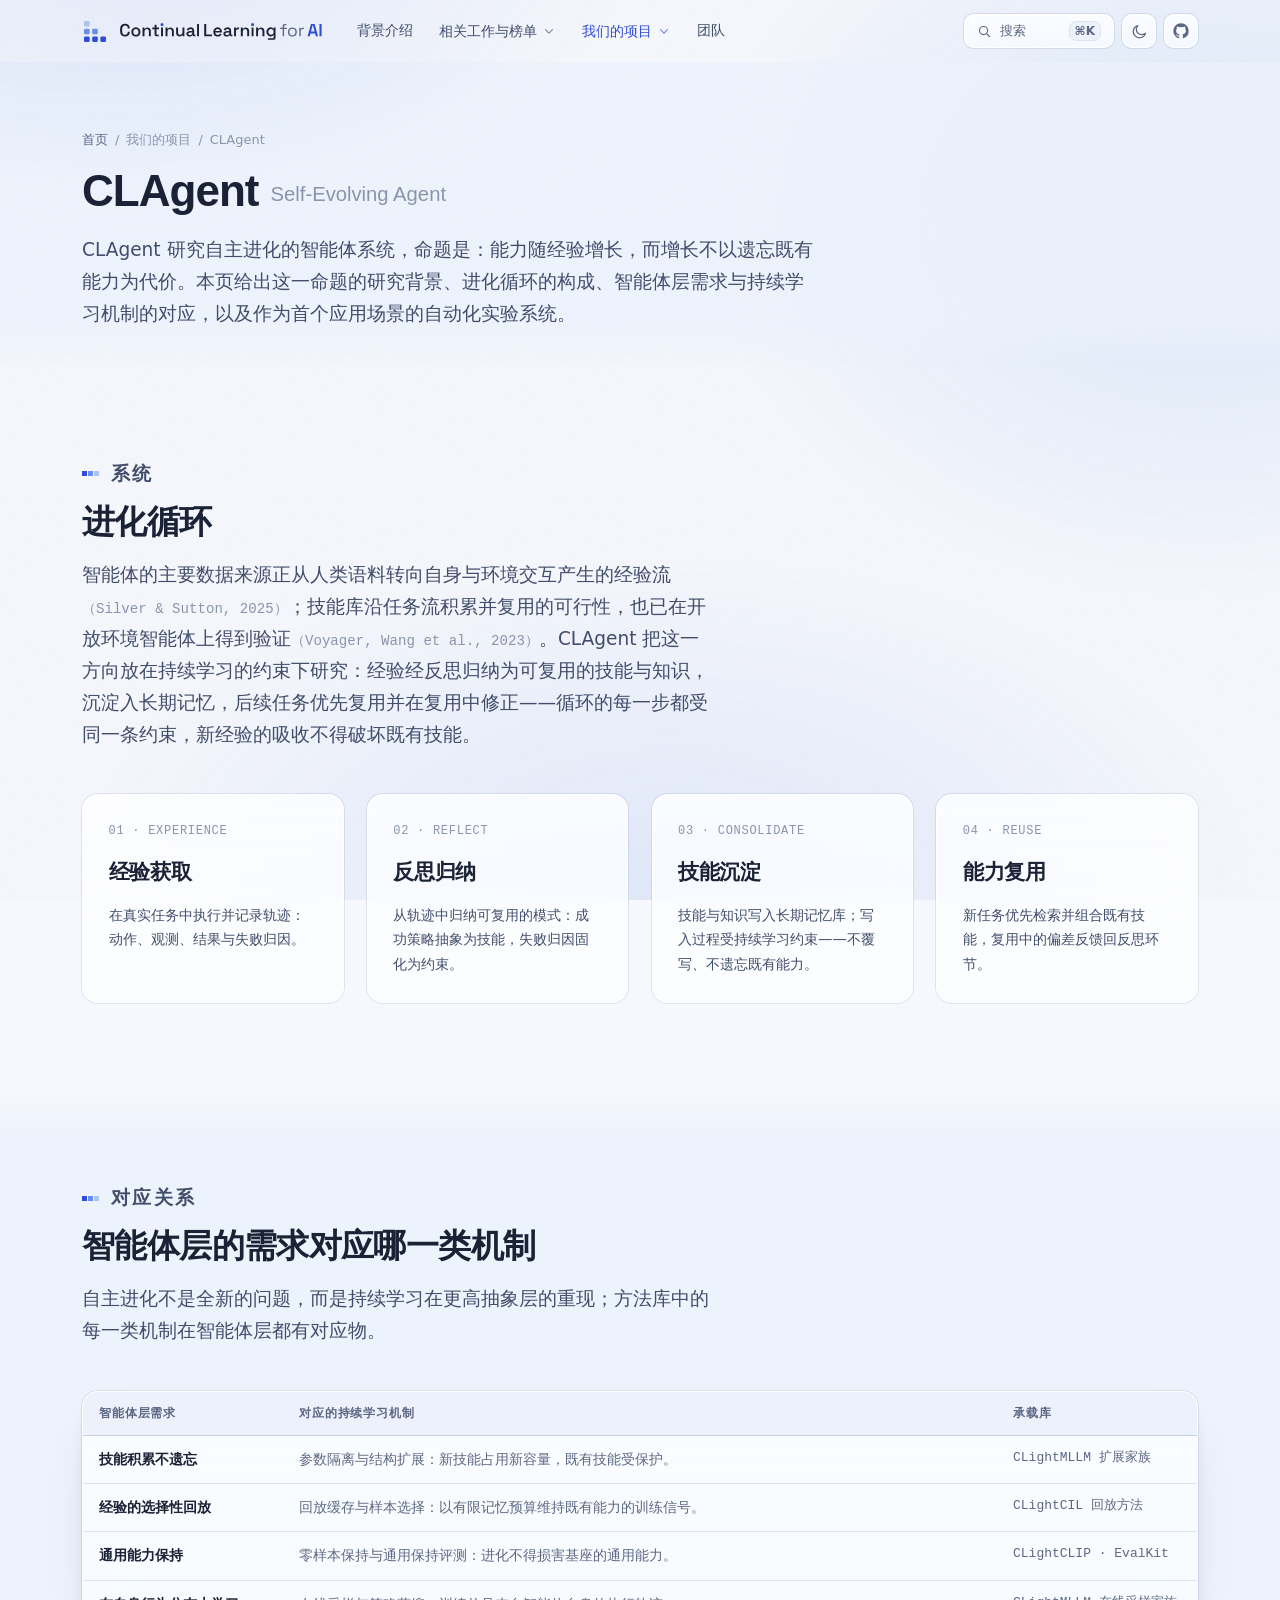
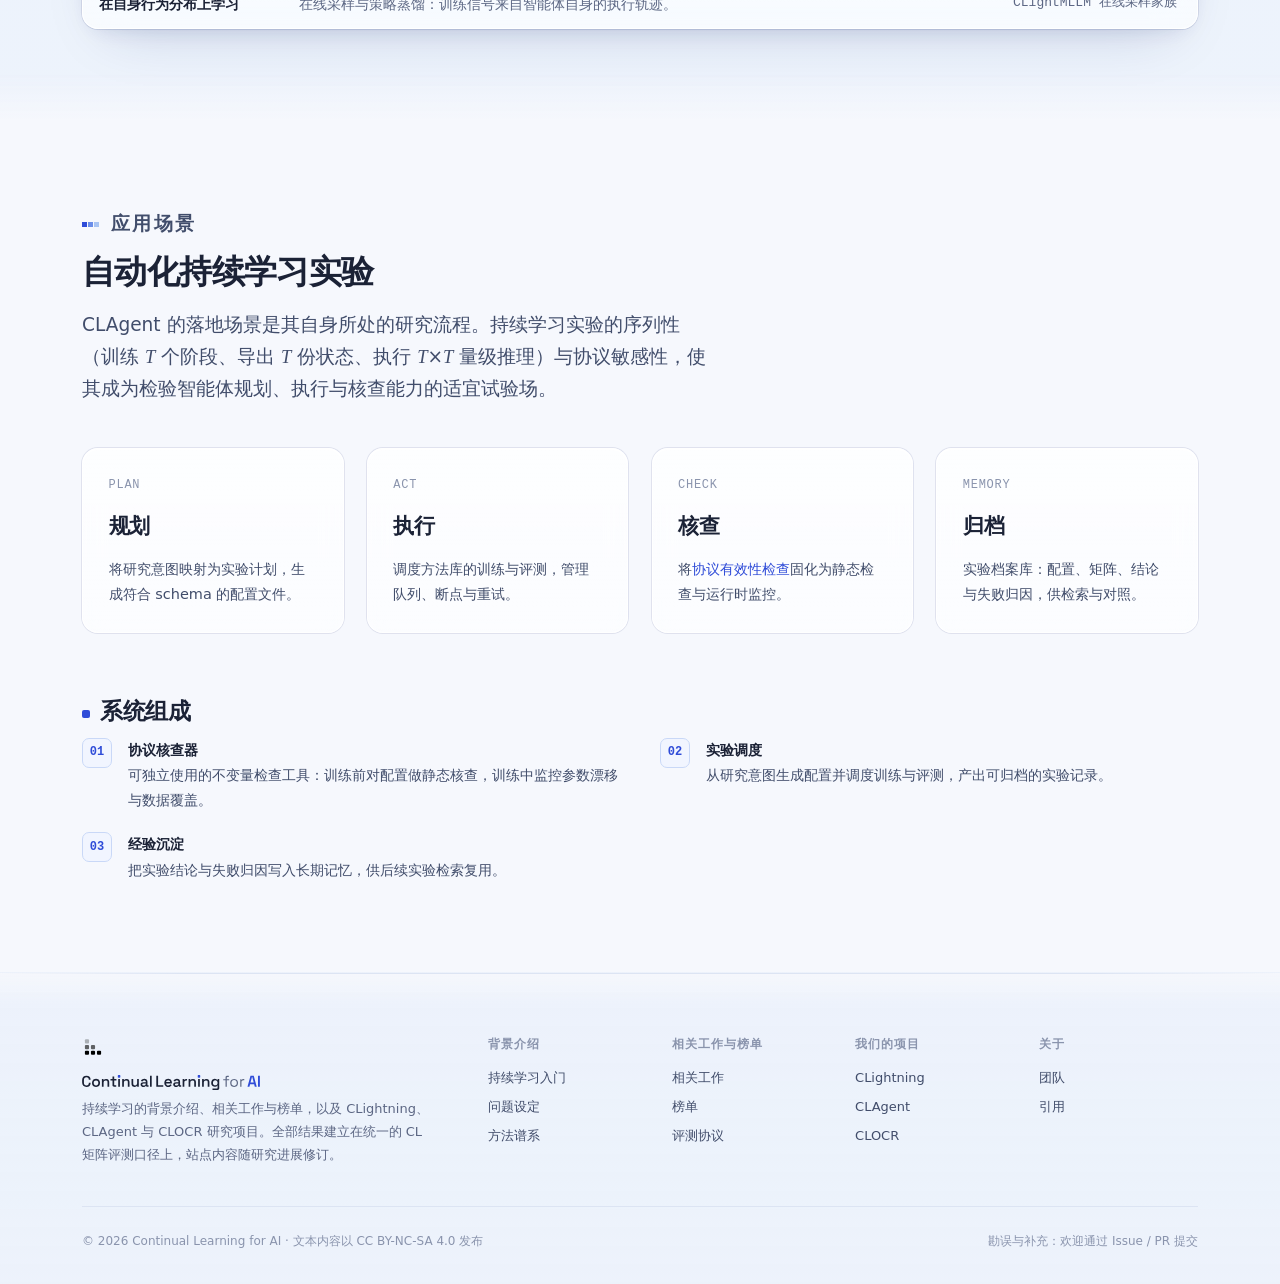
==== agent/index.html @ 5b746050 "发布 CLAI 站点构建产物 website/build.py 输出的静态站点，源码仓库 SmallPigPeppa/CLAI。  Co-Authored-By: Claude Opus 5 <nor" ====
<!doctype html>
<html lang="zh-CN">
<head>
<meta charset="utf-8">
<meta name="viewport" content="width=device-width, initial-scale=1, viewport-fit=cover">
<title>CLAgent · Continual Learning for AI</title>
<meta name="description" content="以持续学习为核心能力的自进化智能体系统：经验积累、技能沉淀与自我改进的闭环。">
<meta property="og:title" content="CLAgent · Continual Learning for AI">
<meta property="og:description" content="以持续学习为核心能力的自进化智能体系统：经验积累、技能沉淀与自我改进的闭环。">
<meta property="og:type" content="website">
<link rel="icon" href="data:image/svg+xml,<svg xmlns='http://www.w3.org/2000/svg' viewBox='1 0.4 18 17.2'><rect x='1' y='13' width='4.6' height='4.6' rx='1.1' fill='%232F4CD8'/><rect x='7.7' y='13' width='4.6' height='4.6' rx='1.1' fill='%232F4CD8'/><rect x='14.4' y='13' width='4.6' height='4.6' rx='1.1' fill='%232F4CD8'/><rect x='1' y='6.7' width='4.6' height='4.6' rx='1.1' fill='%236B8EE9'/><rect x='7.7' y='6.7' width='4.6' height='4.6' rx='1.1' fill='%236B8EE9'/><rect x='1' y='.4' width='4.6' height='4.6' rx='1.1' fill='%23A8C4F3'/></svg>">
<link rel="stylesheet" href="../assets/site.css?v=64629d96">
<script>
  // 在首次绘制前定主题，避免闪白
  (() => {
    try {
      const saved = localStorage.getItem('cl-theme');
      if (saved === 'dark' || saved === 'light') document.documentElement.dataset.theme = saved;
    } catch (e) { /* 隐私模式下 localStorage 不可用 */ }
  })();
</script>
</head>
<body data-nav="agent" data-base="../">

<!-- 氛围层：整页身后的辉光与颗粒，玻璃靠它显形 -->
<div class="aura" aria-hidden="true"></div>

<a class="skip" href="#main">跳到主要内容</a>

<svg class="sprite" aria-hidden="true" focusable="false">
  <symbol id="i-arrow" viewBox="0 0 24 24" fill="none" stroke="currentColor" stroke-width="1.75" stroke-linecap="round" stroke-linejoin="round">
    <path d="M4.5 12h15M13 5.5l6.5 6.5-6.5 6.5"/>
  </symbol>
  <symbol id="i-chevron" viewBox="0 0 24 24" fill="none" stroke="currentColor" stroke-width="1.9" stroke-linecap="round" stroke-linejoin="round">
    <path d="M6 9.5l6 6 6-6"/>
  </symbol>
  <symbol id="i-search" viewBox="0 0 24 24" fill="none" stroke="currentColor" stroke-width="1.85" stroke-linecap="round" stroke-linejoin="round">
    <circle cx="10.5" cy="10.5" r="6.5"/><path d="M15.4 15.4L20 20"/>
  </symbol>
  <symbol id="i-sun" viewBox="0 0 24 24" fill="none" stroke="currentColor" stroke-width="1.75" stroke-linecap="round" stroke-linejoin="round">
    <circle cx="12" cy="12" r="4.2"/>
    <path d="M12 2.5v2.2M12 19.3v2.2M4.2 4.2l1.6 1.6M18.2 18.2l1.6 1.6M2.5 12h2.2M19.3 12h2.2M4.2 19.8l1.6-1.6M18.2 5.8l1.6-1.6"/>
  </symbol>
  <symbol id="i-moon" viewBox="0 0 24 24" fill="none" stroke="currentColor" stroke-width="1.75" stroke-linecap="round" stroke-linejoin="round">
    <path d="M20.5 14.3A8.8 8.8 0 1 1 9.7 3.5a7 7 0 0 0 10.8 10.8Z"/>
  </symbol>
  <symbol id="i-menu" viewBox="0 0 24 24" fill="none" stroke="currentColor" stroke-width="1.9" stroke-linecap="round">
    <path d="M3.5 7h17M3.5 12h17M3.5 17h17"/>
  </symbol>
  <symbol id="i-close" viewBox="0 0 24 24" fill="none" stroke="currentColor" stroke-width="1.9" stroke-linecap="round">
    <path d="M6 6l12 12M18 6L6 18"/>
  </symbol>
  <symbol id="i-copy" viewBox="0 0 24 24" fill="none" stroke="currentColor" stroke-width="1.7" stroke-linecap="round" stroke-linejoin="round">
    <rect x="8.5" y="8.5" width="11" height="11" rx="2.2"/>
    <path d="M15.5 5.5A2 2 0 0 0 13.5 4h-7a2.5 2.5 0 0 0-2.5 2.5v7a2 2 0 0 0 1.5 1.94"/>
  </symbol>
  <symbol id="i-check" viewBox="0 0 24 24" fill="none" stroke="currentColor" stroke-width="2" stroke-linecap="round" stroke-linejoin="round">
    <path d="M4.5 12.5l5 5 10-11"/>
  </symbol>
  <symbol id="i-github" viewBox="0 0 24 24" fill="currentColor">
    <path d="M12 .5C5.7.5.6 5.6.6 11.9c0 5.05 3.27 9.33 7.81 10.84.57.11.78-.25.78-.55 0-.27-.01-1.17-.02-2.12-3.18.69-3.85-1.35-3.85-1.35-.52-1.32-1.27-1.67-1.27-1.67-1.04-.71.08-.7.08-.7 1.15.08 1.75 1.18 1.75 1.18 1.02 1.75 2.68 1.24 3.33.95.1-.74.4-1.24.72-1.53-2.54-.29-5.21-1.27-5.21-5.65 0-1.25.45-2.27 1.17-3.07-.12-.29-.51-1.45.11-3.03 0 0 .96-.31 3.15 1.17a10.9 10.9 0 0 1 5.74 0c2.18-1.48 3.14-1.17 3.14-1.17.62 1.58.23 2.74.12 3.03.73.8 1.17 1.82 1.17 3.07 0 4.39-2.68 5.36-5.23 5.64.41.36.78 1.06.78 2.13 0 1.54-.01 2.79-.01 3.16 0 .31.2.67.79.55a11.42 11.42 0 0 0 7.8-10.84C23.4 5.6 18.3.5 12 .5Z"/>
  </symbol>
  <symbol id="i-ext" viewBox="0 0 24 24" fill="none" stroke="currentColor" stroke-width="1.7" stroke-linecap="round" stroke-linejoin="round">
    <path d="M13.5 4.5h6v6M19 5l-7.2 7.2M9.5 5.5H7A2.5 2.5 0 0 0 4.5 8v9A2.5 2.5 0 0 0 7 19.5h9a2.5 2.5 0 0 0 2.5-2.5v-2.5"/>
  </symbol>
  <symbol id="i-book" viewBox="0 0 24 24" fill="none" stroke="currentColor" stroke-width="1.7" stroke-linecap="round" stroke-linejoin="round">
    <path d="M4 4.8A1.8 1.8 0 0 1 5.8 3H11v16H5.8A1.8 1.8 0 0 0 4 20.8V4.8ZM20 4.8A1.8 1.8 0 0 0 18.2 3H13v16h5.2a1.8 1.8 0 0 1 1.8 1.8V4.8Z"/>
  </symbol>
  <symbol id="i-grid" viewBox="0 0 24 24" fill="none" stroke="currentColor" stroke-width="1.7" stroke-linecap="round" stroke-linejoin="round">
    <rect x="3.5" y="3.5" width="17" height="17" rx="2"/>
    <path d="M3.5 9.17h17M3.5 14.83h17M9.17 3.5v17M14.83 3.5v17"/>
  </symbol>
  <symbol id="i-layers" viewBox="0 0 24 24" fill="none" stroke="currentColor" stroke-width="1.7" stroke-linecap="round" stroke-linejoin="round">
    <path d="M12 3l8.5 4.5L12 12 3.5 7.5 12 3ZM3.5 12.2 12 16.7l8.5-4.5M3.5 16.7 12 21.2l8.5-4.5"/>
  </symbol>
  <symbol id="i-chart" viewBox="0 0 24 24" fill="none" stroke="currentColor" stroke-width="1.7" stroke-linecap="round" stroke-linejoin="round">
    <path d="M4 20V4M4 20h16M8 20v-6M12.7 20V9M17.3 20v-9.5"/>
  </symbol>
  <symbol id="i-terminal" viewBox="0 0 24 24" fill="none" stroke="currentColor" stroke-width="1.7" stroke-linecap="round" stroke-linejoin="round">
    <rect x="3" y="4.5" width="18" height="15" rx="2.2"/><path d="M7.5 10l3 2.8-3 2.8M13 15.8h4"/>
  </symbol>
  <symbol id="i-flask" viewBox="0 0 24 24" fill="none" stroke="currentColor" stroke-width="1.7" stroke-linecap="round" stroke-linejoin="round">
    <path d="M9.5 3v6.2L4.6 17.4A2 2 0 0 0 6.3 20.5h11.4a2 2 0 0 0 1.7-3.1L14.5 9.2V3M8 3h8M7.2 14.5h9.6"/>
  </symbol>
  <symbol id="i-doc" viewBox="0 0 24 24" fill="none" stroke="currentColor" stroke-width="1.7" stroke-linecap="round" stroke-linejoin="round">
    <path d="M13.5 3H7a2 2 0 0 0-2 2v14a2 2 0 0 0 2 2h10a2 2 0 0 0 2-2V8.5L13.5 3Z"/>
    <path d="M13.3 3.2v5.3H19M8.8 13h6.4M8.8 16.7h4.4"/>
  </symbol>
  <symbol id="i-repeat" viewBox="0 0 24 24" fill="none" stroke="currentColor" stroke-width="1.7" stroke-linecap="round" stroke-linejoin="round">
    <path d="M4 11.5A7.5 7.5 0 0 1 17.4 6.8M20 12.5A7.5 7.5 0 0 1 6.6 17.2"/>
    <path d="M17.6 3.4v3.6H14M6.4 20.6V17H10"/>
  </symbol>
</svg>
<header class="site-head" id="site-head">
  <div class="shell head-inner">

    <a class="brand" href="../" aria-label="CLAgent · Continual Learning for AI 首页">
      <span class="brand-mark" aria-hidden="true">
        <svg viewBox="1 0.4 18 17.2" width="22" height="21">
          <rect class="m-deep" x="1"    y="13"  width="4.6" height="4.6" rx="1.1"/>
          <rect class="m-deep" x="7.7"  y="13"  width="4.6" height="4.6" rx="1.1"/>
          <rect class="m-deep" x="14.4" y="13"  width="4.6" height="4.6" rx="1.1"/>
          <rect class="m-mid"  x="1"    y="6.7" width="4.6" height="4.6" rx="1.1"/>
          <rect class="m-mid"  x="7.7"  y="6.7" width="4.6" height="4.6" rx="1.1"/>
          <rect class="m-lite" x="1"    y=".4"  width="4.6" height="4.6" rx="1.1"/>
        </svg>
      </span>
      <svg class="wordmark" viewBox="45 -756 11439 964" aria-hidden="true" focusable="false">
        <path class="wm-main" d="M332 14Q204 14 129 -58Q53 -131 53 -267V-433Q53 -569 129 -642Q204 -714 332 -714Q460 -714 529 -644Q598 -574 598 -452V-446H484V-456Q484 -524 447 -567Q410 -611 332 -611Q256 -611 212 -564Q169 -517 169 -435V-265Q169 -184 212 -137Q256 -89 332 -89Q410 -89 447 -133Q484 -177 484 -244V-262H598V-248Q598 -126 529 -56Q460 14 332 14Z M946 14Q872 14 814 -16Q756 -47 723 -104Q689 -160 689 -239V-254Q689 -333 723 -390Q756 -447 814 -477Q872 -508 946 -508Q1020 -508 1078 -477Q1136 -447 1169 -390Q1203 -333 1203 -254V-239Q1203 -160 1169 -104Q1136 -47 1078 -16Q1020 14 946 14ZM946 -84Q1011 -84 1052 -125Q1093 -167 1093 -242V-252Q1093 -326 1052 -368Q1012 -410 946 -410Q881 -410 840 -368Q799 -326 799 -252V-242Q799 -167 840 -125Q881 -84 946 -84Z M1323 0V-494H1431V-422H1448Q1461 -452 1496 -477Q1531 -502 1601 -502Q1658 -502 1701 -477Q1745 -451 1769 -405Q1794 -359 1794 -296V0H1684V-287Q1684 -349 1654 -379Q1623 -409 1568 -409Q1506 -409 1470 -368Q1433 -326 1433 -250V0Z M2107 0Q2060 0 2033 -28Q2005 -56 2005 -103V-402H1873V-494H2005V-654H2115V-494H2259V-402H2115V-122Q2115 -92 2143 -92H2244V0Z M2373 0V-494H2483V0Z M2628 0V-494H2736V-422H2753Q2766 -452 2801 -477Q2836 -502 2906 -502Q2963 -502 3006 -477Q3050 -451 3074 -405Q3099 -359 3099 -296V0H2989V-287Q2989 -349 2959 -379Q2928 -409 2873 -409Q2811 -409 2775 -368Q2738 -326 2738 -250V0Z M3420 8Q3363 8 3320 -17Q3276 -42 3251 -89Q3227 -135 3227 -198V-494H3337V-206Q3337 -144 3367 -115Q3398 -85 3453 -85Q3515 -85 3551 -126Q3588 -167 3588 -244V-494H3697V0H3590V-71H3573Q3560 -43 3525 -17Q3490 8 3420 8Z M3995 14Q3943 14 3901 -4Q3859 -23 3835 -58Q3810 -93 3810 -143Q3810 -194 3835 -227Q3859 -261 3902 -278Q3945 -296 3999 -296H4146V-326Q4146 -367 4121 -392Q4096 -417 4043 -417Q3992 -417 3966 -393Q3939 -369 3931 -331L3829 -364Q3841 -404 3867 -436Q3894 -468 3938 -488Q3982 -508 4045 -508Q4142 -508 4197 -459Q4252 -410 4252 -319V-121Q4252 -91 4280 -91H4322V0H4243Q4207 0 4185 -18Q4162 -36 4162 -67V-69H4146Q4139 -55 4124 -35Q4108 -15 4077 -1Q4047 14 3995 14ZM4013 -76Q4072 -76 4109 -110Q4146 -144 4146 -201V-212H4006Q3967 -212 3944 -195Q3920 -178 3920 -146Q3920 -114 3945 -95Q3969 -76 4013 -76Z M4415 0V-700H4525V0Z M4820 0V-700H4935V-105H5267V0Z M5587 14Q5513 14 5456 -18Q5400 -49 5369 -106Q5337 -164 5337 -241V-253Q5337 -330 5368 -387Q5399 -445 5455 -476Q5511 -508 5584 -508Q5655 -508 5709 -476Q5763 -445 5793 -388Q5823 -331 5823 -256V-216H5449Q5451 -155 5491 -119Q5531 -82 5590 -82Q5647 -82 5675 -107Q5703 -132 5717 -164L5808 -118Q5794 -90 5768 -59Q5741 -29 5698 -7Q5654 14 5587 14ZM5450 -299H5711Q5707 -351 5673 -381Q5638 -411 5583 -411Q5527 -411 5492 -381Q5458 -351 5450 -299Z M6092 14Q6040 14 5998 -4Q5956 -23 5932 -58Q5907 -93 5907 -143Q5907 -194 5932 -227Q5956 -261 5999 -278Q6042 -296 6096 -296H6243V-326Q6243 -367 6218 -392Q6193 -417 6140 -417Q6089 -417 6063 -393Q6036 -369 6028 -331L5926 -364Q5938 -404 5964 -436Q5991 -468 6035 -488Q6079 -508 6142 -508Q6239 -508 6294 -459Q6349 -410 6349 -319V-121Q6349 -91 6377 -91H6419V0H6340Q6304 0 6282 -18Q6259 -36 6259 -67V-69H6243Q6236 -55 6221 -35Q6205 -15 6174 -1Q6144 14 6092 14ZM6110 -76Q6169 -76 6206 -110Q6243 -144 6243 -201V-212H6103Q6064 -212 6041 -195Q6017 -178 6017 -146Q6017 -114 6042 -95Q6066 -76 6110 -76Z M6512 0V-494H6620V-436H6637Q6649 -467 6674 -481Q6700 -496 6738 -496H6797V-397H6735Q6685 -397 6654 -370Q6622 -344 6622 -287V0Z M6897 0V-494H7005V-422H7022Q7035 -452 7070 -477Q7105 -502 7175 -502Q7232 -502 7275 -477Q7319 -451 7343 -405Q7368 -359 7368 -296V0H7258V-287Q7258 -349 7228 -379Q7197 -409 7142 -409Q7080 -409 7044 -368Q7007 -326 7007 -250V0Z M7508 0V-494H7618V0Z M7763 0V-494H7871V-422H7888Q7901 -452 7936 -477Q7971 -502 8041 -502Q8098 -502 8141 -477Q8185 -451 8209 -405Q8234 -359 8234 -296V0H8124V-287Q8124 -349 8094 -379Q8063 -409 8008 -409Q7946 -409 7910 -368Q7873 -326 7873 -250V0Z M8350 -245V-260Q8350 -338 8382 -393Q8413 -448 8465 -478Q8516 -508 8578 -508Q8649 -508 8687 -482Q8724 -456 8741 -426H8758V-494H8865V97Q8865 144 8838 172Q8810 200 8763 200H8431V104H8727Q8756 104 8756 74V-75H8739Q8728 -57 8709 -39Q8690 -21 8658 -9Q8626 3 8578 3Q8516 3 8464 -27Q8412 -56 8381 -112Q8350 -167 8350 -245ZM8609 -93Q8673 -93 8715 -134Q8757 -175 8757 -248V-257Q8757 -331 8716 -371Q8674 -411 8609 -411Q8545 -411 8503 -371Q8461 -331 8461 -257V-248Q8461 -175 8503 -134Q8545 -93 8609 -93Z"/>
        <path class="wm-dot" d="M2389 -748h78a42 42 0 0 1 42 42v78a42 42 0 0 1 -42 42h-78a42 42 0 0 1 -42 -42v-78a42 42 0 0 1 42 -42z M7524 -748h78a42 42 0 0 1 42 42v78a42 42 0 0 1 -42 42h-78a42 42 0 0 1 -42 -42v-78a42 42 0 0 1 42 -42z"/>
        <path class="wm-for" d="M9271 0V-420H9121V-489H9271V-614Q9271 -654 9294 -677Q9316 -700 9358 -700H9481V-632H9380Q9350 -632 9350 -602V-489H9504V-420H9350V0Z M9821 14Q9747 14 9690 -17Q9634 -48 9602 -105Q9571 -161 9571 -238V-251Q9571 -327 9602 -384Q9634 -441 9690 -472Q9747 -503 9821 -503Q9895 -503 9951 -472Q10008 -441 10039 -384Q10071 -327 10071 -251V-238Q10071 -161 10039 -105Q10008 -48 9951 -17Q9895 14 9821 14ZM9821 -57Q9899 -57 9945 -106Q9992 -156 9992 -240V-249Q9992 -333 9945 -383Q9899 -432 9821 -432Q9744 -432 9697 -383Q9650 -333 9650 -249V-240Q9650 -156 9697 -106Q9744 -57 9821 -57Z M10215 0V-489H10292V-429H10306Q10319 -461 10346 -476Q10373 -491 10417 -491H10475V-419H10412Q10359 -419 10326 -389Q10294 -360 10294 -298V0Z"/>
        <path class="wm-ai" d="M10682 0 10874 -700H11083L11275 0H11151L11109 -160H10848L10806 0ZM10876 -270H11081L10987 -625H10970Z M11356 0V-700H11477V0Z"/>
      </svg>
      <span class="sr-only">Continual Learning for AI</span>
    </a>

    <nav class="head-nav" aria-label="主导航">
      <a class="nav-link" data-nav-key="learn" href="../learn">背景介绍</a>

      <div class="nav-group">
        <button type="button" class="nav-link nav-trigger" data-nav-key="works evaluation leaderboard"
                aria-expanded="false" aria-controls="menu-eval">
          相关工作与榜单<svg class="ic caret" width="14" height="14" aria-hidden="true"><use href="#i-chevron"/></svg>
        </button>
        <div class="nav-menu" id="menu-eval" hidden>
          <div class="nav-menu-grid one-col">
            <a href="../works">
              <svg class="ic" width="18" height="18" aria-hidden="true"><use href="#i-book"/></svg>
              <b>相关工作</b><span>方法、奠基文献、综述、基准与工具库</span>
            </a>
            <a href="../leaderboard">
              <svg class="ic" width="18" height="18" aria-hidden="true"><use href="#i-chart"/></svg>
              <b>榜单</b><span>各问题设定下的评测口径与结果表</span>
            </a>
            <a href="../evaluation">
              <svg class="ic" width="18" height="18" aria-hidden="true"><use href="#i-grid"/></svg>
              <b>评测协议</b><span>榜单的统一口径与有效性检查</span>
            </a>
          </div>
        </div>
      </div>

      <div class="nav-group">
        <button type="button" class="nav-link nav-trigger" data-nav-key="libraries agent"
                aria-expanded="false" aria-controls="menu-proj">
          我们的项目<svg class="ic caret" width="14" height="14" aria-hidden="true"><use href="#i-chevron"/></svg>
        </button>
        <div class="nav-menu" id="menu-proj" hidden>
          <div class="nav-menu-grid one-col">
            <a href="../libraries">
              <svg class="ic" width="18" height="18" aria-hidden="true"><use href="#i-flask"/></svg>
              <b>CLightning</b><span>类别增量、域增量与持续指令微调方法库</span>
            </a>
            <a href="../agent">
              <svg class="ic" width="18" height="18" aria-hidden="true"><use href="#i-terminal"/></svg>
              <b>CLAgent</b><span>以持续学习为核心能力的自进化智能体系统</span>
            </a>
            <a href="../ocr">
              <svg class="ic" width="18" height="18" aria-hidden="true"><use href="#i-doc"/></svg>
              <b>CLOCR</b><span>版式、语种与年代漂移下的文字识别持续学习</span>
            </a>
          </div>
        </div>
      </div>

      <a class="nav-link" data-nav-key="team" href="../team">团队</a>
    </nav>

    <div class="head-tools">
      <button type="button" class="tool search-tool" id="search-open" aria-label="全站检索">
        <svg class="ic" width="15" height="15" aria-hidden="true"><use href="#i-search"/></svg>
        <span>搜索</span><kbd>⌘K</kbd>
      </button>
      <button type="button" class="tool icon-only" id="theme-toggle" aria-label="切换配色主题">
        <svg class="ic only-light" width="17" height="17" aria-hidden="true"><use href="#i-moon"/></svg>
        <svg class="ic only-dark" width="17" height="17" aria-hidden="true"><use href="#i-sun"/></svg>
      </button>
      <a class="tool icon-only repo" href="#" title="仓库地址待发布" aria-label="GitHub 仓库（待发布）">
        <svg class="ic" width="16" height="16" aria-hidden="true"><use href="#i-github"/></svg>
      </a>
      <button type="button" class="tool icon-only menu-toggle" id="menu-toggle"
              aria-label="打开导航菜单" aria-expanded="false" aria-controls="mobile-nav">
        <svg class="ic only-closed" width="19" height="19" aria-hidden="true"><use href="#i-menu"/></svg>
        <svg class="ic only-open" width="19" height="19" aria-hidden="true"><use href="#i-close"/></svg>
      </button>
    </div>
  </div>

  <nav class="mobile-nav" id="mobile-nav" aria-label="移动端导航" hidden>
    <div class="shell">
      <p class="m-group">背景介绍</p>
      <a href="../learn">持续学习入门</a>
      <p class="m-group">相关工作与榜单</p>
      <a href="../works">相关工作</a>
      <a href="../leaderboard">榜单</a>
      <a href="../evaluation">评测协议</a>
      <p class="m-group">我们的项目</p>
      <a href="../libraries">CLightning</a>
      <a href="../agent">CLAgent</a>
      <a href="../ocr">CLOCR</a>
      <p class="m-group">关于</p>
      <a href="../team">团队</a>
    </div>
  </nav>
</header>

<main id="main">
<section class="page-head">
  <div class="shell">
    <p class="crumb"><a href="../">首页</a><span>/</span><span>我们的项目</span><span>/</span><span>CLAgent</span></p>
    <h1>CLAgent<span class="en">Self-Evolving Agent</span></h1>
    <p class="lede">CLAgent 研究自主进化的智能体系统，命题是：能力随经验增长，而增长不以遗忘既有能力为代价。本页给出这一命题的研究背景、进化循环的构成、智能体层需求与持续学习机制的对应，以及作为首个应用场景的自动化实验系统。</p>
  </div>
</section>

<section class="section">
  <div class="shell">
    <div class="sec-head">
      <p class="eyebrow">系统</p>
      <h2>进化循环</h2>
      <p>智能体的主要数据来源正从人类语料转向自身与环境交互产生的经验流<i class="cite">（Silver &amp; Sutton, 2025）</i>；技能库沿任务流积累并复用的可行性，也已在开放环境智能体上得到验证<i class="cite">（Voyager, Wang et al., 2023）</i>。CLAgent 把这一方向放在持续学习的约束下研究：经验经反思归纳为可复用的技能与知识，沉淀入长期记忆，后续任务优先复用并在复用中修正——循环的每一步都受同一条约束，新经验的吸收不得破坏既有技能。</p>
    </div>

    <div class="grid grid-4">
      <div class="card card--hover" data-reveal>
        <span class="stage-k">01 · EXPERIENCE</span>
        <b class="card-title">经验获取</b>
        <p>在真实任务中执行并记录轨迹：动作、观测、结果与失败归因。</p>
      </div>
      <div class="card card--hover" data-reveal>
        <span class="stage-k">02 · REFLECT</span>
        <b class="card-title">反思归纳</b>
        <p>从轨迹中归纳可复用的模式：成功策略抽象为技能，失败归因固化为约束。</p>
      </div>
      <div class="card card--hover" data-reveal>
        <span class="stage-k">03 · CONSOLIDATE</span>
        <b class="card-title">技能沉淀</b>
        <p>技能与知识写入长期记忆库；写入过程受持续学习约束——不覆写、不遗忘既有能力。</p>
      </div>
      <div class="card card--hover" data-reveal>
        <span class="stage-k">04 · REUSE</span>
        <b class="card-title">能力复用</b>
        <p>新任务优先检索并组合既有技能，复用中的偏差反馈回反思环节。</p>
      </div>
    </div>
  </div>
</section>

<section class="section section--tint">
  <div class="shell">
    <div class="sec-head">
      <p class="eyebrow">对应关系</p>
      <h2>智能体层的需求对应哪一类机制</h2>
      <p>自主进化不是全新的问题，而是持续学习在更高抽象层的重现；方法库中的每一类机制在智能体层都有对应物。</p>
    </div>

    <div class="table-scroll">
      <table class="doc">
        <thead><tr><th style="width:200px">智能体层需求</th><th>对应的持续学习机制</th><th style="width:200px">承载库</th></tr></thead>
        <tbody>
          <tr><td><b>技能积累不遗忘</b></td><td class="dim">参数隔离与结构扩展：新技能占用新容量，既有技能受保护。</td><td class="mono">CLightMLLM 扩展家族</td></tr>
          <tr><td><b>经验的选择性回放</b></td><td class="dim">回放缓存与样本选择：以有限记忆预算维持既有能力的训练信号。</td><td class="mono">CLightCIL 回放方法</td></tr>
          <tr><td><b>通用能力保持</b></td><td class="dim">零样本保持与通用保持评测：进化不得损害基座的通用能力。</td><td class="mono">CLightCLIP · EvalKit</td></tr>
          <tr><td><b>在自身行为分布上学习</b></td><td class="dim">在线采样与策略蒸馏：训练信号来自智能体自身的执行轨迹。</td><td class="mono">CLightMLLM 在线采样家族</td></tr>
        </tbody>
      </table>
    </div>
  </div>
</section>

<section class="section">
  <div class="shell">
    <div class="sec-head">
      <p class="eyebrow">应用场景</p>
      <h2>自动化持续学习实验</h2>
      <p>CLAgent 的落地场景是其自身所处的研究流程。持续学习实验的序列性（训练 <i class="var">T</i> 个阶段、导出 <i class="var">T</i> 份状态、执行 <i class="var">T</i>×<i class="var">T</i> 量级推理）与协议敏感性，使其成为检验智能体规划、执行与核查能力的适宜试验场。</p>
    </div>

    <div class="grid grid-4">
      <div class="card" data-reveal><span class="stage-k">PLAN</span><b class="card-title">规划</b><p>将研究意图映射为实验计划，生成符合 schema 的配置文件。</p></div>
      <div class="card" data-reveal><span class="stage-k">ACT</span><b class="card-title">执行</b><p>调度方法库的训练与评测，管理队列、断点与重试。</p></div>
      <div class="card" data-reveal><span class="stage-k">CHECK</span><b class="card-title">核查</b><p>将<a href="../evaluation#checks">协议有效性检查</a>固化为静态检查与运行时监控。</p></div>
      <div class="card" data-reveal><span class="stage-k">MEMORY</span><b class="card-title">归档</b><p>实验档案库：配置、矩阵、结论与失败归因，供检索与对照。</p></div>
    </div>

    <h3 class="sub-head">系统组成</h3>
    <ol class="steps steps--wide">
      <li><div><b>协议核查器</b><p>可独立使用的不变量检查工具：训练前对配置做静态核查，训练中监控参数漂移与数据覆盖。</p></div></li>
      <li><div><b>实验调度</b><p>从研究意图生成配置并调度训练与评测，产出可归档的实验记录。</p></div></li>
      <li><div><b>经验沉淀</b><p>把实验结论与失败归因写入长期记忆，供后续实验检索复用。</p></div></li>
    </ol>
  </div>
</section>

</main>

<footer class="site-foot">
  <div class="shell">
    <div class="foot-top">
      <div class="foot-about">
        <span class="brand-mark sm" aria-hidden="true">
          <svg viewBox="0 0 20 20" width="18" height="18">
            <rect x="1"    y="13"  width="4.6" height="4.6" rx="1.1"/>
            <rect x="7.7"  y="13"  width="4.6" height="4.6" rx="1.1"/>
            <rect x="14.4" y="13"  width="4.6" height="4.6" rx="1.1"/>
            <rect x="1"    y="6.7" width="4.6" height="4.6" rx="1.1" opacity=".6"/>
            <rect x="7.7"  y="6.7" width="4.6" height="4.6" rx="1.1" opacity=".6"/>
            <rect x="1"    y=".4"  width="4.6" height="4.6" rx="1.1" opacity=".28"/>
          </svg>
        </span>
        <p class="foot-name">
          <svg class="wordmark" viewBox="45 -756 11439 964" aria-hidden="true" focusable="false">
            <path class="wm-main" d="M332 14Q204 14 129 -58Q53 -131 53 -267V-433Q53 -569 129 -642Q204 -714 332 -714Q460 -714 529 -644Q598 -574 598 -452V-446H484V-456Q484 -524 447 -567Q410 -611 332 -611Q256 -611 212 -564Q169 -517 169 -435V-265Q169 -184 212 -137Q256 -89 332 -89Q410 -89 447 -133Q484 -177 484 -244V-262H598V-248Q598 -126 529 -56Q460 14 332 14Z M946 14Q872 14 814 -16Q756 -47 723 -104Q689 -160 689 -239V-254Q689 -333 723 -390Q756 -447 814 -477Q872 -508 946 -508Q1020 -508 1078 -477Q1136 -447 1169 -390Q1203 -333 1203 -254V-239Q1203 -160 1169 -104Q1136 -47 1078 -16Q1020 14 946 14ZM946 -84Q1011 -84 1052 -125Q1093 -167 1093 -242V-252Q1093 -326 1052 -368Q1012 -410 946 -410Q881 -410 840 -368Q799 -326 799 -252V-242Q799 -167 840 -125Q881 -84 946 -84Z M1323 0V-494H1431V-422H1448Q1461 -452 1496 -477Q1531 -502 1601 -502Q1658 -502 1701 -477Q1745 -451 1769 -405Q1794 -359 1794 -296V0H1684V-287Q1684 -349 1654 -379Q1623 -409 1568 -409Q1506 -409 1470 -368Q1433 -326 1433 -250V0Z M2107 0Q2060 0 2033 -28Q2005 -56 2005 -103V-402H1873V-494H2005V-654H2115V-494H2259V-402H2115V-122Q2115 -92 2143 -92H2244V0Z M2373 0V-494H2483V0Z M2628 0V-494H2736V-422H2753Q2766 -452 2801 -477Q2836 -502 2906 -502Q2963 -502 3006 -477Q3050 -451 3074 -405Q3099 -359 3099 -296V0H2989V-287Q2989 -349 2959 -379Q2928 -409 2873 -409Q2811 -409 2775 -368Q2738 -326 2738 -250V0Z M3420 8Q3363 8 3320 -17Q3276 -42 3251 -89Q3227 -135 3227 -198V-494H3337V-206Q3337 -144 3367 -115Q3398 -85 3453 -85Q3515 -85 3551 -126Q3588 -167 3588 -244V-494H3697V0H3590V-71H3573Q3560 -43 3525 -17Q3490 8 3420 8Z M3995 14Q3943 14 3901 -4Q3859 -23 3835 -58Q3810 -93 3810 -143Q3810 -194 3835 -227Q3859 -261 3902 -278Q3945 -296 3999 -296H4146V-326Q4146 -367 4121 -392Q4096 -417 4043 -417Q3992 -417 3966 -393Q3939 -369 3931 -331L3829 -364Q3841 -404 3867 -436Q3894 -468 3938 -488Q3982 -508 4045 -508Q4142 -508 4197 -459Q4252 -410 4252 -319V-121Q4252 -91 4280 -91H4322V0H4243Q4207 0 4185 -18Q4162 -36 4162 -67V-69H4146Q4139 -55 4124 -35Q4108 -15 4077 -1Q4047 14 3995 14ZM4013 -76Q4072 -76 4109 -110Q4146 -144 4146 -201V-212H4006Q3967 -212 3944 -195Q3920 -178 3920 -146Q3920 -114 3945 -95Q3969 -76 4013 -76Z M4415 0V-700H4525V0Z M4820 0V-700H4935V-105H5267V0Z M5587 14Q5513 14 5456 -18Q5400 -49 5369 -106Q5337 -164 5337 -241V-253Q5337 -330 5368 -387Q5399 -445 5455 -476Q5511 -508 5584 -508Q5655 -508 5709 -476Q5763 -445 5793 -388Q5823 -331 5823 -256V-216H5449Q5451 -155 5491 -119Q5531 -82 5590 -82Q5647 -82 5675 -107Q5703 -132 5717 -164L5808 -118Q5794 -90 5768 -59Q5741 -29 5698 -7Q5654 14 5587 14ZM5450 -299H5711Q5707 -351 5673 -381Q5638 -411 5583 -411Q5527 -411 5492 -381Q5458 -351 5450 -299Z M6092 14Q6040 14 5998 -4Q5956 -23 5932 -58Q5907 -93 5907 -143Q5907 -194 5932 -227Q5956 -261 5999 -278Q6042 -296 6096 -296H6243V-326Q6243 -367 6218 -392Q6193 -417 6140 -417Q6089 -417 6063 -393Q6036 -369 6028 -331L5926 -364Q5938 -404 5964 -436Q5991 -468 6035 -488Q6079 -508 6142 -508Q6239 -508 6294 -459Q6349 -410 6349 -319V-121Q6349 -91 6377 -91H6419V0H6340Q6304 0 6282 -18Q6259 -36 6259 -67V-69H6243Q6236 -55 6221 -35Q6205 -15 6174 -1Q6144 14 6092 14ZM6110 -76Q6169 -76 6206 -110Q6243 -144 6243 -201V-212H6103Q6064 -212 6041 -195Q6017 -178 6017 -146Q6017 -114 6042 -95Q6066 -76 6110 -76Z M6512 0V-494H6620V-436H6637Q6649 -467 6674 -481Q6700 -496 6738 -496H6797V-397H6735Q6685 -397 6654 -370Q6622 -344 6622 -287V0Z M6897 0V-494H7005V-422H7022Q7035 -452 7070 -477Q7105 -502 7175 -502Q7232 -502 7275 -477Q7319 -451 7343 -405Q7368 -359 7368 -296V0H7258V-287Q7258 -349 7228 -379Q7197 -409 7142 -409Q7080 -409 7044 -368Q7007 -326 7007 -250V0Z M7508 0V-494H7618V0Z M7763 0V-494H7871V-422H7888Q7901 -452 7936 -477Q7971 -502 8041 -502Q8098 -502 8141 -477Q8185 -451 8209 -405Q8234 -359 8234 -296V0H8124V-287Q8124 -349 8094 -379Q8063 -409 8008 -409Q7946 -409 7910 -368Q7873 -326 7873 -250V0Z M8350 -245V-260Q8350 -338 8382 -393Q8413 -448 8465 -478Q8516 -508 8578 -508Q8649 -508 8687 -482Q8724 -456 8741 -426H8758V-494H8865V97Q8865 144 8838 172Q8810 200 8763 200H8431V104H8727Q8756 104 8756 74V-75H8739Q8728 -57 8709 -39Q8690 -21 8658 -9Q8626 3 8578 3Q8516 3 8464 -27Q8412 -56 8381 -112Q8350 -167 8350 -245ZM8609 -93Q8673 -93 8715 -134Q8757 -175 8757 -248V-257Q8757 -331 8716 -371Q8674 -411 8609 -411Q8545 -411 8503 -371Q8461 -331 8461 -257V-248Q8461 -175 8503 -134Q8545 -93 8609 -93Z"/>
            <path class="wm-dot" d="M2389 -748h78a42 42 0 0 1 42 42v78a42 42 0 0 1 -42 42h-78a42 42 0 0 1 -42 -42v-78a42 42 0 0 1 42 -42z M7524 -748h78a42 42 0 0 1 42 42v78a42 42 0 0 1 -42 42h-78a42 42 0 0 1 -42 -42v-78a42 42 0 0 1 42 -42z"/>
            <path class="wm-for" d="M9271 0V-420H9121V-489H9271V-614Q9271 -654 9294 -677Q9316 -700 9358 -700H9481V-632H9380Q9350 -632 9350 -602V-489H9504V-420H9350V0Z M9821 14Q9747 14 9690 -17Q9634 -48 9602 -105Q9571 -161 9571 -238V-251Q9571 -327 9602 -384Q9634 -441 9690 -472Q9747 -503 9821 -503Q9895 -503 9951 -472Q10008 -441 10039 -384Q10071 -327 10071 -251V-238Q10071 -161 10039 -105Q10008 -48 9951 -17Q9895 14 9821 14ZM9821 -57Q9899 -57 9945 -106Q9992 -156 9992 -240V-249Q9992 -333 9945 -383Q9899 -432 9821 -432Q9744 -432 9697 -383Q9650 -333 9650 -249V-240Q9650 -156 9697 -106Q9744 -57 9821 -57Z M10215 0V-489H10292V-429H10306Q10319 -461 10346 -476Q10373 -491 10417 -491H10475V-419H10412Q10359 -419 10326 -389Q10294 -360 10294 -298V0Z"/>
            <path class="wm-ai" d="M10682 0 10874 -700H11083L11275 0H11151L11109 -160H10848L10806 0ZM10876 -270H11081L10987 -625H10970Z M11356 0V-700H11477V0Z"/>
          </svg>
          <span class="sr-only">Continual Learning for AI</span>
        </p>
        <p class="foot-desc">
          持续学习的背景介绍、相关工作与榜单，以及 CLightning、CLAgent 与 CLOCR 研究项目。全部结果建立在统一的 CL 矩阵评测口径上，站点内容随研究进展修订。
        </p>
      </div>

      <div class="foot-cols">
        <div>
          <h2>背景介绍</h2>
          <a href="../learn">持续学习入门</a>
          <a href="../learn#settings">问题设定</a>
          <a href="../learn#families">方法谱系</a>
        </div>
        <div>
          <h2>相关工作与榜单</h2>
          <a href="../works">相关工作</a>
          <a href="../leaderboard">榜单</a>
          <a href="../evaluation">评测协议</a>
        </div>
        <div>
          <h2>我们的项目</h2>
          <a href="../libraries">CLightning</a>
          <a href="../agent">CLAgent</a>
          <a href="../ocr">CLOCR</a>
        </div>
        <div>
          <h2>关于</h2>
          <a href="../team">团队</a>
          <a href="../libraries#cite">引用</a>
        </div>
      </div>
    </div>

    <div class="foot-bottom">
      <span>© 2026 Continual Learning for AI · 文本内容以 CC BY-NC-SA 4.0 发布</span>
      <span>勘误与补充：欢迎通过 Issue / PR 提交</span>
    </div>
  </div>
</footer>
<div class="palette" id="palette" hidden>
  <div class="palette-scrim" data-palette-close></div>
  <div class="palette-panel" role="dialog" aria-modal="true" aria-label="全站检索">
    <div class="palette-input">
      <svg class="ic" width="17" height="17" aria-hidden="true"><use href="#i-search"/></svg>
      <input id="palette-input" type="search" placeholder="搜索页面、方法或论文…" autocomplete="off" spellcheck="false"
             role="combobox" aria-expanded="true" aria-controls="palette-list" aria-autocomplete="list">
      <button type="button" class="palette-esc" data-palette-close>esc</button>
    </div>
    <ul class="palette-list" id="palette-list" role="listbox" aria-label="检索结果"></ul>
    <div class="palette-foot">
      <span><kbd>↑</kbd><kbd>↓</kbd> 选择</span>
      <span><kbd>↵</kbd> 打开</span>
      <span><kbd>esc</kbd> 关闭</span>
    </div>
  </div>
</div>

<script src="../assets/site.js?v=a037c3d1" defer></script>

</body>
</html>
---- assets/site.css ----
/* ============================================================================
   Continual Learning for AI — 设计系统
   ----------------------------------------------------------------------------
   1  令牌      色板 / 字阶 / 间距 / 圆角 / 阴影 / 动效
   2  基础      重置 · 排版 · 链接 · 焦点
   3  布局      shell · section · 栅格 · prose
   4  导航      顶栏 · 下拉面板 · 移动端抽屉
   5  组件      按钮 · 卡片 · 徽标 · 提示块 · 统计 · 时间轴 · 步骤
   6  数据      文档表 · 可排序表 · CL 矩阵 · 筛选栏
   7  代码      代码块 · 标签页 · 复制
   8  页面      hero · 页头 · 页脚 · 检索面板
   9  动效      滚动揭示 · 计数
   ========================================================================== */

/* ==========================================================================
   1  令牌
   ========================================================================== */

:root {
  /* 品牌蓝——色板骨架就是徽记的热力三档，不另起色相
     （唯一真源：CLAgent docs/brand/DESIGN.md 第二节） */
  --b-50:  #F1F5FF;
  --b-100: #E2EAFE;
  --b-200: #C9D8F7;
  --b-300: #A8C4F3;   /* = lite  顶块 · 新任务 */
  --b-400: #89A8EE;
  --b-500: #6B8EE9;   /* = mid   中排 · 正在收敛 */
  --b-600: #2F4CD8;   /* = deep  底排 · 已评估巩固；品牌蓝 */
  --b-700: #2740B8;
  --b-800: #223494;
  --b-900: #1E2B6E;

  /* 徽记热力三档——色深 = 巩固程度 */
  --mark-deep: #2F4CD8;
  --mark-mid:  #6B8EE9;
  --mark-lite: #A8C4F3;

  /* 首屏柱状图热力三档（与徽记同档，图与标读同一套色深） */
  --viz-a: var(--mark-deep);
  --viz-b: var(--mark-mid);
  --viz-c: var(--mark-lite);

  /* 中性色——与徽记同族的冷灰：墨色 #1B2236 即规范里的字标墨 */
  --n-0:   #FFFFFF;
  --n-25:  #FBFCFF;
  --n-50:  #F5F8FD;
  --n-100: #EDF1FA;
  --n-200: #DCE4F3;
  --n-300: #C4D0E8;
  --n-400: #8A94AD;
  --n-500: #5C6784;
  --n-600: #414D6B;
  --n-700: #303A54;
  --n-800: #232C42;
  --n-900: #1B2236;
  --n-950: #0C1120;

  /* 非品牌色只留数据语义用（对/错/缺口），界面装饰一律不用 */
  --amber:  #C8801A;
  --rose:   #CE4A4A;

  /* 语义层
     底不是纯白：玻璃的面本身就是近白，底也纯白的话两者同值，玻璃就没了。
     底压到冷调纸色，白瓷面才浮得起来——这一档之差是亮色下玻璃成立的前提。 */
  --bg:          #F6F8FD;
  --bg-tint:     #EBF1FB;
  --surface:     var(--n-0);
  --surface-2:   #ECF1FB;
  --surface-3:   #E1EAFB;
  --ink:         var(--n-900);
  --ink-2:       var(--n-600);
  --ink-3:       var(--n-500);
  --ink-4:       var(--n-400);
  --line:        var(--n-200);
  --line-2:      var(--n-300);
  --brand:       var(--b-600);
  --brand-ink:   var(--b-600);
  --brand-hover: var(--b-700);
  --brand-tint:  var(--b-50);
  --brand-line:  var(--b-200);
  --on-brand:    #FFFFFF;
  --good:        #0E8266;
  --warn:        var(--amber);
  --bad:         var(--rose);
  --heat:        var(--b-500);

  /* 代码块在明暗两种主题下都是深色；语法色收在蓝—青—砂三档内 */
  --code-bg:   #0B1020;
  --code-bar:  #10172B;
  --code-line: #1D2740;
  --code-ink:  #DCE3F2;
  --code-dim:  #66739A;
  --code-key:  #9CB6FF;
  --code-str:  #86CFB4;
  --code-num:  #E8BE86;
  --code-fn:   #A8C4F3;

  /* 字体：显示体走品牌字（Avenir Next Demibold），正文交给系统栈，不引 CDN */
  --sans: -apple-system, BlinkMacSystemFont, "Segoe UI", Inter, "PingFang SC",
          "Hiragino Sans GB", "Noto Sans SC", "Microsoft YaHei", system-ui, sans-serif;
  --display: "Avenir Next", -apple-system, BlinkMacSystemFont, "Segoe UI", Inter,
             "PingFang SC", "Hiragino Sans GB", "Noto Sans SC", "Microsoft YaHei", sans-serif;
  --mono: ui-monospace, "SF Mono", "JetBrains Mono", Menlo, Consolas, "Cascadia Code", monospace;
  --serif: Georgia, "Times New Roman", "Songti SC", serif;

  /* 字阶（流体） */
  --t-display: clamp(2.1rem, 1.5rem + 2.4vw, 3.1rem);
  --t-h1:      clamp(1.95rem, 1.5rem + 1.8vw, 2.75rem);
  --t-h2:      clamp(1.5rem, 1.25rem + 1.05vw, 2.05rem);
  --t-h3:      clamp(1.12rem, 1.03rem + .38vw, 1.32rem);
  --t-lede:    clamp(1.02rem, .97rem + .28vw, 1.16rem);
  --t-body:    1rem;
  --t-sm:      .906rem;
  --t-xs:      .812rem;
  --t-micro:   .75rem;

  /* 间距 */
  --s-1: 4px;   --s-2: 8px;   --s-3: 12px;  --s-4: 16px;  --s-5: 20px;
  --s-6: 24px;  --s-7: 32px;  --s-8: 40px;  --s-9: 48px;  --s-10: 64px;
  --s-11: 80px; --s-12: 96px; --s-13: 128px;
  --section-y: clamp(60px, 7vw, 104px);

  /* 圆角——与图标管线同一套口径：块 24%、插件板 rx 10.74/48 */
  --r-sm: 7px;  --r-md: 10px; --r-lg: 16px; --r-xl: 20px; --r-pill: 999px;

  /* 阴影——藏蓝而非灰：光落在蓝色系统上不该泛灰 */
  --sh-xs: 0 1px 2px rgba(24, 42, 110, .05);
  --sh-sm: 0 1px 2px rgba(24, 42, 110, .06), 0 2px 6px -2px rgba(24, 42, 110, .06);
  --sh-md: 0 4px 12px -3px rgba(24, 42, 110, .10), 0 10px 26px -12px rgba(24, 42, 110, .14);
  --sh-lg: 0 10px 26px -8px rgba(24, 42, 110, .16), 0 26px 56px -24px rgba(24, 42, 110, .22);
  --sh-brand: 0 6px 18px -6px rgba(47, 76, 216, .34);

  /* --- 材质：玻璃 -----------------------------------------------------------
     玻璃只是一种材质，不是一种颜色——它自己没有色，靠透出身后的氛围层显形。
     四件东西缺一不可，少任何一件都会退化成「一个半透明的盒子」：
       fill   面：不是纯色，是自上而下变薄的一层，上沿实、下沿虚
       line   沿：发丝边框，接住面与底之间的那道分界
       sheen  顶沿高光：光从上方来，玻璃上棱要有一道亮线（inset 1px）
       blur   折射：blur 给模糊，saturate 把身后的色彩重新提起来
     亮色是白瓷冰面（面偏白、光在上棱），暗色是深潭薄冰（面偏墨、光更收敛）。*/
  --glass-fill: linear-gradient(180deg,
                  rgba(255, 255, 255, .80) 0%,
                  rgba(255, 255, 255, .64) 100%);
  /* 盖在正文之上的浮层（下拉、抽屉、检索面板）比悬空的卡厚一档，但仍是玻璃：
     挡住身后的字靠的是 --glass-blur-lg 那一层折射，不是把面涂实——面一旦涂到
     .9 以上就成了纸，和顶栏那块玻璃不是同一种材质了。 */
  --glass-veil: linear-gradient(180deg,
                  rgba(255, 255, 255, .74) 0%,
                  rgba(255, 255, 255, .64) 100%);
  --glass-line: rgba(255, 255, 255, .9);
  --glass-edge: color-mix(in srgb, var(--b-900) 10%, transparent);
  --glass-sheen: inset 0 1px 0 rgba(255, 255, 255, .95);
  /* 三档折射对应三层深度：小件贴着面(sm)、悬空的卡(base)、压着正文的浮层(lg)。
     浮层这一档要厚到把身后的字揉成色块——磨砂的「磨」在这里。 */
  --glass-blur: blur(20px) saturate(180%);
  --glass-blur-sm: blur(12px) saturate(160%);
  --glass-blur-lg: blur(36px) saturate(190%);
  /* 玻璃上的悬停/选中不能落实色：再压一层更薄的玻璃，材质才不断。 */
  --glass-wash:   color-mix(in srgb, var(--brand) 8%, transparent);
  --glass-wash-2: color-mix(in srgb, var(--brand) 13%, transparent);
  --glass-shadow: 0 1px 1px rgba(24, 42, 110, .04),
                  0 8px 24px -12px rgba(24, 42, 110, .18),
                  0 24px 56px -28px rgba(24, 42, 110, .22);
  --glass-shadow-lg: 0 1px 1px rgba(24, 42, 110, .05),
                     0 16px 40px -16px rgba(24, 42, 110, .22),
                     0 40px 88px -40px rgba(24, 42, 110, .30);
  /* 掠过的一道光：hover 时从左下扫到右上，只此一处用白色渐变 */
  --glass-swipe: rgba(255, 255, 255, .55);
  /* 指针边沿流光：亮色边框近白，流光要压深才显形；暗色反之用冰蓝提亮 */
  --glint-rim: color-mix(in srgb, var(--brand) 78%, #FFF);

  /* --- 氛围层 ---------------------------------------------------------------
     整页身后的一层空气：品牌蓝的辉光 + 极细胶片颗粒。玻璃要有东西可折射；
     静态辉光只给一层浅底，折射的主材由跟随指针的光源（.aura-light）供给，
     所以主辉光可以压浅——角落不能深到把顶栏衬成一块色斑。 */
  --aura-1: color-mix(in srgb, var(--b-400) 28%, transparent);  /* 左上主辉光 */
  --aura-2: color-mix(in srgb, var(--b-300) 52%, transparent);  /* 右侧副辉光 */
  --aura-3: color-mix(in srgb, var(--b-400) 30%, transparent);  /* 下方沉光 */
  --aura-opacity: .62;
  --grain-opacity: .06;
  --grain-blend: multiply;

  /* 动效——曲线与时长取自规范第六节，全站只此一套 */
  --ease: cubic-bezier(.16, 1, .3, 1);          /* 出场：快出慢收 */
  --ease-io: cubic-bezier(.4, 0, .2, 1);        /* 状态切换 */
  --ease-brick: cubic-bezier(.34, 1.4, .64, 1); /* 砌块：过冲 7% 收正 */
  --t-fast: 120ms;
  --t-base: 220ms;
  --t-slow: 460ms;
  --t-brick: 500ms;
  --stagger: 90ms;

  --field: 7%;

  --shell: 1180px;
  --head-h: 62px;

  color-scheme: light;
}

/* 深色主题：系统偏好 + 手动覆盖，两处必须逐字一致（规范：全员出蓝 / 黑 / 白三版）
   底色 #0C1120 与卡面 #131A2E 取自品牌规范页，深色下热力三档整体压暗一档。 */
@media (prefers-color-scheme: dark) {
  :root:not([data-theme="light"]) {
    --bg:          #0C1120;
    --bg-tint:     #0F1526;
    --surface:     #131A2E;
    --surface-2:   #182240;
    --surface-3:   #1E2A4C;
    --ink:         #E6EBFA;
    --ink-2:       #B4C0DA;
    --ink-3:       #94A0BF;
    --ink-4:       #6E7B9C;
    --line:        #26304D;
    --line-2:      #33405F;
    --brand:       #8CA9FF;
    --brand-ink:   #A8BEFF;
    --brand-hover: #A8BEFF;
    --brand-tint:  #1A2440;
    --brand-line:  #2E3D6D;
    --mark-deep:   #8CA9FF;
    --mark-mid:    #5470C0;
    --mark-lite:   #2E3D6D;
    --viz-a:       #8CA9FF;
    --viz-b:       #6180DB;
    --viz-c:       #45599B;
    --on-brand:    #0B1226;
    --good:        #45BFA0;
    --warn:        #DDA352;
    --bad:         #EC7A72;
    --heat:        #6E8DF0;
    --sh-xs: 0 1px 2px rgba(2, 5, 16, .40);
    --sh-sm: 0 1px 2px rgba(2, 5, 16, .46), 0 2px 6px -2px rgba(2, 5, 16, .40);
    --sh-md: 0 4px 12px -3px rgba(2, 5, 16, .55), 0 10px 26px -12px rgba(2, 5, 16, .60);
    --sh-lg: 0 10px 26px -8px rgba(2, 5, 16, .66), 0 26px 56px -24px rgba(2, 5, 16, .72);
    --sh-brand: 0 6px 18px -8px rgba(140, 169, 255, .40);
    --glass-fill: linear-gradient(180deg,
                    rgba(255, 255, 255, .085) 0%,
                    rgba(255, 255, 255, .035) 100%);
    --glass-veil: linear-gradient(180deg,
                    rgba(26, 34, 58, .74) 0%,
                    rgba(16, 22, 40, .66) 100%);
    --glass-line: rgba(255, 255, 255, .13);
    --glass-edge: rgba(0, 0, 0, .5);
    --glass-sheen: inset 0 1px 0 rgba(255, 255, 255, .15);
    --glass-shadow: 0 1px 1px rgba(2, 5, 16, .5),
                    0 8px 24px -12px rgba(2, 5, 16, .7),
                    0 24px 56px -28px rgba(2, 5, 16, .8);
    --glass-shadow-lg: 0 1px 1px rgba(2, 5, 16, .5),
                       0 16px 40px -16px rgba(2, 5, 16, .74),
                       0 40px 88px -40px rgba(2, 5, 16, .86);
    --glass-swipe: rgba(255, 255, 255, .14);
    --glint-rim: color-mix(in srgb, #FFF 62%, var(--brand));
    --aura-1: color-mix(in srgb, #4E6BE0 46%, transparent);
    --aura-2: color-mix(in srgb, #3D5BC8 34%, transparent);
    --aura-3: color-mix(in srgb, #1E2B6E 44%, transparent);
    --aura-opacity: .72;
    --grain-opacity: .055;
    --grain-blend: screen;
    --field: 4%;
    color-scheme: dark;
  }
}

:root[data-theme="dark"] {
  --bg:          #0C1120;
  --bg-tint:     #0F1526;
  --surface:     #131A2E;
  --surface-2:   #182240;
  --surface-3:   #1E2A4C;
  --ink:         #E6EBFA;
  --ink-2:       #B4C0DA;
  --ink-3:       #94A0BF;
  --ink-4:       #6E7B9C;
  --line:        #26304D;
  --line-2:      #33405F;
  --brand:       #8CA9FF;
  --brand-ink:   #A8BEFF;
  --brand-hover: #A8BEFF;
  --brand-tint:  #1A2440;
  --brand-line:  #2E3D6D;
  --mark-deep:   #8CA9FF;
  --mark-mid:    #5470C0;
  --mark-lite:   #2E3D6D;
  --viz-a:       #8CA9FF;
  --viz-b:       #6180DB;
  --viz-c:       #45599B;
  --on-brand:    #0B1226;
  --good:        #45BFA0;
  --warn:        #DDA352;
  --bad:         #EC7A72;
  --heat:        #6E8DF0;
  --sh-xs: 0 1px 2px rgba(2, 5, 16, .40);
  --sh-sm: 0 1px 2px rgba(2, 5, 16, .46), 0 2px 6px -2px rgba(2, 5, 16, .40);
  --sh-md: 0 4px 12px -3px rgba(2, 5, 16, .55), 0 10px 26px -12px rgba(2, 5, 16, .60);
  --sh-lg: 0 10px 26px -8px rgba(2, 5, 16, .66), 0 26px 56px -24px rgba(2, 5, 16, .72);
  --sh-brand: 0 6px 18px -8px rgba(140, 169, 255, .40);
  --glass-fill: linear-gradient(180deg,
                  rgba(255, 255, 255, .085) 0%,
                  rgba(255, 255, 255, .035) 100%);
  --glass-veil: linear-gradient(180deg,
                  rgba(26, 34, 58, .74) 0%,
                  rgba(16, 22, 40, .66) 100%);
  --glass-line: rgba(255, 255, 255, .13);
  --glass-edge: rgba(0, 0, 0, .5);
  --glass-sheen: inset 0 1px 0 rgba(255, 255, 255, .15);
  --glass-shadow: 0 1px 1px rgba(2, 5, 16, .5),
                  0 8px 24px -12px rgba(2, 5, 16, .7),
                  0 24px 56px -28px rgba(2, 5, 16, .8);
  --glass-shadow-lg: 0 1px 1px rgba(2, 5, 16, .5),
                     0 16px 40px -16px rgba(2, 5, 16, .74),
                     0 40px 88px -40px rgba(2, 5, 16, .86);
  --glass-swipe: rgba(255, 255, 255, .14);
  --glint-rim: color-mix(in srgb, #FFF 62%, var(--brand));
  --aura-1: color-mix(in srgb, #4E6BE0 46%, transparent);
  --aura-2: color-mix(in srgb, #3D5BC8 34%, transparent);
  --aura-3: color-mix(in srgb, #1E2B6E 44%, transparent);
  --aura-opacity: .72;
  --grain-opacity: .055;
  --grain-blend: screen;
  --field: 4%;
  color-scheme: dark;
}

/* ==========================================================================
   2  基础
   ========================================================================== */

*, *::before, *::after { box-sizing: border-box; }

html {
  -webkit-text-size-adjust: 100%;
  scroll-behavior: smooth;
  scroll-padding-top: calc(var(--head-h) + 24px);
}

body {
  margin: 0;
  background: var(--bg);
  color: var(--ink);
  font-family: var(--sans);
  font-size: var(--t-body);
  line-height: 1.75;
  font-feature-settings: "cv05" 1, "ss01" 1;
  -webkit-font-smoothing: antialiased;
  -moz-osx-font-smoothing: grayscale;
  text-rendering: optimizeLegibility;
  overflow-wrap: break-word;
}

::selection { background: var(--brand-tint); color: var(--brand-ink); }

/* 标题走品牌显示体（Avenir Next Demibold 600 + 苹方），与字标同一套字重与字距 */
h1, h2, h3, h4 {
  margin: 0;
  font-family: var(--display);
  font-weight: 600;
  line-height: 1.25;
  letter-spacing: -.015em;
  font-kerning: normal;
  color: var(--ink);
  text-wrap: balance;
}

h1 { font-size: var(--t-h1); letter-spacing: -.022em; }
h2 { font-size: var(--t-h2); letter-spacing: -.019em; }
h3 { font-size: var(--t-h3); }

p, figure { margin: 0; }

a { color: var(--brand-ink); text-decoration: none; transition: color var(--t-fast) var(--ease-io); }
a:hover { color: var(--brand-hover); }

ul, ol { margin: 0; padding: 0; }

b, strong { font-weight: 620; color: var(--ink); }

kbd {
  font-family: var(--sans);
  font-size: var(--t-micro);
  font-weight: 560;
  line-height: 1;
  padding: 3px 5px;
  color: var(--ink-3);
  background: var(--surface-2);
  border: 1px solid var(--line);
  border-bottom-width: 2px;
  border-radius: var(--r-sm);
}

code {
  font-family: var(--mono);
  font-size: .875em;
  padding: .12em .38em;
  color: var(--ink);
  background: var(--surface-2);
  border: 1px solid var(--line);
  border-radius: var(--r-sm);
}

svg.sprite { position: absolute; width: 0; height: 0; overflow: hidden; }
.ic { display: block; flex: none; }

/* 数学变量与公式：用衬线斜体，和正文区分 */
.var { font-family: var(--serif); font-style: italic; }
.formula { font-family: var(--serif); font-size: 1.02em; white-space: nowrap; }
sub, sup { font-size: .7em; line-height: 0; }

:where(a, button, input, [tabindex]):focus-visible {
  outline: 2px solid var(--brand);
  outline-offset: 2px;
  border-radius: var(--r-sm);
}

.skip {
  position: fixed;
  top: var(--s-3);
  left: 50%;
  z-index: 200;
  padding: 10px 18px;
  font-size: var(--t-sm);
  font-weight: 560;
  color: var(--on-brand);
  background: var(--brand);
  border-radius: var(--r-pill);
  transform: translate(-50%, -200%);
  transition: transform var(--t-base) var(--ease);
}
.skip:focus { transform: translate(-50%, 0); color: var(--on-brand); }

.sr-only {
  position: absolute;
  width: 1px;
  height: 1px;
  padding: 0;
  margin: -1px;
  overflow: hidden;
  clip-path: inset(50%);
  white-space: nowrap;
  border: 0;
}

/* ==========================================================================
   2.5  材质：氛围层与玻璃
   --------------------------------------------------------------------------
   玻璃是个关系词：没有身后可折射的东西，再厚的 backdrop-filter 也只是一块
   灰板。所以先有氛围层（辉光 + 颗粒），玻璃才立得住。两者必须一起改。
   ========================================================================== */

/* --- 氛围层 ---------------------------------------------------------------
   三团辉光钉在视口上：左上主光、右侧副光、下方沉光。整层极慢地呼吸——
   40s 一轮，位移不超过 4%，读文章的人不会注意到它在动，只会觉得页面是活的。
   固定定位 + 负 z-index：落在根背景之上、正文之下，随滚动不动，
   于是滚动时是内容在光里穿行，而不是光跟着内容跑。 */
/* inset 必须是 0：辉光的位置是按这个盒子的百分比算的，一旦往外放边，
   主辉光的圆心就被推到视口上方去了，屏幕上只剩它的尾巴。渐变本身四周
   已经收成透明，不靠留边来藏接缝。 */
.aura {
  position: fixed;
  inset: 0;
  z-index: -2;
  pointer-events: none;
  opacity: var(--aura-opacity);
  background:
    /* 主辉光圆心推到视口外：页角只接到它渐弱的裙边，没有实心的色核 */
    radial-gradient(50rem 36rem at 12% -12%, var(--aura-1), transparent 62%),
    radial-gradient(52rem 40rem at 94% 24%,  var(--aura-2), transparent 60%),
    radial-gradient(58rem 32rem at 52% 98%,  var(--aura-3), transparent 64%);
  animation: aura-drift 46s var(--ease-io) infinite alternate;
}
@keyframes aura-drift {
  0%   { transform: translate3d(0, 0, 0) scale(1); }
  50%  { transform: translate3d(-1.6%, 1.4%, 0) scale(1.04); }
  100% { transform: translate3d(2.2%, -1.2%, 0) scale(1.02); }
}

/* 颗粒：给纯色面一点密度，玻璃后面才有东西可糊。140px 一块的分形噪声平铺，
   夹在辉光(-2)与正文之间(-1)。它不能挂在 .aura 里——.aura 自带 opacity，
   会把颗粒一起压掉，两者的强度必须各调各的。
   混合模式两套：亮底噪点要 multiply 才压得出来（overlay 打在近白上等于没打），
   暗底反过来要 screen 才提得亮。 */
body::before {
  content: "";
  position: fixed;
  inset: 0;
  z-index: -1;
  pointer-events: none;
  opacity: var(--grain-opacity);
  mix-blend-mode: var(--grain-blend);
  background-image: url("data:image/svg+xml,%3Csvg xmlns='http://www.w3.org/2000/svg' width='140' height='140'%3E%3Cfilter id='n'%3E%3CfeTurbulence type='fractalNoise' baseFrequency='.82' numOctaves='3' stitchTiles='stitch'/%3E%3C/filter%3E%3Crect width='140' height='140' filter='url(%23n)'/%3E%3C/svg%3E");
}

/* --- 玻璃 -----------------------------------------------------------------
   一块玻璃 = 面(fill) + 沿(line) + 顶沿高光(sheen) + 折射(blur/saturate) + 影。
   saturate 不是装饰：它把身后辉光的蓝重新提起来，玻璃因此有「透」的观感，
   而不只是「糊」。缺 backdrop-filter 的浏览器退回不透明面，见文末兜底。 */
.glass {
  position: relative;
  background: var(--glass-fill);
  border: 1px solid var(--glass-line);
  box-shadow: var(--glass-sheen), 0 0 0 1px var(--glass-edge), var(--glass-shadow);
  backdrop-filter: var(--glass-blur);
  -webkit-backdrop-filter: var(--glass-blur);
}
.glass--flat { box-shadow: var(--glass-sheen), 0 0 0 1px var(--glass-edge); }
.glass--lift { box-shadow: var(--glass-sheen), 0 0 0 1px var(--glass-edge), var(--glass-shadow-lg); }
.glass--thin {
  backdrop-filter: var(--glass-blur-sm);
  -webkit-backdrop-filter: var(--glass-blur-sm);
}

/* 掠光：hover 时一道窄光从左下扫到右上，620ms 走完就没。
   只挂在真正可按的玻璃上——按钮、工具键、整卡链接；成片的静态卡面不挂，
   否则满屏都在闪。z-index -1 配 isolate：光在面之上、正文之下，扫过去
   不会把字盖白；触屏不 hover，也就不会留下一块常亮的白。 */
.glass-swipe,
.btn-secondary,
.tool,
a.card { position: relative; overflow: hidden; isolation: isolate; }
.glass-swipe::before,
.btn-secondary::before,
.tool::before,
a.card::before {
  content: "";
  position: absolute;
  inset: -40% -60%;
  z-index: -1;
  background: linear-gradient(72deg, transparent 40%, var(--glass-swipe) 50%, transparent 60%);
  transform: translateX(-64%);
  opacity: 0;
  pointer-events: none;
}
@media (hover: hover) {
  .glass-swipe:hover::before,
  .btn-secondary:hover::before,
  .tool:hover::before,
  a.card:hover::before {
    animation: glass-swipe 620ms var(--ease-io);
  }
}
@keyframes glass-swipe {
  0%   { transform: translateX(-64%); opacity: 0; }
  22%  { opacity: 1; }
  100% { transform: translateX(64%); opacity: 0; }
}

/* --- 指针光源：玻璃「液态」的来源 -----------------------------------------
   三层由 site.js 同一个指针循环驱动，脚本不跑（触屏 / reduced-motion）
   就整体退回静态玻璃，页面不缺任何信息：
   1. .aura-light  贴在氛围层上的跟手光源，带惯性拖尾——玻璃身后的光真的
                   在动，backdrop-filter 折射出的内容随指针变化，不是画上去的；
   2. .glint::before  玻璃体内的游走光：白色高光核 + 品牌色光晕，位置即指针；
   3. .glint::after   边沿流光：1px 光环压在发丝边上，指针走到哪、哪段边亮。
   .glint 由脚本注入登记过的玻璃面：--glint-x/--glint-y 是指针的局部坐标，
   --glint-o 按指针到面的距离渐显渐隐（靠近点亮、离开熄灭，不止 hover 才有）。
   光层浮在内容之上（卡片内部的子面是实底，压在下面就被盖住了），
   所以强度必须低：光要能看见，字不能被洗掉。 */
.aura-light {
  position: fixed;
  left: 0;
  top: 0;
  z-index: -2;
  width: 72rem;
  height: 72rem;
  margin: -36rem 0 0 -36rem;
  pointer-events: none;
  background: radial-gradient(closest-side, var(--aura-2), transparent 72%);
  opacity: 0;
  transition: opacity 700ms var(--ease-io);
  will-change: transform;
}
.aura-light.is-on { opacity: .8; }

.glint-host { position: relative; isolation: isolate; }
.glint,
.glint::before,
.glint::after {
  position: absolute;
  inset: 0;
  border-radius: inherit;
  pointer-events: none;
}
.glint { z-index: 3; opacity: var(--glint-o, 0); }
.glint::before {
  content: "";
  background:
    radial-gradient(16rem circle at var(--glint-x, 50%) var(--glint-y, 40%),
      color-mix(in srgb, var(--glass-swipe) 60%, transparent), transparent 58%),
    radial-gradient(30rem circle at var(--glint-x, 50%) var(--glint-y, 40%),
      color-mix(in srgb, var(--brand) 12%, transparent), transparent 66%);
}
.glint::after {
  content: "";
  padding: 1px;
  background: radial-gradient(14rem circle at var(--glint-x, 50%) var(--glint-y, 40%),
      var(--glint-rim), transparent 74%);
  -webkit-mask: linear-gradient(#000 0 0) content-box, linear-gradient(#000 0 0);
  -webkit-mask-composite: xor;
          mask: linear-gradient(#000 0 0) content-box, linear-gradient(#000 0 0);
          mask-composite: exclude;
}
/* 顶栏的反光只在胶囊化（玻璃成形）之后出现，透明态的栏上不能浮着一块光 */
.site-head .head-inner > .glint { opacity: 0; }
.site-head.is-scrolled .head-inner > .glint,
.is-menu-open .site-head .head-inner > .glint { opacity: var(--glint-o, 0); }

/* 没有 backdrop-filter 就没有玻璃：退回一块不透明的面，宁可平，不要脏。
   压着正文的那几层尤其不能省——它们的面本来就靠折射挡字，糊一没，
   身后的正文会原样透上来叠成两层。 */
@supports not (backdrop-filter: blur(1px)) {
  .glass, .glass--thin { background: var(--surface); border-color: var(--line); }
  .head-inner::before,
  .nav-menu,
  .mobile-nav,
  .palette-panel { background: var(--surface); border-color: var(--line); }
}

@media (prefers-reduced-motion: reduce) {
  .aura { animation: none; }
  .aura-light, .glint { display: none; }
  .glass-swipe::before,
  .btn-secondary::before,
  .tool::before,
  a.card::before { display: none; }
}

/* ==========================================================================
   3  布局
   ========================================================================== */

.shell {
  width: 100%;
  max-width: var(--shell);
  margin-inline: auto;
  padding-inline: clamp(20px, 4vw, 32px);
}

.section { position: relative; padding-block: var(--section-y); }
/* 底色换档就是分段——不再叠一道横线；全站只在页脚留一道真正的收口线。
   淡色带不再是一块实底：上下各留一段渐隐，接缝没有硬边；面本身留出透明度，
   身后的氛围层透得上来，落在带上的玻璃才有东西可折射。 */
.section--tint {
  background: linear-gradient(180deg,
    transparent 0%,
    color-mix(in srgb, var(--bg-tint) 88%, transparent) 7%,
    color-mix(in srgb, var(--bg-tint) 88%, transparent) 93%,
    transparent 100%);
}
.section--tight { padding-block: clamp(44px, 5vw, 72px); }
/* 只有两段同色时才并掉一份留白；淡色带之后的段落要自己的上留白 */
.section:not(.section--tint) + .section:not(.section--tint) { padding-top: 0; }

/* 章节抬头：眉标 + 标题 + 引言 + 可选箭头链接 */
.sec-head { max-width: 62ch; margin-bottom: clamp(28px, 3.4vw, 44px); }
.sec-head .eyebrow { margin-bottom: var(--s-3); }
.sec-head h2 + p { margin-top: var(--s-4); }
.sec-head p {
  font-size: var(--t-lede);
  line-height: 1.72;
  color: var(--ink-2);
  text-wrap: pretty;
}
.sec-head .arrow-link { margin-top: var(--s-5); }
.sec-head--center { margin-inline: auto; text-align: center; }

.eyebrow {
  display: flex;
  align-items: center;
  gap: var(--s-3);
  font-size: var(--t-micro);
  font-weight: 600;
  letter-spacing: .13em;
  font-variant-numeric: tabular-nums;
  text-transform: uppercase;
  color: var(--brand-ink);
}
/* 眉标以站标热力三档的三格方块起笔 */
.eyebrow::before {
  content: "";
  width: 17px;
  height: 5px;
  background:
    linear-gradient(var(--mark-deep), var(--mark-deep)) 0    50% / 5px 5px no-repeat,
    linear-gradient(var(--mark-mid),  var(--mark-mid))  6px  50% / 5px 5px no-repeat,
    linear-gradient(var(--mark-lite), var(--mark-lite)) 12px 50% / 5px 5px no-repeat;
}
.sec-head--center .eyebrow { justify-content: center; }

.prose { max-width: 68ch; color: var(--ink-2); }
.prose p + p { margin-top: 1.05em; }
.prose h3 { margin: 2em 0 .7em; color: var(--ink); }
.prose b, .prose strong { color: var(--ink); }

.grid { display: grid; gap: clamp(16px, 1.8vw, 24px); }
.grid-2 { grid-template-columns: repeat(2, minmax(0, 1fr)); }
.grid-3 { grid-template-columns: repeat(3, minmax(0, 1fr)); }
.grid-4 { grid-template-columns: repeat(4, minmax(0, 1fr)); }

.split {
  display: grid;
  grid-template-columns: minmax(0, 1fr) minmax(0, 1.08fr);
  gap: clamp(28px, 4vw, 64px);
  align-items: center;
}
.split--flip > :first-child { order: 2; }

.stack-4 { display: grid; gap: var(--s-4); }
.stack-6 { display: grid; gap: var(--s-6); }

/* ==========================================================================
   4  导航
   ========================================================================== */

/* 顶栏：停在页顶时完全透明——站标与导航直接落在氛围层上，页面从第一屏
   就是一整块，没有一条横线把它切开。一旦开始滚动，栏身收成一块浮起的
   玻璃板：这时它需要和身下滚过去的正文划清界限，玻璃正是干这个的。
   圆角走 --r-lg（16 / 62 ≈ 26%）不走胶囊——胶囊在本站已全面退役，
   一切圆角都对齐徽记方块那一档。 */
.site-head {
  position: sticky;
  top: 0;
  z-index: 90;
  padding-top: 0;
  transition: padding-top var(--t-slow) var(--ease);
}
.site-head.is-scrolled { padding-top: 9px; }

.head-inner {
  position: relative;
  display: flex;
  align-items: center;
  gap: var(--s-6);
  height: var(--head-h);
  border-radius: 0;
  transition: border-radius var(--t-slow) var(--ease), padding-inline var(--t-slow) var(--ease);
}
/* 栏身那块玻璃单独做成一层底板，不挂在 .head-inner 自己身上。
   规矩是硬的：一个元素挂了 backdrop-filter，它的后代就再也折射不了身后的正文
   ——后代只能采样到这个祖先内部的东西，也就是什么都没有。于是下拉面板和工具键
   的糊会被整层掐掉，只剩一块半透明的板，正文原样透过来叠成两层字。
   （同理还有 opacity < 1 与 filter；isolation / contain 不在此列，可以放心用。）
   底板是下拉面板的兄弟而不是祖先，两层玻璃才叠得起来。 */
.head-inner::before {
  content: "";
  position: absolute;
  inset: 0;
  z-index: -1;
  border: 1px solid var(--glass-line);
  border-radius: inherit;
  background: var(--glass-fill);
  box-shadow: var(--glass-sheen), 0 0 0 1px var(--glass-edge), var(--glass-shadow);
  backdrop-filter: var(--glass-blur-lg);
  -webkit-backdrop-filter: var(--glass-blur-lg);
  opacity: 0;
  pointer-events: none;
  transition: opacity var(--t-slow) var(--ease-io);
}
/* 停在页顶时底板整块淡出——透明态的栏上不该浮着一块玻璃。
   淡的是 opacity 而不是 backdrop-filter：后者从 none 起步没有中间态，只会硬跳。 */
.site-head.is-scrolled .head-inner::before { opacity: 1; }
/* 浮板化之后左右两端要往里收，圆角才不会削掉站标和工具键 */
.site-head.is-scrolled .head-inner {
  border-radius: var(--r-lg);
  padding-inline: clamp(14px, 2.2vw, 22px);
}
/* 抽屉展开时退出胶囊形态：抽屉要贴着栏身落下，中间不能留一道缝，
   两端也不能被圆角切开。同时栏身必须是实的，否则抽屉内容会从栏后透出来。 */
/* 选择器要压过上面的 .site-head.is-scrolled .head-inner（三级），
   否则滚动中打开抽屉，栏身还留在胶囊形态里 */
body.is-menu-open .site-head { padding-top: 0; }
body.is-menu-open .site-head .head-inner {
  border-radius: 0;
  padding-inline: clamp(20px, 4vw, 32px);   /* 回到 .shell 的左右留白 */
}
body.is-menu-open .site-head .head-inner::before {
  opacity: 1;
  background: var(--glass-veil);            /* 抽屉压着正文，栏身跟着换成浮层那一档 */
  border-color: transparent;
  box-shadow: none;
}

.brand {
  display: inline-flex;
  align-items: center;
  gap: var(--s-3);
  flex: none;
  color: var(--ink);
  font-weight: 640;
  font-size: .97rem;
  letter-spacing: -.015em;
}
.brand:hover { color: var(--ink); }
.brand-mark {
  display: grid;
  place-items: center;
  width: 26px;
  height: 26px;
  transition: transform var(--t-fast) var(--ease-io);
}
/* 热力三档实色：徽记无框裸排，颜色只属于塔（DESIGN.md：颜色在标不在字） */
.brand-mark .m-deep { fill: var(--mark-deep); }
.brand-mark .m-mid  { fill: var(--mark-mid); }
.brand-mark .m-lite { fill: var(--mark-lite); }
/* 悬停：整塔上浮 1px，顶块提前亮（规范六），不旋不缩 */
.brand:hover .brand-mark { transform: translateY(-1px); }
.brand:hover .brand-mark rect:nth-child(6) { animation-play-state: paused; opacity: 1; }
.brand-mark.sm { width: 22px; height: 22px; }

/* 方块 Logo 动效：方向自上而下——顶是新知入口、底是巩固基座，动画方向
   即沉淀方向。入场逐块原位呼吸浮现（scale .55 + 透明 → 过冲收正），顶块
   先现；随后仅顶块（新任务）以 3.4s 呼吸。零变色：只动透明度与位移。
   reduced-motion 由全局规则兜底。svg 子序：1-3 底排、4-5 中排、6 顶块。 */
.brand-mark rect {
  transform-box: fill-box;
  transform-origin: center;
  animation: mark-in var(--t-brick) var(--ease-brick) backwards;
}
.brand-mark rect:nth-child(6) { animation-delay: 0ms; }
.brand-mark rect:nth-child(4) { animation-delay: calc(var(--stagger) * 1); }
.brand-mark rect:nth-child(5) { animation-delay: calc(var(--stagger) * 2); }
.brand-mark rect:nth-child(1) { animation-delay: calc(var(--stagger) * 3); }
.brand-mark rect:nth-child(2) { animation-delay: calc(var(--stagger) * 4); }
.brand-mark rect:nth-child(3) { animation-delay: calc(var(--stagger) * 5); }
.brand-mark rect:nth-child(6) {
  animation: mark-in var(--t-brick) var(--ease-brick) backwards,
             mark-breathe 3.4s var(--ease-io) 1.2s infinite;
}
@keyframes mark-in {
  from { opacity: 0; transform: scale(.55); }
}
/* 待机：只有顶块呼吸——新任务在等，塔身不动（规范六） */
@keyframes mark-breathe {
  0%, 100% { opacity: 1; }
  50% { opacity: .5; }
}

/* 定制字标：Space Grotesk 矢量轮廓，i 点为呼应方块 Logo 的圆角方块 */
.wordmark { display: block; height: 17px; width: auto; }
.wm-main { fill: var(--ink); }
.wm-for  { fill: var(--ink-3); }
.wm-ai,
.wm-dot  { fill: var(--brand); transition: fill var(--t-fast) var(--ease-io); }
.brand:hover .wm-ai,
.brand:hover .wm-dot { fill: var(--brand-hover); }

.head-nav {
  display: flex;
  align-items: center;
  gap: var(--s-1);
  margin-right: auto;
}

.nav-link {
  display: inline-flex;
  align-items: center;
  gap: 5px;
  padding: 7px 11px;
  font-size: var(--t-sm);
  font-weight: 545;
  color: var(--ink-2);
  background: none;
  border: 0;
  border-radius: var(--r-md);
  font-family: inherit;
  cursor: pointer;
  transition: color var(--t-fast) var(--ease-io), background var(--t-fast) var(--ease-io);
}
/* 悬停落在玻璃上，就不能用实色的 --surface-2 去糊一块：那是纸，不是玻璃。
   改成再压一层薄玻璃（--glass-wash），材质从栏身到浮层是连着的。 */
.nav-link:hover { color: var(--ink); background: var(--glass-wash); }
.nav-link .caret { transition: transform var(--t-base) var(--ease); opacity: .65; }
.nav-group.is-open .nav-link .caret { transform: rotate(180deg); }
.nav-group.is-open > .nav-link { color: var(--ink); background: var(--glass-wash-2); }

/* 当前页高亮：body[data-nav] 与链接的 data-nav-key 匹配 */
body[data-nav="learn"]      [data-nav-key~="learn"],
body[data-nav="works"]      [data-nav-key~="works"],
body[data-nav="evaluation"] [data-nav-key~="evaluation"],
body[data-nav="leaderboard"][data-nav-key~="leaderboard"],
body[data-nav="libraries"]  [data-nav-key~="libraries"],
body[data-nav="agent"]      [data-nav-key~="agent"],
body[data-nav="team"]       [data-nav-key~="team"] {
  color: var(--brand-ink);
}

.nav-group { position: relative; }

.nav-menu {
  position: absolute;
  top: calc(100% + 10px);
  left: -10px;
  z-index: 10;
  min-width: 420px;
  padding: var(--s-2);
  background: var(--glass-veil);
  border: 1px solid var(--glass-line);
  border-radius: var(--r-lg);
  box-shadow: var(--glass-sheen), 0 0 0 1px var(--glass-edge), var(--glass-shadow-lg);
  backdrop-filter: var(--glass-blur-lg);
  -webkit-backdrop-filter: var(--glass-blur-lg);
  opacity: 0;
  transform: translateY(-6px) scale(.985);
  transform-origin: top left;
  transition: opacity var(--t-base) var(--ease), transform var(--t-base) var(--ease);
}
.nav-menu[hidden] { display: none; }
.nav-menu.is-shown { opacity: 1; transform: none; }

.nav-menu-grid { display: grid; grid-template-columns: 1fr 1fr; gap: 2px; }
.nav-menu-grid > a {
  display: grid;
  grid-template-columns: auto 1fr;
  grid-template-areas: "icon title" "icon desc";
  align-items: center;
  column-gap: var(--s-3);
  padding: 10px 12px;
  border-radius: var(--r-md);
  color: var(--ink);
  transition: background var(--t-fast) var(--ease-io);
}
.nav-menu-grid > a:not(:has(.ic)) { grid-template-columns: 1fr; grid-template-areas: "title" "desc"; }
.nav-menu-grid > a:hover { background: var(--glass-wash); color: var(--ink); }
.nav-menu-grid .ic { grid-area: icon; color: var(--brand); }
.nav-menu-grid b { grid-area: title; font-size: var(--t-sm); font-weight: 600; }
.nav-menu-grid span { grid-area: desc; font-size: var(--t-xs); line-height: 1.5; color: var(--ink-3); }
/* 项目菜单:三个项目等权并列,子库只在 CLightning 项目页里展开 */
.nav-menu-grid.one-col { grid-template-columns: minmax(0, 1fr); }

.head-tools { display: flex; align-items: center; gap: var(--s-2); flex: none; }

/* 工具键：栏内的小玻璃片，圆角与栏身同一族（10 / 34 ≈ 29%） */
.tool {
  display: inline-flex;
  align-items: center;
  gap: var(--s-2);
  height: 34px;
  padding: 0 12px;
  font-family: inherit;
  font-size: var(--t-xs);
  font-weight: 530;
  color: var(--ink-3);
  background: var(--glass-fill);
  border: 1px solid var(--glass-line);
  border-radius: var(--r-md);
  box-shadow: var(--glass-sheen), 0 0 0 1px var(--glass-edge);
  backdrop-filter: var(--glass-blur-sm);
  -webkit-backdrop-filter: var(--glass-blur-sm);
  cursor: pointer;
  transition: color var(--t-fast) var(--ease-io), border-color var(--t-fast) var(--ease-io),
              box-shadow var(--t-base) var(--ease), transform var(--t-base) var(--ease);
}
.tool:hover {
  color: var(--ink);
  border-color: color-mix(in srgb, var(--brand) 34%, var(--glass-line));
  box-shadow: var(--glass-sheen), 0 0 0 1px var(--glass-edge), var(--glass-shadow);
  transform: translateY(-1px);
}
.tool.icon-only { width: 34px; padding: 0; justify-content: center; }
.search-tool { min-width: 150px; }
.search-tool span { margin-right: auto; }
.search-tool kbd { border-bottom-width: 1px; }

.only-dark, .only-open { display: none; }
:root[data-theme="dark"] .only-dark { display: block; }
:root[data-theme="dark"] .only-light { display: none; }
@media (prefers-color-scheme: dark) {
  :root:not([data-theme="light"]) .only-dark { display: block; }
  :root:not([data-theme="light"]) .only-light { display: none; }
}

.menu-toggle { display: none; }
.is-menu-open .menu-toggle .only-open { display: block; }
.is-menu-open .menu-toggle .only-closed { display: none; }

.mobile-nav {
  border-top: 1px solid var(--line);
  background: var(--glass-veil);
  box-shadow: var(--glass-shadow);
  backdrop-filter: var(--glass-blur-lg);
  -webkit-backdrop-filter: var(--glass-blur-lg);
  max-height: calc(100dvh - var(--head-h));
  overflow-y: auto;
  padding-block: var(--s-4) var(--s-8);
}
.mobile-nav[hidden] { display: none; }
.mobile-nav a {
  display: block;
  padding: 9px 0;
  font-size: var(--t-sm);
  font-weight: 540;
  color: var(--ink);
  border-bottom: 1px solid var(--line);
}
.m-group {
  margin: var(--s-5) 0 var(--s-2);
  font-size: var(--t-micro);
  font-weight: 650;
  letter-spacing: .1em;
  text-transform: uppercase;
  color: var(--brand-ink);
}
.m-group:first-child { margin-top: 0; }

/* ==========================================================================
   5  组件
   ========================================================================== */

/* --- 按钮 ---------------------------------------------------------------- */

.btn {
  display: inline-flex;
  align-items: center;
  justify-content: center;
  gap: var(--s-2);
  padding: 11px 20px;
  font-family: inherit;
  font-size: var(--t-sm);
  font-weight: 580;
  letter-spacing: -.005em;
  border-radius: var(--r-md);
  border: 1px solid transparent;
  cursor: pointer;
  white-space: nowrap;
  transition: transform var(--t-base) var(--ease), box-shadow var(--t-base) var(--ease),
              background var(--t-fast) var(--ease-io), border-color var(--t-fast) var(--ease-io),
              color var(--t-fast) var(--ease-io);
}
.btn:active { transform: translateY(0) scale(.99); }

/* 实心品牌蓝，不叠白色渐变：色只有一档，按钮才和徽记读同一个蓝 */
.btn-primary {
  color: var(--on-brand);
  background: var(--brand);
  box-shadow: var(--sh-xs);
}
.btn-primary:hover {
  color: var(--on-brand);
  background: var(--brand-hover);
  transform: translateY(-1px);
  box-shadow: var(--sh-brand);
}

/* 副按钮是玻璃，主按钮是实心蓝——材质差本身就是主次差，不必再靠尺寸拉开。
   形制仍是圆角方块（10px / 42px ≈ 24%，与徽记同一套圆角）：全站没有胶囊，
   顶栏浮板、工具键、按钮同属方块母题，只是各自取自己那一档。 */
.btn-secondary {
  color: var(--ink);
  background: var(--glass-fill);
  border-color: var(--glass-line);
  box-shadow: var(--glass-sheen), 0 0 0 1px var(--glass-edge);
  backdrop-filter: var(--glass-blur-sm);
  -webkit-backdrop-filter: var(--glass-blur-sm);
}
.btn-secondary:hover {
  color: var(--brand-ink);
  border-color: color-mix(in srgb, var(--brand) 40%, var(--glass-line));
  transform: translateY(-1px);
  box-shadow: var(--glass-sheen), 0 0 0 1px var(--glass-edge), var(--glass-shadow);
}

.btn-ghost { color: var(--ink-2); }
.btn-ghost:hover { color: var(--ink); background: var(--surface-2); }

.btn-row { display: flex; flex-wrap: wrap; gap: var(--s-3); }

.arrow-link {
  display: inline-flex;
  align-items: center;
  gap: 7px;
  font-size: var(--t-sm);
  font-weight: 570;
  color: var(--brand-ink);
}
.arrow-link .ic { transition: transform var(--t-base) var(--ease); }
.arrow-link:hover .ic { transform: translateX(3px); }

/* --- 卡片 ---------------------------------------------------------------- */

.card {
  position: relative;
  display: flex;
  flex-direction: column;
  gap: var(--s-3);
  padding: clamp(18px, 2vw, 26px);
  background: var(--glass-fill);
  border: 1px solid var(--glass-line);
  border-radius: var(--r-lg);
  box-shadow: var(--glass-sheen), 0 0 0 1px var(--glass-edge);
  backdrop-filter: var(--glass-blur-sm);
  -webkit-backdrop-filter: var(--glass-blur-sm);
  transition: transform var(--t-base) var(--ease), border-color var(--t-base) var(--ease-io),
              box-shadow var(--t-base) var(--ease);
}
.card h3, .card b.card-title {
  font-size: var(--t-h3);
  font-weight: 620;
  letter-spacing: -.015em;
}
.card p { font-size: var(--t-sm); line-height: 1.7; color: var(--ink-2); }
.card .meta {
  margin-top: auto;
  padding-top: var(--s-2);
  font-family: var(--mono);
  font-size: var(--t-micro);
  color: var(--ink-4);
}

a.card:hover, .card--hover:hover {
  transform: translateY(-3px);
  border-color: color-mix(in srgb, var(--brand) 30%, var(--glass-line));
  box-shadow: var(--glass-sheen), 0 0 0 1px var(--glass-edge), var(--glass-shadow);
}
a.card { color: inherit; }
a.card .arrow-link { margin-top: auto; padding-top: var(--s-2); }

.card-icon {
  display: grid;
  place-items: center;
  width: 38px;
  height: 38px;
  border-radius: var(--r-md);
  color: var(--brand);
  background: var(--brand-tint);
  border: 1px solid var(--brand-line);
}

/* --- 徽标 / 状态 --------------------------------------------------------- */

.badge {
  display: inline-flex;
  align-items: center;
  gap: 6px;
  padding: 3px 10px;
  font-size: var(--t-micro);
  font-weight: 590;
  line-height: 1.6;
  border-radius: var(--r-sm);
  color: var(--ink-2);
  background: var(--surface-2);
  border: 1px solid var(--line);
  white-space: nowrap;
}
/* display 声明会压过 hidden 属性的 UA 规则：显式补上，首页榜单卡按收录状态收起徽记 */
.badge[hidden] { display: none; }
/* 状态点是徽记的一块：圆角 24%，成熟度用热力三档表示，不另起红绿灯色相 */
.badge::before {
  content: "";
  width: 7px; height: 7px;
  border-radius: 1.7px;
  background: currentColor;
}
.badge--plain::before { display: none; }

.pill {
  display: inline-flex;
  align-items: center;
  gap: var(--s-2);
  padding: 5px 12px 5px 6px;
  font-size: var(--t-xs);
  font-weight: 540;
  color: var(--ink-2);
  background: var(--glass-fill);
  border: 1px solid var(--glass-line);
  border-radius: var(--r-pill);
  box-shadow: var(--glass-sheen), 0 0 0 1px var(--glass-edge);
  backdrop-filter: var(--glass-blur-sm);
  -webkit-backdrop-filter: var(--glass-blur-sm);
}
.pill em {
  padding: 2px 8px;
  font-style: normal;
  font-weight: 620;
  font-size: var(--t-micro);
  color: var(--brand-ink);
  background: var(--brand-tint);
  border-radius: var(--r-pill);
}

/* --- 提示块 -------------------------------------------------------------- */

.note {
  display: grid;
  grid-template-columns: auto 1fr;
  gap: var(--s-3);
  padding: var(--s-4) var(--s-5);
  font-size: var(--t-sm);
  line-height: 1.7;
  color: var(--ink-2);
  background: var(--surface-2);
  border: 1px solid var(--line);
  border-left: 3px solid var(--line-2);
  border-radius: var(--r-md);
}
.note b { display: block; margin-bottom: 2px; color: var(--ink); }
.note--brand { border-left-color: var(--brand); background: var(--brand-tint); border-color: var(--brand-line); }
.note--warn {
  border-left-color: var(--warn);
  border-color: color-mix(in srgb, var(--warn) 34%, transparent);
  background: color-mix(in srgb, var(--warn) 10%, var(--bg));
}
.note--warn b { color: color-mix(in srgb, var(--warn) 72%, var(--ink)); }

/* --- 时间轴 -------------------------------------------------------------- */

.timeline {
  display: grid;
  grid-template-columns: repeat(4, minmax(0, 1fr));
  gap: var(--s-6);
  position: relative;
  padding-top: var(--s-7);
}
/* 轴线沿热力三档由浅到深：时间向前，巩固加深；节点用站标方块 */
.timeline::before {
  content: "";
  position: absolute;
  top: 5px; left: 0; right: 0;
  height: 2px;
  border-radius: 2px;
  background: linear-gradient(90deg, var(--mark-lite), var(--mark-mid) 46%, var(--mark-deep) 84%, transparent);
}
.timeline > div { position: relative; }
.timeline > div::before {
  content: "";
  position: absolute;
  top: calc(-1 * var(--s-7) + 1px);
  left: 0;
  width: 9px; height: 9px;
  border-radius: 2.5px;
  background: var(--brand);
  box-shadow: 0 0 0 3px color-mix(in srgb, var(--brand) 14%, transparent);
}
.timeline .yr {
  display: block;
  font-family: var(--mono);
  font-size: var(--t-micro);
  color: var(--ink-4);
  margin-bottom: 4px;
}
.timeline b { display: block; font-size: var(--t-sm); font-weight: 620; }
.timeline p { margin-top: 4px; font-size: var(--t-xs); line-height: 1.65; color: var(--ink-3); }

/* --- 编号步骤 ------------------------------------------------------------ */

.steps { counter-reset: step; display: grid; gap: var(--s-5); }
.steps > li {
  counter-increment: step;
  display: grid;
  grid-template-columns: auto 1fr;
  gap: var(--s-4);
  list-style: none;
}
.steps > li::before {
  content: counter(step, decimal-leading-zero);
  display: grid;
  place-items: center;
  width: 30px; height: 30px;
  font-family: var(--mono);
  font-size: var(--t-micro);
  font-weight: 600;
  color: var(--brand-ink);
  background: var(--brand-tint);
  border: 1px solid var(--brand-line);
  border-radius: var(--r-sm);
}
.steps b { display: block; font-size: var(--t-sm); }
.steps p { font-size: var(--t-sm); line-height: 1.7; color: var(--ink-2); }

/* --- 图与图注 ------------------------------------------------------------ */

.figure { display: grid; gap: var(--s-3); }
.figure > .frame {
  padding: clamp(16px, 2vw, 26px);
  background: var(--surface);
  border: 1px solid var(--line);
  border-radius: var(--r-lg);
  box-shadow: var(--sh-sm);
}
.cap {
  font-size: var(--t-xs);
  line-height: 1.65;
  color: var(--ink-3);
}
.cap b { color: var(--ink-2); font-weight: 600; }

/* ==========================================================================
   6  数据
   ========================================================================== */

.table-scroll {
  overflow-x: auto;
  border: 1px solid var(--glass-line);
  border-radius: var(--r-lg);
  background: var(--glass-fill);
  box-shadow: var(--glass-sheen), 0 0 0 1px var(--glass-edge), var(--glass-shadow);
  backdrop-filter: var(--glass-blur);
  -webkit-backdrop-filter: var(--glass-blur);
}
.table-scroll::-webkit-scrollbar { height: 9px; }
.table-scroll::-webkit-scrollbar-thumb { background: var(--line-2); border-radius: var(--r-pill); }

table.doc {
  width: 100%;
  border-collapse: collapse;
  font-size: var(--t-sm);
}
table.doc th, table.doc td {
  padding: 11px 16px;
  text-align: left;
  vertical-align: top;
  border-bottom: 1px solid var(--line);
}
table.doc thead th {
  /* 表格包在 .table-scroll（滚动容器）里，sticky 的 top 相对该容器结算；
     top 若设为顶栏高度，表头会在容器内下沉并盖住首行，故只能取 0 */
  position: sticky;
  top: 0;
  z-index: 2;
  font-size: var(--t-micro);
  font-weight: 640;
  letter-spacing: .07em;
  text-transform: uppercase;
  color: var(--ink-3);
  white-space: nowrap;
  background: var(--surface-2);
  border-bottom: 1px solid var(--line-2);
}
table.doc tbody tr { transition: background var(--t-fast) var(--ease-io); }
table.doc tbody tr:hover { background: var(--surface-2); }
table.doc tbody tr:last-child td { border-bottom: 0; }
table.doc .dim { color: var(--ink-3); }
table.doc .mono { font-family: var(--mono); font-size: var(--t-xs); color: var(--ink-3); white-space: nowrap; }
table.doc .num {
  text-align: right;
  font-family: var(--mono);
  font-variant-numeric: tabular-nums;
  white-space: nowrap;
}
table.doc .rank {
  width: 44px;
  font-family: var(--mono);
  font-size: var(--t-xs);
  color: var(--ink-4);
}
/* 方法名下的小字行：出处 · 备注 · 配置链接 */
table.doc .sub {
  display: block;
  margin-top: 3px;
  font-size: var(--t-micro);
  font-weight: 400;
  color: var(--ink-4);
}
table.doc .sub a { color: var(--ink-3); }

/* 可排序表头 */
th.sort { cursor: pointer; user-select: none; }
th.sort:hover { color: var(--ink); }
th.sort::after {
  content: "";
  display: inline-block;
  width: 0; height: 0;
  margin-left: 6px;
  vertical-align: middle;
  border: 4px solid transparent;
  border-top-color: currentColor;
  opacity: .25;
}
th.sort[aria-sort="descending"]::after { opacity: 1; }
th.sort[aria-sort="ascending"]::after {
  border-top-color: transparent;
  border-bottom-color: currentColor;
  transform: translateY(-4px);
  opacity: 1;
}

/* 空表：结果收录之前，表体只有一行说明 */
tr.bench-empty td {
  padding: var(--s-6) var(--s-4);
  text-align: center;
  font-size: var(--t-xs);
  color: var(--ink-4);
}

/* 数值条：在单元格内画一条比例底纹 */
td.bar { position: relative; }
td.bar .fill {
  position: absolute;
  inset: 4px auto 4px 0;
  border-radius: 3px;
  background: color-mix(in srgb, var(--heat) 16%, transparent);
  transition: width var(--t-slow) var(--ease);
}
td.bar span { position: relative; }

/* CL 矩阵 */
table.matrix {
  margin-inline: auto;
  border-collapse: separate;
  border-spacing: 3px;
  font-family: var(--mono);
  font-size: var(--t-xs);
  font-variant-numeric: tabular-nums;
}
table.matrix th {
  padding: 4px 8px;
  font-family: var(--sans);
  font-size: var(--t-micro);
  font-weight: 560;
  color: var(--ink-3);
  white-space: nowrap;
}
table.matrix th.row { text-align: right; }
table.matrix td {
  min-width: 52px;
  padding: 7px 8px;
  text-align: center;
  color: var(--ink);
  border-radius: var(--r-sm);
  background: var(--surface-2);
  transition: background var(--t-base) var(--ease-io), opacity var(--t-base) var(--ease-io);
}
table.matrix td.empty { color: var(--ink-4); background: transparent; border: 1px dashed var(--line); }
table.matrix td.diag { box-shadow: inset 0 0 0 1.5px var(--brand); font-weight: 600; }
table.matrix tr.zs td { background: color-mix(in srgb, var(--ink-4) 10%, transparent); color: var(--ink-2); }

/* 筛选栏 */
.filter-bar {
  display: flex;
  flex-wrap: wrap;
  align-items: center;
  gap: var(--s-2);
  margin-bottom: var(--s-5);
}
.chip {
  padding: 6px 13px;
  font-family: inherit;
  font-size: var(--t-xs);
  font-weight: 540;
  color: var(--ink-2);
  background: var(--glass-fill);
  border: 1px solid var(--glass-line);
  border-radius: var(--r-sm);
  box-shadow: var(--glass-sheen), 0 0 0 1px var(--glass-edge);
  /* 筛选栏一行能有十几枚，这里不挂 backdrop-filter：每一层折射都要单独合成，
     十几层叠在一起会把滚动拖垮。只留面、沿与顶沿高光——同族，但不折射。 */
  cursor: pointer;
  transition: color var(--t-fast) var(--ease-io), background var(--t-fast) var(--ease-io),
              border-color var(--t-fast) var(--ease-io), box-shadow var(--t-base) var(--ease);
}
.chip:hover {
  color: var(--ink);
  border-color: color-mix(in srgb, var(--brand) 32%, var(--glass-line));
  box-shadow: var(--glass-sheen), 0 0 0 1px var(--glass-edge), var(--glass-shadow);
}
/* 选中态是实心蓝，不再是玻璃——选中就该落地，不该还在飘 */
.chip[aria-pressed="true"] {
  color: var(--on-brand);
  background: var(--brand);
  border-color: var(--brand);
}
.filter-input {
  flex: 1 1 210px;
  min-width: 180px;
  height: 34px;
  padding: 0 13px;
  font-family: inherit;
  font-size: var(--t-sm);
  color: var(--ink);
  background: var(--glass-fill);
  border: 1px solid var(--glass-line);
  border-radius: var(--r-md);
  box-shadow: var(--glass-sheen), 0 0 0 1px var(--glass-edge);
  backdrop-filter: var(--glass-blur-sm);
  -webkit-backdrop-filter: var(--glass-blur-sm);
  transition: border-color var(--t-fast) var(--ease-io), box-shadow var(--t-fast) var(--ease-io);
}
.filter-input::placeholder { color: var(--ink-4); }
.filter-input:focus { outline: none; border-color: var(--brand); box-shadow: 0 0 0 3px var(--brand-tint); }
/* 谱系筛选与类型筛选之间的分隔：同一行里区分两组筛选项 */
.chip-sep {
  align-self: stretch;
  width: 1px;
  min-height: 22px;
  margin: 0 var(--s-1);
  background: var(--line-2);
}
.filter-count { font-size: var(--t-xs); color: var(--ink-4); }

/* ==========================================================================
   7  代码
   ========================================================================== */

.code {
  border-radius: var(--r-lg);
  overflow: hidden;
  background: var(--code-bg);
  border: 1px solid var(--code-line);
  box-shadow: var(--sh-md);
}
.code-bar {
  display: flex;
  align-items: center;
  gap: var(--s-3);
  padding: 0 var(--s-3) 0 var(--s-4);
  height: 40px;
  background: var(--code-bar);
  border-bottom: 1px solid var(--code-line);
}
.code-dots { display: flex; gap: 5px; flex: none; }
.code-dots i { width: 8px; height: 8px; border-radius: 2px; background: #3A4A72; }
.code-dots i:nth-child(2) { background: #33426A; }
.code-dots i:nth-child(3) { background: #2C3A5E; }
.code-name {
  font-family: var(--mono);
  font-size: var(--t-micro);
  color: var(--code-dim);
  margin-right: auto;
}
.code-tabs { display: flex; gap: 2px; margin-right: auto; }
.code-tab {
  padding: 5px 11px;
  font-family: var(--mono);
  font-size: var(--t-micro);
  color: var(--code-dim);
  background: none;
  border: 0;
  border-radius: var(--r-sm);
  cursor: pointer;
  transition: color var(--t-fast) var(--ease-io), background var(--t-fast) var(--ease-io);
}
.code-tab:hover { color: var(--code-ink); }
.code-tab[aria-selected="true"] { color: var(--code-ink); background: rgba(255, 255, 255, .07); }

.code-copy {
  display: inline-flex;
  align-items: center;
  gap: 5px;
  padding: 5px 9px;
  font-family: inherit;
  font-size: var(--t-micro);
  color: var(--code-dim);
  background: none;
  border: 1px solid transparent;
  border-radius: var(--r-sm);
  cursor: pointer;
  transition: all var(--t-fast) var(--ease-io);
}
.code-copy:hover { color: var(--code-ink); border-color: var(--code-line); background: rgba(255, 255, 255, .05); }
.code-copy .ic-check { display: none; }
.code-copy.is-done { color: var(--code-str); }
.code-copy.is-done .ic-check { display: block; }
.code-copy.is-done .ic-copy { display: none; }

.code pre {
  margin: 0;
  padding: var(--s-5);
  overflow-x: auto;
  font-family: var(--mono);
  font-size: var(--t-xs);
  line-height: 1.85;
  color: var(--code-ink);
  tab-size: 2;
}
.code pre::-webkit-scrollbar { height: 8px; }
.code pre::-webkit-scrollbar-thumb { background: #26334A; border-radius: var(--r-pill); }
.code-pane[hidden] { display: none; }

.tk-c   { color: var(--code-dim); }
.tk-key { color: var(--code-key); }
.tk-str { color: var(--code-str); }
.tk-num { color: var(--code-num); }
.tk-fn  { color: var(--code-fn); }
.tk-out { color: #93A4BC; }

/* --- BibTeX 条目 --------------------------------------------------------- */
/* 引用不是要运行的代码，不进深色代码块：一张贴在正文里的小卡，
   宽度由内容定（max-content），复制按钮悬在右上角，不占一整条工具栏 */
.bib {
  position: relative;
  width: max-content;
  max-width: 100%;
  margin: var(--s-6) 0 0;
  padding: 14px 18px;   /* 四边等距——按钮浮在首行右侧的空处，不吃掉右边距 */
  background: var(--surface-2);
  border: 1px solid var(--line);
  border-radius: var(--r-md);
}
.bib pre {
  margin: 0;
  overflow-x: auto;
  font-family: var(--mono);
  font-size: .78rem;
  line-height: 1.75;
  color: var(--ink-2);
  tab-size: 2;
}
.bib pre::-webkit-scrollbar { height: 7px; }
.bib pre::-webkit-scrollbar-thumb { background: var(--line-2); border-radius: var(--r-pill); }
.bib .b-t  { color: var(--brand-ink); font-weight: 600; }  /* 条目类型 */
.bib .b-id { color: var(--brand-ink); }                    /* 引用键 */
.bib .b-f  { color: var(--ink-4); }                        /* 字段名 */

/* 窄屏：条目对齐不能拆，只能整体缩一档字号，少让它横着滚 */
@media (max-width: 560px) {
  .bib { padding: 12px 38px 12px 14px; }
  .bib pre { font-size: .72rem; }
}

.bib-copy {
  position: absolute;
  top: 9px;
  right: 9px;
  display: inline-flex;
  padding: 6px;
  color: var(--ink-4);
  /* 与卡面同色：条目横向滚动时文字不会从按钮底下透出来 */
  background: var(--surface-2);
  border: 1px solid transparent;
  border-radius: var(--r-sm);
  cursor: pointer;
  transition: color var(--t-fast) var(--ease-io), background var(--t-fast) var(--ease-io),
              border-color var(--t-fast) var(--ease-io);
}
.bib-copy:hover { color: var(--brand-ink); background: var(--surface); border-color: var(--line); }
.bib-copy .ic-check { display: none; }
.bib-copy.is-done { color: var(--good); }
.bib-copy.is-done .ic-check { display: block; }
.bib-copy.is-done .ic-copy { display: none; }
.code-copy.is-fail, .bib-copy.is-fail { color: var(--bad); }

/* ==========================================================================
   8  页面
   ========================================================================== */

/* --- 首屏 ---------------------------------------------------------------- */

/* 首屏底：光自上而下落，栅格随之沉下去——方向与徽记动效同向，只此一个色相 */
.hero {
  position: relative;
  overflow: hidden;
  /* 顶栏透明地压在首屏上，所以首屏自己要把这段高度让出来 */
  padding-block: clamp(64px, 7.6vw, 112px) clamp(48px, 5.4vw, 76px);
  background: radial-gradient(64rem 30rem at 16% -20%,
              color-mix(in srgb, var(--brand) 9%, transparent), transparent 66%);
}
/* 收口线两端渐隐——首屏不是被一刀切下来的，是自己淡出去的 */
.hero::after {
  content: "";
  position: absolute;
  left: 0; right: 0; bottom: 0;
  height: 1px;
  background: linear-gradient(90deg, transparent, var(--line) 18%, var(--line) 82%, transparent);
}
/* 砌块场：铺的是塔本身——六块的阶梯塔按 20 单位坐标原样重复，
   块 4.6 / 节距 6.7 / 圆角 24% 一个不动；遮罩里三排的透明度就是热力三档
   （底排最实、顶块最虚），所以场也在讲「色深 = 巩固程度」。
   自右上向左下溶掉，光落在哪里、结构就在哪里显出来。 */
.hero::before {
  content: "";
  position: absolute;
  inset: 0;
  --tower: url("data:image/svg+xml,%3Csvg xmlns='http://www.w3.org/2000/svg' width='26' height='24' viewBox='0 0 26 24'%3E%3Cg fill='%23000'%3E%3Crect x='4' y='3.4' width='4.6' height='4.6' rx='1.1' fill-opacity='.46'/%3E%3Crect x='4' y='9.7' width='4.6' height='4.6' rx='1.1' fill-opacity='.72'/%3E%3Crect x='10.7' y='9.7' width='4.6' height='4.6' rx='1.1' fill-opacity='.72'/%3E%3Crect x='4' y='16' width='4.6' height='4.6' rx='1.1'/%3E%3Crect x='10.7' y='16' width='4.6' height='4.6' rx='1.1'/%3E%3Crect x='17.4' y='16' width='4.6' height='4.6' rx='1.1'/%3E%3C/g%3E%3C/svg%3E");
  --fade: radial-gradient(112% 98% at 86% -8%, #000 0%, rgba(0, 0, 0, .32) 44%, transparent 76%);
  background: color-mix(in srgb, var(--brand) var(--field), transparent);
  -webkit-mask-image: var(--tower), var(--fade);
  mask-image: var(--tower), var(--fade);
  -webkit-mask-size: 96px 89px, 100% 100%;
  mask-size: 96px 89px, 100% 100%;
  -webkit-mask-composite: source-in;
  mask-composite: intersect;
  pointer-events: none;
}
.hero .shell { position: relative; }

.hero-grid {
  display: grid;
  grid-template-columns: minmax(0, 1.14fr) minmax(0, .86fr);
  gap: clamp(32px, 4.5vw, 64px);
  align-items: center;
}
.hero h1 {
  font-size: var(--t-display);
  font-weight: 680;
  letter-spacing: -.034em;
  line-height: 1.1;
}
.hero .lede {
  margin-top: var(--s-5);
  max-width: 40em;
  font-size: var(--t-lede);
  line-height: 1.74;
  color: var(--ink-2);
  text-wrap: pretty;
}
.hero .btn-row { margin-top: var(--s-7); }
.hero .pill { margin-bottom: var(--s-5); }
.stack-line {
  margin-top: var(--s-6);
  font-size: var(--t-xs);
  color: var(--ink-4);
}
.stack-line b { color: var(--ink-3); font-weight: 560; }

/* --- 页头（内页） -------------------------------------------------------- */

.page-head {
  position: relative;
  padding-block: clamp(48px, 5.2vw, 76px) clamp(28px, 3vw, 40px);
  background:
    radial-gradient(48rem 22rem at 8% -30%, color-mix(in srgb, var(--brand) 8%, transparent), transparent 60%),
    linear-gradient(180deg,
      color-mix(in srgb, var(--bg-tint) 82%, transparent) 0%,
      color-mix(in srgb, var(--bg-tint) 82%, transparent) 86%,
      transparent 100%);
}
.crumb {
  display: flex;
  align-items: center;
  gap: 7px;
  margin-bottom: var(--s-3);
  font-size: var(--t-xs);
  color: var(--ink-4);
}
.crumb a { color: var(--ink-3); }
.crumb a:hover { color: var(--brand-ink); }
.page-head h1 { max-width: 22ch; }
.page-head .lede {
  margin-top: var(--s-4);
  max-width: 62ch;
  font-size: var(--t-lede);
  line-height: 1.72;
  color: var(--ink-2);
}
.page-head .en,
.hero h1 .en {
  margin-left: var(--s-3);
  font-size: .46em;
  font-weight: 500;
  letter-spacing: 0;
  color: var(--ink-4);
  vertical-align: middle;
}

/* --- 页脚 ---------------------------------------------------------------- */

.site-foot {
  position: relative;
  padding-block: clamp(44px, 5vw, 72px) var(--s-7);
  background: linear-gradient(180deg,
    transparent 0%,
    color-mix(in srgb, var(--bg-tint) 86%, transparent) 10%,
    color-mix(in srgb, var(--bg-tint) 92%, transparent) 100%);
  border-top: 1px solid transparent;
}
/* 全站唯一一道真正的收口线，两端也渐隐 */
.site-foot::before {
  content: "";
  position: absolute;
  left: 0; right: 0; top: 0;
  height: 1px;
  background: linear-gradient(90deg, transparent, var(--line) 14%, var(--line) 86%, transparent);
}
.foot-top {
  display: grid;
  grid-template-columns: minmax(0, 1fr) minmax(0, 2fr);
  gap: clamp(28px, 4vw, 64px);
  padding-bottom: var(--s-8);
}
.foot-name { margin-top: var(--s-4); }
.foot-name .wordmark { height: 15px; }
.foot-desc { margin-top: var(--s-2); font-size: var(--t-xs); line-height: 1.75; color: var(--ink-3); max-width: 42ch; }
.foot-cols { display: grid; grid-template-columns: repeat(4, minmax(0, 1fr)); gap: var(--s-6); }
.foot-cols h2 {
  margin-bottom: var(--s-3);
  font-size: var(--t-micro);
  font-weight: 640;
  letter-spacing: .09em;
  text-transform: uppercase;
  color: var(--ink-4);
}
.foot-cols a {
  display: block;
  padding: 3px 0;
  font-size: var(--t-xs);
  color: var(--ink-2);
}
.foot-cols a:hover { color: var(--brand-ink); }
.foot-bottom {
  display: flex;
  flex-wrap: wrap;
  justify-content: space-between;
  gap: var(--s-3);
  padding-top: var(--s-6);
  border-top: 1px solid var(--line);
  font-size: var(--t-micro);
  color: var(--ink-4);
}

/* --- 检索面板 ------------------------------------------------------------ */

.palette { position: fixed; inset: 0; z-index: 120; }
.palette[hidden] { display: none; }
/* 遮罩自己也是一层玻璃：底下的页面糊掉但不糊死，检索面板才像浮在上面，
   而不是贴在一块灰布上 */
.palette-scrim {
  position: absolute;
  inset: 0;
  background: color-mix(in srgb, var(--n-950) 30%, transparent);
  backdrop-filter: blur(10px) saturate(120%);
  -webkit-backdrop-filter: blur(10px) saturate(120%);
  animation: fade var(--t-base) var(--ease-io);
}
.palette-panel {
  position: relative;
  width: min(620px, calc(100vw - 32px));
  margin: clamp(56px, 12vh, 130px) auto 0;
  background: var(--glass-veil);
  border: 1px solid var(--glass-line);
  border-radius: var(--r-lg);
  box-shadow: var(--glass-sheen), 0 0 0 1px var(--glass-edge), var(--glass-shadow-lg);
  backdrop-filter: var(--glass-blur-lg);
  -webkit-backdrop-filter: var(--glass-blur-lg);
  overflow: hidden;
  animation: pop var(--t-base) var(--ease);
}
@keyframes fade { from { opacity: 0; } }
@keyframes pop { from { opacity: 0; transform: translateY(-10px) scale(.98); } }

.palette-input {
  display: flex;
  align-items: center;
  gap: var(--s-3);
  padding: 0 var(--s-4);
  height: 52px;
  border-bottom: 1px solid var(--line);
  color: var(--ink-4);
}
.palette-input input {
  flex: 1;
  height: 100%;
  font-family: inherit;
  font-size: var(--t-lede);
  color: var(--ink);
  background: none;
  border: 0;
  outline: none;
}
.palette-input input::placeholder { color: var(--ink-4); }
.palette-input input::-webkit-search-cancel-button { display: none; }
.palette-esc {
  font-family: inherit;
  font-size: var(--t-micro);
  color: var(--ink-4);
  background: var(--surface-2);
  border: 1px solid var(--line);
  border-radius: var(--r-sm);
  padding: 3px 7px;
  cursor: pointer;
}

.palette-list { max-height: min(52vh, 420px); overflow-y: auto; padding: var(--s-2); }
.palette-list li { list-style: none; }
.palette-list a {
  display: grid;
  grid-template-columns: 1fr auto;
  gap: 2px var(--s-3);
  padding: 9px 12px;
  border-radius: var(--r-md);
  color: var(--ink);
}
.palette-list b { font-size: var(--t-sm); font-weight: 570; }
.palette-list span { grid-column: 1; font-size: var(--t-xs); color: var(--ink-3); }
.palette-list .kind {
  grid-row: 1 / span 2;
  align-self: center;
  font-family: var(--mono);
  font-size: var(--t-micro);
  color: var(--ink-4);
}
.palette-list li.is-active a { background: var(--brand-tint); }
.palette-list li.is-active b { color: var(--brand-ink); }
.palette-empty { padding: var(--s-7) var(--s-4); text-align: center; font-size: var(--t-sm); color: var(--ink-4); }

.palette-foot {
  display: flex;
  gap: var(--s-5);
  padding: var(--s-3) var(--s-4);
  border-top: 1px solid var(--line);
  background: var(--surface-2);
  font-size: var(--t-micro);
  color: var(--ink-4);
}
.palette-foot span { display: inline-flex; align-items: center; gap: 5px; }

/* ==========================================================================
   9  动效
   ========================================================================== */

/* 揭示：只动 opacity 与 transform（规范六：零滤镜、零变色），自上而下错峰 */
[data-reveal] {
  opacity: 0;
  transform: translateY(14px);
  transition: opacity .56s var(--ease), transform .56s var(--ease);
  transition-delay: calc(var(--i, 0) * 70ms);
}
[data-reveal].is-in { opacity: 1; transform: none; }

@media (prefers-reduced-motion: reduce) {
  html { scroll-behavior: auto; }
  *, *::before, *::after {
    animation-duration: .01ms !important;
    animation-iteration-count: 1 !important;
    transition-duration: .01ms !important;
  }
  [data-reveal] { opacity: 1; transform: none; filter: none; }
}

/* ==========================================================================
   10  内容块
   ========================================================================== */

.sub-head {
  margin-top: clamp(48px, 5vw, 76px);
  margin-bottom: var(--s-3);
  font-size: clamp(1.18rem, 1.06rem + .5vw, 1.45rem);
}
.sub-head::before {
  content: "";
  display: inline-block;
  width: 8px;
  height: 8px;
  margin-right: 10px;
  border-radius: 2px;
  background: var(--mark-deep);
  vertical-align: .05em;
}
/* 一段之内的第一个小标题不再自带上留白——段落自己的 padding 已经够了 */
.shell > .sub-head:first-child,
.split .sub-head:first-child,
.protocol-head .sub-head,
.news-grid .sub-head { margin-top: 0; }

.sub-lede {
  max-width: 64ch;
  margin-bottom: var(--s-6);
  font-size: var(--t-sm);
  line-height: 1.75;
  color: var(--ink-2);
}

.card-title .en {
  display: block;
  margin-top: 3px;
  font-size: .72em;
  font-weight: 500;
  letter-spacing: 0;
  color: var(--ink-4);
}

.fig-mono { font-family: var(--mono); }
.card .badge { align-self: flex-start; }
.card .card-title + .badge { margin-top: calc(-1 * var(--s-2)); }

.card--flat {
  gap: var(--s-2);
  background: var(--surface-2);
  border-style: dashed;
}
a.card--flat:hover {
  transform: none;
  box-shadow: none;
  background: var(--surface-3);
  border-color: var(--line-2);
}
.flat-head { display: flex; align-items: center; justify-content: space-between; gap: var(--s-3); }

.fig-head {
  display: flex;
  flex-wrap: wrap;
  align-items: center;
  justify-content: space-between;
  gap: var(--s-3);
  margin-bottom: var(--s-4);
  font-size: var(--t-xs);
  font-weight: 560;
  color: var(--ink-2);
}

/* 放在 .frame 里的表格不需要自己的边框 */
.table-scroll.bare { border: 0; border-radius: 0; background: none; }

.link-row { display: flex; flex-wrap: wrap; gap: var(--s-6); margin-top: var(--s-5); }

dl.metrics { display: grid; gap: var(--s-4); margin: var(--s-6) 0; }
dl.metrics > div { padding-left: var(--s-4); border-left: 2px solid var(--brand-line); }
dl.metrics dt { font-size: var(--t-sm); font-weight: 600; }
dl.metrics dd { margin: 3px 0 0; font-size: var(--t-sm); color: var(--ink-2); overflow-x: auto; }

.metric-split { margin-top: clamp(48px, 5vw, 76px); align-items: start; }

.protocol-block {
  margin-top: clamp(48px, 5vw, 76px);
  padding: clamp(22px, 2.8vw, 36px);
  background: var(--surface);
  border: 1px solid var(--line);
  border-radius: var(--r-lg);
}
.protocol-head { max-width: 68ch; margin-bottom: var(--s-7); }
.protocol-block .steps { grid-template-columns: repeat(2, minmax(0, 1fr)); column-gap: var(--s-8); }

.next-cards { margin-top: var(--s-6); }

.news-grid {
  display: grid;
  grid-template-columns: minmax(0, 1.05fr) minmax(0, .95fr);
  gap: clamp(32px, 4vw, 64px);
}
.news { display: grid; gap: var(--s-4); }
.news li {
  display: grid;
  grid-template-columns: 76px 1fr;
  gap: var(--s-4);
  list-style: none;
  padding-bottom: var(--s-4);
  border-bottom: 1px solid var(--line);
}
.news li:last-child { padding-bottom: 0; border-bottom: 0; }
.news .d { padding-top: 3px; font-family: var(--mono); font-size: var(--t-micro); color: var(--ink-4); }
.news p { font-size: var(--t-sm); line-height: 1.7; color: var(--ink-2); }

/* 页头下的事实条 */
.facts { display: flex; flex-wrap: wrap; gap: var(--s-2) var(--s-6); margin-top: var(--s-5); }
.facts span { font-size: var(--t-xs); color: var(--ink-3); }

/* 表内分组行 */
table.doc tr.group td {
  padding-top: 18px;
  font-size: var(--t-micro);
  font-weight: 640;
  letter-spacing: .08em;
  text-transform: uppercase;
  color: var(--brand-ink);
  background: var(--surface-2);
  border-bottom-color: var(--line-2);
}
table.doc tr.group span {
  margin-left: var(--s-3);
  font-weight: 500;
  letter-spacing: 0;
  text-transform: none;
  color: var(--ink-4);
}
table.doc tr.group:hover { background: var(--surface-2); }
table.doc tr.is-target { background: var(--brand-tint); }

.tag {
  display: inline-block;
  margin-left: var(--s-2);
  padding: 1px 7px;
  font-family: var(--mono);
  font-size: var(--t-micro);
  font-weight: 500;
  color: var(--ink-2);
  background: var(--surface-2);
  border: 1px solid var(--line);
  border-radius: var(--r-sm);
  vertical-align: middle;
}
td .tag { margin-left: 0; margin-right: 3px; }

.stage-k {
  font-family: var(--mono);
  font-size: var(--t-micro);
  letter-spacing: .06em;
  color: var(--ink-4);
}

.formula-line {
  padding: 8px 12px;
  font-family: var(--serif);
  font-size: var(--t-sm);
  color: var(--brand-ink);
  background: var(--brand-tint);
  border: 1px solid var(--brand-line);
  border-radius: var(--r-sm);
  overflow-x: auto;
  white-space: nowrap;
}

.steps--wide { grid-template-columns: repeat(2, minmax(0, 1fr)); column-gap: var(--s-8); }
.roster .card { gap: var(--s-1); }
.roster .card p { color: var(--ink-3); font-size: var(--t-xs); }

/* ==========================================================================
   11  首页与背景介绍组件
   ========================================================================== */

/* --- 首屏：标题与项目条 --------------------------------------------------- */

.hero { isolation: isolate; }

/* 入场：首屏在视口内，没有滚动可以触发揭示，改由载入直接放。
   自上而下依次进场，与徽记的砌块方向同向——都是新的落在上面、
   底下的先站住。位移只有 12px，是「落定」不是「飞入」。 */
.hero-copy > *,
.hero-fig {
  animation: hero-in 720ms var(--ease) backwards;
}
.hero-copy > h1        { animation-delay: 40ms; }
.hero-copy > .lede     { animation-delay: 120ms; }
.hero-copy > .btn-row  { animation-delay: 200ms; }
.hero-copy > .hero-ticker { animation-delay: 280ms; }
.hero-fig              { animation-delay: 160ms; }
@keyframes hero-in {
  from { opacity: 0; transform: translateY(12px); }
}
@media (prefers-reduced-motion: reduce) {
  .hero-copy > *, .hero-fig { animation: none; }
}

/* 颜色在标不在字（规范三）：标题落纯墨，蓝只出现在徽记、状态点与链接上 */
.hero h1 em {
  font-style: normal;
  color: var(--ink);
}

/* 项目条：三格等宽，块 = 状态，名字落墨，进度落在等宽数字上 */
.hero-ticker {
  display: grid;
  grid-template-columns: repeat(3, minmax(0, 1fr));
  margin-top: clamp(28px, 3.4vw, 44px);
  border-top: 1px solid var(--line);
  list-style: none;
}
.hero-ticker li + li { border-left: 1px solid var(--line); }
.hero-ticker a {
  display: flex;
  align-items: baseline;
  gap: var(--s-2);
  padding: var(--s-4) var(--s-4) 0 0;
  font-size: var(--t-micro);
  color: var(--ink-4);
}
.hero-ticker li + li a { padding-left: var(--s-4); }
.hero-ticker .dot { align-self: center; }
.hero-ticker b {
  font-size: var(--t-xs);
  font-weight: 600;
  letter-spacing: -.005em;
  color: var(--ink);
  transition: color var(--t-fast) var(--ease-io);
}
.hero-ticker span { font-family: var(--mono); letter-spacing: -.01em; }
.hero-ticker a:hover b { color: var(--brand-ink); }
/* 项目点：站标的一块——圆角 24%，三个项目同色同权 */
.dot { width: 8px; height: 8px; border-radius: 2px; flex: none; background: var(--mark-deep); }

/* 图卡：不发光，只落一层藏蓝的影——玻璃是图标的材质，排版内不下放 */
.hero-fig { position: relative; }
.hero-fig::before {
  content: "";
  position: absolute;
  inset: -10% -7% -14%;
  z-index: -1;
  border-radius: 50%;
  background: radial-gradient(closest-side,
    color-mix(in srgb, var(--brand) 13%, transparent), transparent 76%);
}
/* 首屏图卡：全站折射最厚的一块玻璃——它正压在辉光最亮处，
   身后的蓝被 saturate 提起来，卡面才有「透」而不是「白」。
   选择器要写成 .figure > .frame--viz：上游 .figure > .frame 是两级，
   单写 .frame--viz 压不过它，面会退回不透明的 --surface。 */
.figure > .frame--viz {
  border-radius: var(--r-xl);
  background: var(--glass-fill);
  border: 1px solid var(--glass-line);
  box-shadow: var(--glass-sheen), 0 0 0 1px var(--glass-edge), var(--glass-shadow-lg);
  backdrop-filter: var(--glass-blur);
  -webkit-backdrop-filter: var(--glass-blur);
}
/* 面板抬头压到卡沿，与内容之间只有一根发丝 */
.frame--viz .fig-head {
  margin: calc(-1 * clamp(16px, 2vw, 26px));
  margin-bottom: clamp(14px, 1.6vw, 20px);
  padding: 11px clamp(16px, 2vw, 26px);
  border-bottom: 1px solid var(--line);
  font-size: var(--t-micro);
  font-weight: 500;
  letter-spacing: .01em;
  color: var(--ink-3);
}

/* --- 首屏：照片砌成学习之塔 + 论文风性能柱 -------------------------------- */

#hero-status { transition: opacity var(--t-base) var(--ease-io); }
#hero-status.is-swap { opacity: 0; }

.hs {
  display: grid;
  grid-template-columns: minmax(0, 1.3fr) 1px minmax(0, 1fr);
  gap: 14px;
  align-items: stretch;
  font-variant-numeric: tabular-nums;
  transition: opacity 360ms var(--ease-io);
}
.hs.out { opacity: 0; }
.hs-hair { background: var(--line); margin-block: 4px; }

/* 舞台：一批数据到来 → 三座塔自上而下生长（塔 j 起于第 j 行，终局即站标） */
.hs-stage { position: relative; min-height: 256px; overflow: hidden; }


/* 数据流区：一批样本一起飞入、脉冲、然后收进塔头 */
.hs-shot {
  position: absolute;
  left: 0; top: 0;
  width: 32px;
  margin: 0;
  opacity: 0;
  z-index: 5;
  transition: transform 560ms var(--ease-io), width 560ms var(--ease-io), opacity 380ms var(--ease-io);
  will-change: transform;
}
.hs-shot.in { opacity: 1; }
.hs-shot.gone { opacity: 0; }
.hs-shot .ph {
  position: relative;
  display: block;
  border-radius: 26%;
  overflow: hidden;
  box-shadow: 0 0 0 1px var(--line), 0 4px 12px -6px rgba(24, 42, 110, .3);
}
.hs-shot .ph::after {
  content: "";
  position: absolute;
  inset: 0;
  border-radius: inherit;
  box-shadow: inset 0 0 0 2px var(--brand);
  opacity: 0;
  transition: opacity 220ms var(--ease-io);
}
.hs-shot.learn .ph::after { opacity: 1; animation: hs-absorb 720ms var(--ease-io); }
@keyframes hs-absorb {
  0%, 100% { box-shadow: inset 0 0 0 2px var(--brand), 0 0 0 0 color-mix(in srgb, var(--brand) 32%, transparent); }
  55% { box-shadow: inset 0 0 0 2px var(--brand), 0 0 0 8px color-mix(in srgb, var(--brand) 0%, transparent); }
}

/* 塔的单元：塔头落位是「收进来」，其余是自上而下展开的新一格 */
.hs-cell {
  position: absolute;
  left: 0; top: 0;
  width: 52px;
  margin: 0;
  z-index: 3;
}
.hs-cell .ph {
  position: relative;
  display: block;
  border-radius: 22%;
  overflow: hidden;
  opacity: 0;
  transform: scaleY(.04);
  transform-origin: top center;
  transition: opacity 320ms var(--ease-io), transform 420ms var(--ease),
              box-shadow 620ms var(--ease-io);
}
.hs-cell.in .ph { opacity: 1; transform: none; }
.hs-cell.head .ph { transform: scale(.72); transform-origin: center; }
.hs-cell.head.in .ph { transform: none; }
.hs-cell .ph img,
.hs-shot .ph img { display: block; width: 100%; height: auto; aspect-ratio: 1 / 1; object-fit: cover; }
/* 罩层：塔内自上而下逐档变淡 = 这批能力被后续任务挤掉 */
.hs-cell .ph::before {
  content: "";
  position: absolute;
  inset: 0;
  z-index: 1;
  background: transparent;
  transition: background 620ms var(--ease-io);
}
.hs-cell.age-0 .ph { box-shadow: 0 0 0 2px var(--mark-deep), 0 3px 10px -5px rgba(24, 42, 110, .3); }
.hs-cell.age-1 .ph { box-shadow: 0 0 0 2px var(--mark-mid), 0 3px 10px -5px rgba(24, 42, 110, .22); }
.hs-cell.age-2 .ph { box-shadow: 0 0 0 2px var(--mark-lite), 0 3px 10px -5px rgba(24, 42, 110, .14); }
.hs-cell.age-1 .ph::before { background: color-mix(in srgb, var(--surface) 16%, transparent); }
.hs-cell.age-2 .ph::before { background: color-mix(in srgb, var(--surface) 30%, transparent); }

/* 误判：塔底动物格的红圈与内嵌红条 */
.hs-tag {
  position: absolute;
  left: 0; right: 0; bottom: 0;
  z-index: 4;
  padding: 2.5px 0 3.5px;
  font-size: 9.5px;
  line-height: 1;
  text-align: center;
  color: #fff;
  background: color-mix(in srgb, var(--bad) 90%, transparent);
  border-radius: 0 0 9px 9px;
  opacity: 0;
  transition: opacity 300ms var(--ease-io);
}
.hs-cell.flag { z-index: 4; animation: hs-shake 420ms var(--ease-io); }
.hs-cell.flag .ph { box-shadow: 0 0 0 2px color-mix(in srgb, var(--bad) 82%, transparent), 0 3px 10px -5px rgba(24, 42, 110, .2); }
.hs-cell.flag .ph::before { background: transparent; }
.hs-cell.flag .hs-tag { opacity: 1; }
@keyframes hs-shake {
  25% { translate: -2px 0; }
  55% { translate: 2px 0; }
  80% { translate: -1px 0; }
}
.hs-cell.blink .hs-tag { animation: hs-blink 640ms var(--ease-io) 2; }
@keyframes hs-blink {
  50% { background: var(--bad); box-shadow: 0 0 0 3px color-mix(in srgb, var(--bad) 22%, transparent); }
}

/* 柱状图：热力三档细柱、圆角柱顶、峰值影子；只留一条细基线 */
.hs-chart {
  display: flex;
  flex-direction: column;
  gap: 10px;
  min-width: 0;
}
.hs-plotarea { position: relative; flex: 1; margin-top: 24px; }
.hs-plotarea::after {
  content: "";
  position: absolute;
  left: 4px; right: 4px;
  bottom: 0;
  border-top: 1px solid var(--line-2);
}
.hs-bars {
  position: absolute;
  inset: 0 4px 0;
  display: flex;
  justify-content: space-evenly;
  align-items: flex-end;
}
.hs-bar { position: relative; width: 26px; height: 100%; }
.hs-fill {
  position: absolute;
  inset: auto 0 0;
  height: var(--h, 0%);
  border-radius: 8px 8px 0 0;
  background: var(--surface-3);
  transition: background 480ms var(--ease-io);
}
.hs-bar.on .hs-fill {
  background: linear-gradient(to top, var(--c), color-mix(in srgb, var(--c) 84%, var(--surface)));
}
/* 峰值影子：回退之后，柱子曾到过的高度留下同色淡影 */
.hs-loss {
  position: absolute;
  left: 0; right: 0;
  bottom: var(--h, 0%);
  height: calc(var(--pk, 0%) - var(--h, 0%));
  border-radius: 8px 8px 0 0;
  opacity: var(--go, 0);
  background: color-mix(in srgb, var(--c) 18%, transparent);
  transition: opacity 480ms var(--ease-io);
}
.hs-bar.spot .hs-loss { animation: hs-spot 640ms var(--ease-io) 2; }
@keyframes hs-spot {
  50% { background: color-mix(in srgb, var(--bad) 26%, transparent); }
}
.hs-num {
  position: absolute;
  left: -16px; right: -16px;
  bottom: calc(max(var(--h, 0%), var(--pk, 0%) * var(--go, 0)) + 7px);
  text-align: center;
  font-size: 15px;
  font-weight: 650;
  line-height: 1.1;
  color: var(--ink-4);
  transition: color 480ms var(--ease-io);
}
.hs-bar.on .hs-num { color: var(--ink); }
.hs-num em {
  display: block;
  font-style: normal;
  font-size: 10.5px;
  font-weight: 550;
  color: var(--bad);
  opacity: 0;
  transform: translateY(3px);
  transition: opacity 320ms var(--ease), transform 320ms var(--ease);
}
.hs-num em.show { opacity: 1; transform: none; }
.hs-caps {
  display: flex;
  justify-content: space-evenly;
  padding-inline: 4px;
}
.hs-caps span {
  width: 26px;
  text-align: center;
  white-space: nowrap;
  font-size: 12px;
  color: var(--ink-3);
}

/* --- 指针光晕：已并入材质节的全局液态玻璃系统（.glint），此处只留裁切 ------ */

.glow-card { position: relative; overflow: hidden; }

/* --- 章节进度徽记：眉标里的站标六格点阵 -----------------------------------
   读到第几段，点阵就砌到第几格；第五段即完整站标 */

.eyebrow--mark::before { content: none; }
.e-mark { width: 18px; height: 17px; flex: none; }
.e-mark .m-deep  { fill: var(--mark-deep); }
.e-mark .m-mid   { fill: var(--mark-mid); }
.e-mark .m-lite  { fill: var(--mark-lite); }
.e-mark .m-ghost { fill: var(--ink-4); opacity: .2; }

/* --- 背景介绍：正文与关键事实卡 ------------------------------------------- */

.cite { font-style: normal; font-family: var(--mono); font-size: .76em; color: var(--ink-4); }
.split--start { align-items: start; }
.lab-lead { margin-bottom: var(--s-6); }

.kfacts { margin-top: var(--s-2); }
.fact { gap: var(--s-3); }
.fact .card-title { font-size: 1.04rem; }
.fact p { font-size: var(--t-xs); }
.t-tag {
  font-family: var(--mono);
  font-size: var(--t-micro);
  font-weight: 600;
  letter-spacing: .08em;
  color: var(--brand-ink);
}

.fact-demo { display: flex; align-items: flex-start; gap: var(--s-3); margin-top: auto; padding-top: var(--s-2); }
.fd-arrow { flex: none; margin-top: 24px; color: var(--ink-4); }
.fd-shot { position: relative; display: grid; gap: 4px; justify-items: center; }
.fd-shot img { display: block; width: 86px; height: 62px; object-fit: cover; border-radius: 8px; border: 1px solid var(--line); }
.fd-shot em { font-style: normal; font-size: 10px; color: var(--ink-4); white-space: nowrap; }
.fd-shot.is-off img { filter: grayscale(1) brightness(.97); border-color: color-mix(in srgb, var(--bad) 42%, transparent); }
.fd-tag {
  position: absolute;
  left: 4px;
  top: 41px;
  padding: 1px 6px;
  font-style: normal;
  font-family: var(--mono);
  font-size: 9.5px;
  font-weight: 650;
  border-radius: 5px;
  /* 这枚标压在照片上，却长在卡里——卡自己挂着 backdrop-filter，
     后代就折射不了任何东西。既然糊注定是死的，就别留一行假玻璃：
     面直接给到能压住毛发的密度，靠面读，不靠糊读。 */
  background: color-mix(in srgb, var(--surface) 94%, transparent);
  border: 1px solid var(--line);
}
.fd-tag.is-ok { color: var(--good); border-color: color-mix(in srgb, var(--good) 36%, transparent); }
.fd-tag.is-bad { color: var(--bad); border-color: color-mix(in srgb, var(--bad) 38%, transparent); }

.fact-gauge { display: flex; align-items: center; gap: var(--s-3); margin-top: auto; padding-top: var(--s-3); }
.fg-end { font-style: normal; font-size: var(--t-micro); font-weight: 650; flex: none; }
.fg-end.is-bad { color: var(--bad); }
.fg-end.is-warn { color: var(--warn); }
.fg-track {
  position: relative;
  flex: 1;
  height: 8px;
  border-radius: var(--r-pill);
  background: linear-gradient(90deg,
    color-mix(in srgb, var(--bad) 30%, var(--surface-3)),
    color-mix(in srgb, var(--brand) 32%, var(--surface-3)) 50%,
    color-mix(in srgb, var(--warn) 34%, var(--surface-3)));
}
.fg-track b {
  position: absolute;
  left: 33%;
  right: 33%;
  top: -3px;
  bottom: -3px;
  border: 1.5px solid var(--brand);
  border-radius: var(--r-pill);
  background: color-mix(in srgb, var(--brand) 10%, transparent);
}
.fact-foot { display: flex; justify-content: space-between; font-size: 10px; color: var(--ink-4); }

.fact-cmp { display: grid; gap: 6px; margin-top: auto; padding-top: var(--s-2); }
.fact-cmp > span {
  display: flex;
  align-items: center;
  justify-content: space-between;
  gap: var(--s-3);
  padding: 5px 11px;
  font-size: var(--t-micro);
  color: var(--ink-3);
  background: var(--surface-2);
  border: 1px solid var(--line);
  border-radius: var(--r-sm);
}
.fact-cmp b { font-family: var(--mono); font-size: var(--t-sm); font-variant-numeric: tabular-nums; }
.fact-cmp .is-ok { color: var(--good); }
.fact-cmp .is-bad { color: var(--bad); }

/* --- 问题设定：五设定对照图 -----------------------------------------------
   顶上一条时间线驱动五张小图，五张图同拍推进，差异只由图形承担：
     上排  每个阶段到来的数据，纹理 = 分布（同纹理即同分布）
     下排  标签空间，色深 = 巩固程度（刚训练最深，越旧越浅）
     方框  推理时的判别范围，位置与宽度即该设定的设问
   方框用格宽换算定位（--a 起始格 / --n 跨格 / --g 总格数），无需量测。 */

.setg {
  --gap: 3px;
  position: relative;
  border: 1px solid var(--line);
  border-radius: var(--r-lg);
  background: var(--surface);
  box-shadow: var(--sh-xs);
  overflow: hidden;
}

/* 时间线：五张图共用一个时钟，点某一拍即定格在该拍 */
.setg-bar {
  display: flex;
  align-items: center;
  gap: var(--s-3);
  padding: 8px var(--s-4);
  background: var(--surface-2);
  border-bottom: 1px solid var(--line);
}
.setg-cap { font-family: var(--mono); font-size: var(--t-micro); color: var(--ink-4); }
.setg-beats { display: flex; gap: 4px; margin: 0; padding: 0; list-style: none; }
.setg-beats button {
  min-width: 33px;
  padding: 2px 7px;
  font-family: var(--mono);
  font-size: var(--t-micro);
  color: var(--ink-3);
  background: var(--surface);
  border: 1px solid var(--line);
  border-radius: var(--r-pill);
  cursor: pointer;
  transition: color var(--t-fast) var(--ease-io), background var(--t-fast) var(--ease-io),
              border-color var(--t-fast) var(--ease-io);
}
.setg-beats button:hover { color: var(--ink); border-color: var(--line-2); }
.setg-beats button[aria-pressed="true"] {
  color: var(--on-brand);
  background: var(--brand);
  border-color: var(--brand);
}
.setg-phase { margin-left: auto; font-size: var(--t-micro); color: var(--ink-3); white-space: nowrap; }
.setg-phase b { font-family: var(--mono); font-weight: 600; color: var(--brand-ink); }

.setg-grid {
  display: grid;
  grid-template-columns: repeat(5, minmax(0, 1fr));
  transition: opacity var(--t-base) var(--ease-io);
}
.setg-grid.is-rw { opacity: .25; }        /* 收束：淡出后归零再开下一轮 */
/* 分隔线用投影画，换行时右列与末行不会多出一道 */
.setg-card {
  display: flex;
  flex-direction: column;
  padding: 13px var(--s-4) 14px;
  box-shadow: -1px 0 0 var(--line), 0 -1px 0 var(--line);
}
.setg-nm { margin: 0; min-height: 40px; }
.setg-nm b { display: block; font-size: var(--t-sm); font-weight: 630; }
.setg-nm .en { display: block; margin-top: 2px; font-size: 11px; line-height: 1.35; color: var(--ink-4); }

.setg-viz { flex: 1; max-width: 216px; margin-top: 10px; }
.setg-slots, .setg-cells {
  display: grid;
  grid-template-columns: repeat(var(--g), minmax(0, 1fr));
  gap: var(--gap);
}
.setg-slots i, .setg-cells b {
  position: relative;
  height: 30px;
  overflow: hidden;
  border-radius: 5px;
  background: var(--surface-2);
}
.setg-slots img, .setg-cells img {
  display: block;
  width: 100%;
  height: 100%;
  object-fit: cover;
  transition: filter var(--t-slow) var(--ease-io), opacity var(--t-slow) var(--ease-io),
              transform var(--t-slow) var(--ease-io);
}

/* 上排：本阶段到来的样本，落在所属类的正上方；旧批留成灰影，表示不再可用 */
.setg-slots i {
  opacity: 0;
  transform: translateY(-3px) scale(.92);
  transition: opacity var(--t-base) var(--ease-io), transform var(--t-base) var(--ease-brick);
}
.setg-slots i.is-on { opacity: 1; transform: none; }
.setg-slots i.was { opacity: .3; }
.setg-slots i.was img { filter: grayscale(1); }
/* 指令数据没有图像，到来的就是任务本身 */
.setg-slots i em {
  position: absolute;
  inset: 0;
  display: flex;
  align-items: center;
  justify-content: center;
  padding: 0 2px;
  font-family: var(--mono);
  font-size: 9px;
  font-style: normal;
  text-align: center;
  color: var(--brand-ink);
  background: var(--brand-tint);
  box-shadow: inset 0 0 0 1px var(--brand-line);
}

/* 下排：标签空间，每类一张代表样本；底条深浅 = 巩固程度，褪色 = 正在被遗忘 */
.setg-track { position: relative; margin-top: 13px; }
.setg-cells b { transition: opacity var(--t-base) var(--ease-io); }
.setg-cells .hb {
  position: absolute;
  left: 0; right: 0; bottom: 0;
  height: 3px;
  background: var(--hc, var(--mark-lite));
  transition: background var(--t-slow) var(--ease-io), opacity var(--t-base) var(--ease-io);
}
.setg-cells b.a0 { --hc: var(--mark-deep); }
.setg-cells b.a1 { --hc: var(--mark-mid); }
.setg-cells b.a2 { --hc: var(--mark-lite); }
.setg-cells b.a1 img { filter: grayscale(.5); opacity: .82; }
.setg-cells b.a2 img { filter: grayscale(1); opacity: .55; }
.setg-cells b.hx { background: transparent; box-shadow: inset 0 0 0 1px var(--line-2); }   /* 尚未出现的类 */
.setg-cells b.hx img, .setg-cells b.hx .hb { opacity: 0; }
.setg-cells b.mu { opacity: .28; }                                                          /* 判别范围之外 */
/* 指令能力没有代表样本，用整块的深浅表示保持程度 */
.setg-cells.is-ab b.a0 { background: color-mix(in srgb, var(--mark-deep) 55%, var(--surface-2)); }
.setg-cells.is-ab b.a1 { background: color-mix(in srgb, var(--mark-mid) 42%, var(--surface-2)); }
.setg-cells.is-ab b.a2 { background: color-mix(in srgb, var(--mark-lite) 34%, var(--surface-2)); }
.nw { animation: setg-pop .44s var(--ease-brick) both; }                                    /* 本拍刚到来 */
@keyframes setg-pop { from { transform: translateY(-3px) scale(.86); } to { transform: none; } }

/* 通用能力：底纹是基座水平，实条是当前水平，缺口即下降幅度 */
.setg-gen {
  height: 7px;
  margin-top: 5px;
  border-radius: 3px;
  background-color: var(--surface-3);
  background-image: repeating-linear-gradient(-45deg, var(--line) 0 1px, transparent 1px 4px);
  overflow: hidden;
}
.setg-gen i {
  display: block;
  height: 100%;
  width: var(--w, 100%);
  background: var(--mark-mid);
  transition: width var(--t-slow) var(--ease);
}

.setg-frame {
  --cw: calc((100% - (var(--g) - 1) * var(--gap)) / var(--g));
  position: absolute;
  top: -5px;
  bottom: -5px;
  left: calc(var(--a) * (var(--cw) + var(--gap)) - 5px);
  width: calc(var(--n) * var(--cw) + (var(--n) - 1) * var(--gap) + 10px);
  border: 1.5px solid var(--brand);
  border-radius: 8px;
  background: color-mix(in srgb, var(--brand) 6%, transparent);
  opacity: 0;
  pointer-events: none;
  transition: left var(--t-slow) var(--ease), width var(--t-slow) var(--ease),
              opacity var(--t-base) var(--ease-io);
}
.setg-frame.is-on { opacity: 1; }

.setg-ask {
  display: flex;
  align-items: center;
  gap: 6px;
  margin: 15px 0 0;
  font-size: var(--t-micro);
  color: var(--ink-2);
}
.idm {
  flex: none;
  min-width: 22px;
  padding: 1px 6px;
  font-family: var(--mono);
  font-size: 11px;
  font-weight: 600;
  text-align: center;
  border-radius: var(--r-pill);
}
.idm--given { color: var(--on-brand); background: var(--brand); }                            /* 给定身份 */
.idm--infer { color: var(--brand-ink); background: var(--brand-tint); box-shadow: inset 0 0 0 1px var(--brand-line); }
.idm--na    { color: var(--ink-4); box-shadow: inset 0 0 0 1px var(--line-2); }
.setg-bench { margin: 5px 0 0; font-family: var(--mono); font-size: 10.5px; color: var(--ink-4); }

.setg-legend {
  display: flex;
  flex-wrap: wrap;
  gap: 4px var(--s-5);
  padding: 9px var(--s-4);
  font-size: var(--t-micro);
  color: var(--ink-4);
  background: var(--surface-2);
  border-top: 1px solid var(--line);
}
.setg-legend span { display: inline-flex; align-items: center; gap: 6px; }
.setg-legend .lg { width: 13px; height: 9px; border-radius: 3px; }
.setg-legend .lg-slot { background: var(--mark-mid); }
.setg-legend .lg-cell { background: linear-gradient(90deg, var(--mark-deep), var(--mark-lite)); }
.setg-legend .lg-frame {
  background: color-mix(in srgb, var(--brand) 6%, transparent);
  box-shadow: inset 0 0 0 1.5px var(--brand);
}
.setg-note { margin-left: auto; color: var(--ink-4); opacity: .8; }

@media (max-width: 1080px) { .setg-grid { grid-template-columns: repeat(3, minmax(0, 1fr)); } }
@media (max-width: 760px) {
  .setg-grid { grid-template-columns: repeat(2, minmax(0, 1fr)); }
  .setg-bar { flex-wrap: wrap; }
  .setg-phase { margin-left: 0; }
}
@media (max-width: 460px) { .setg-grid { grid-template-columns: minmax(0, 1fr); } }

/* --- 背景介绍：时间轴扩展 ------------------------------------------------- */

.timeline--5 { grid-template-columns: repeat(5, minmax(0, 1fr)); gap: var(--s-5); }
.timeline .ref {
  display: block;
  margin-top: 7px;
  font-family: var(--mono);
  font-size: var(--t-micro);
  color: var(--brand-ink);
  opacity: .85;
}

/* --- 相关工作与榜单 ------------------------------------------------------- */

/* 指标定义：按四个维度分组，中文名即等式左端，一式一行——不做表格 */
.metric-map {
  display: grid;
  grid-template-columns: repeat(2, minmax(0, 1fr));
  align-items: start;
  gap: var(--s-5) var(--s-9);
  margin-top: var(--s-6);
}
.m-dim {
  display: flex;
  align-items: center;
  gap: 7px;
  margin-bottom: 2px;
  font-size: var(--t-micro);
  letter-spacing: .06em;
  color: var(--ink-3);
}
.m-dim::before {
  content: "";
  flex: none;
  width: 7px;
  height: 7px;
  border-radius: 2px;
  background: linear-gradient(135deg, var(--mark-deep) 42%, var(--mark-mid));
}
.m-eq {
  display: flex;
  flex-wrap: wrap;
  align-items: baseline;
  gap: 0 7px;
  padding: 2px 0 2px 14px;
  font-size: var(--t-sm);
  line-height: 1.65;
}
.m-eq b { font-family: var(--mono); font-size: var(--t-xs); font-weight: 650; color: var(--brand-ink); }
.m-eq .m-name { font-weight: 550; }
.m-eq .formula { color: var(--ink-2); }
.m-eq .m-tail { font-size: var(--t-xs); color: var(--ink-4); }

.board-card {
  position: relative;
  display: flex;
  flex-direction: column;
  background: var(--glass-fill);
  border: 1px solid var(--glass-line);
  border-radius: var(--r-lg);
  box-shadow: var(--glass-sheen), 0 0 0 1px var(--glass-edge), var(--glass-shadow);
  backdrop-filter: var(--glass-blur);
  -webkit-backdrop-filter: var(--glass-blur);
  overflow: hidden;
}
/* 切换栏与正文之间不划线：芯片本身已经是一行分明的形，再压一条通栏线只是加噪 */
.board-head {
  display: flex;
  flex-wrap: wrap;
  align-items: center;
  justify-content: space-between;
  gap: var(--s-2) var(--s-3);
  padding: var(--s-4) var(--s-4) 0;
}
.board-head .filter-bar { margin: 0; }
.board-head .chip { padding: 5px 11px; }
.board-pane[hidden] { display: none; }

/* 收录结果后 home.js 在口径上方插入的节选表 */
.board-table { padding: var(--s-4) var(--s-4) 0; }

/* 数值发布前，卡片给出的是各设定的评测口径，而不是占位数字 */
.board-spec {
  display: grid;
  grid-template-columns: repeat(auto-fit, minmax(220px, 1fr));
  gap: var(--s-4) var(--s-5);
  padding: var(--s-4);
}
.board-spec > div { display: grid; align-content: start; gap: 3px; }
.board-spec > div:first-child { grid-column: 1 / -1; }
.board-spec dt { font-size: var(--t-micro); letter-spacing: .06em; color: var(--ink-4); }
.board-spec dd { margin: 0; font-size: var(--t-xs); line-height: 1.7; color: var(--ink-2); }
.board-spec dd.mono { font-family: var(--mono); font-size: var(--t-micro); line-height: 1.75; }
.board-foot {
  display: flex;
  align-items: center;
  justify-content: space-between;
  gap: var(--s-3);
  margin-top: auto;
  padding: var(--s-3) var(--s-4);
  border-top: 1px solid var(--line);
  background: var(--surface-2);
  font-size: var(--t-micro);
  color: var(--ink-4);
}
.board-foot .arrow-link { font-size: var(--t-xs); }

/* 宽表在窄屏交给 table-scroll 横向滚动，而不是把列压成竖排字 */
.table-scroll > table.doc { min-width: 760px; }

/* --- 我们的项目：套件卡 --------------------------------------------------- */

.suite {
  position: relative;
  display: grid;
  grid-template-columns: minmax(0, .92fr) minmax(0, 1.08fr);
  gap: clamp(18px, 2.4vw, 30px);
  padding: clamp(16px, 2vw, 24px);
  background: var(--glass-fill);
  border: 1px solid var(--glass-line);
  border-radius: var(--r-xl);
  box-shadow: var(--glass-sheen), 0 0 0 1px var(--glass-edge), var(--glass-shadow);
  backdrop-filter: var(--glass-blur);
  -webkit-backdrop-filter: var(--glass-blur);
}

.suite-rail { display: flex; flex-direction: column; gap: var(--s-2); }
.suite-tab {
  display: grid;
  grid-template-columns: auto minmax(0, 1fr);
  align-items: center;
  gap: var(--s-3);
  padding: var(--s-3);
  font: inherit;
  text-align: left;
  color: inherit;
  background: none;
  border: 1px solid transparent;
  border-radius: var(--r-md);
  cursor: pointer;
  transition: background var(--t-fast) var(--ease-io), border-color var(--t-fast) var(--ease-io);
}
.suite-tab:hover { background: var(--surface-2); }
.suite-tab[aria-selected="true"] {
  background: var(--surface-2);
  border-color: var(--line);
  box-shadow: var(--sh-xs);
}
.suite-no {
  display: grid;
  place-items: center;
  width: 30px;
  height: 30px;
  font-family: var(--mono);
  font-size: var(--t-micro);
  font-weight: 650;
  color: var(--ink-4);
  border: 1px solid var(--line);
  border-radius: var(--r-sm);
  transition: color var(--t-fast) var(--ease-io), background var(--t-fast) var(--ease-io), border-color var(--t-fast) var(--ease-io);
}
.suite-tab[aria-selected="true"] .suite-no {
  color: var(--brand-ink);
  background: var(--brand-tint);
  border-color: var(--brand-line);
}
.suite-name b { display: block; font-size: var(--t-sm); font-weight: 650; letter-spacing: -.01em; }
.suite-name span {
  display: block;
  margin-top: 1px;
  font-size: var(--t-micro);
  color: var(--ink-3);
  white-space: nowrap;
  overflow: hidden;
  text-overflow: ellipsis;
}
.suite-note {
  margin-top: auto;
  padding: var(--s-3) var(--s-3) var(--s-1);
  font-size: var(--t-micro);
  line-height: 1.8;
  color: var(--ink-4);
  border-top: 1px dashed var(--line);
}
.suite-note b { font-weight: 560; color: var(--ink-3); }

/* 三个面板叠进同一格：卡片高度锁定为最高面板，切换不跳动 */
.code--suite { display: grid; grid-template-rows: auto 1fr; }
.code--suite .code-pane { grid-row: 2; grid-column: 1; }
.code--suite .code-pane[hidden] { display: block; visibility: hidden; }
.code--suite pre { padding: var(--s-4) var(--s-5); }
.tk-caret {
  display: inline-block;
  width: .56em;
  height: 1.05em;
  margin-bottom: -.18em;
  background: var(--code-ink);
  animation: caret-blink 1.1s steps(1) infinite;
}
@keyframes caret-blink { 50% { opacity: 0; } }

.suite-links { display: grid; margin-top: var(--s-4); }
.suite-linkrow { grid-area: 1 / 1; display: flex; flex-wrap: wrap; align-items: center; gap: var(--s-2); }
.suite-linkrow[hidden] { visibility: hidden; }
.suite-link {
  display: inline-flex;
  align-items: center;
  gap: 6px;
  padding: 4px 11px;
  font-size: var(--t-xs);
  color: var(--ink-2);
  border: 1px solid var(--line);
  border-radius: var(--r-sm);
  transition: color var(--t-fast) var(--ease-io), border-color var(--t-fast) var(--ease-io), background var(--t-fast) var(--ease-io);
}
.suite-link:hover { color: var(--brand-ink); border-color: var(--brand-line); background: var(--brand-tint); }
.suite-link--main { color: var(--brand-ink); border-color: var(--brand-line); font-weight: 560; }
.suite-hint { font-size: var(--t-micro); color: var(--ink-4); }

/* --- 收尾：下一步路径 ----------------------------------------------------- */

.paths { display: grid; gap: var(--s-3); list-style: none; }
.paths a {
  display: grid;
  grid-template-columns: 1fr auto;
  align-items: center;
  gap: 2px var(--s-4);
  padding: 13px 16px;
  background: var(--glass-fill);
  border: 1px solid var(--glass-line);
  border-radius: var(--r-md);
  color: var(--ink);
  box-shadow: var(--glass-sheen), 0 0 0 1px var(--glass-edge);
  backdrop-filter: var(--glass-blur-sm);
  -webkit-backdrop-filter: var(--glass-blur-sm);
  transition: border-color var(--t-fast) var(--ease-io), box-shadow var(--t-base) var(--ease),
              transform var(--t-base) var(--ease);
}
.paths a:hover {
  border-color: color-mix(in srgb, var(--brand) 34%, var(--glass-line));
  box-shadow: var(--glass-sheen), 0 0 0 1px var(--glass-edge), var(--glass-shadow);
  transform: translateY(-2px);
  color: var(--ink);
}
.paths b { font-size: var(--t-sm); font-weight: 610; }
.paths span { grid-column: 1; font-size: var(--t-xs); color: var(--ink-3); }
.paths .ic { grid-row: 1 / span 2; color: var(--brand); transition: transform var(--t-base) var(--ease); }
.paths a:hover .ic { transform: translateX(3px); }

/* --- 团队（/team 页名册） ------------------------------------------------- */

.roster {
  grid-template-columns: repeat(4, minmax(0, 1fr));
  gap: clamp(26px, 3vw, 40px) clamp(16px, 2vw, 28px);
}
.person { display: flex; flex-direction: column; align-items: center; text-align: center; }
.person-photo {
  display: block;
  width: clamp(96px, 8.8vw, 112px);
  aspect-ratio: 1;
  overflow: hidden;
  border-radius: var(--r-pill);
  background: var(--surface-2);
  /* 发丝级描边：亮色下是淡黑，暗色下随 --ink 自动翻成淡白 */
  box-shadow: 0 0 0 .5px color-mix(in srgb, var(--ink) 42%, transparent);
}
.person-photo img {
  display: block;
  width: 100%;
  height: 100%;
  object-fit: cover;
  transition: transform var(--t-slow) var(--ease);
}
.person:hover .person-photo img { transform: scale(1.04); }
.person-name {
  margin-top: var(--s-4);
  font-size: var(--t-body);
  font-weight: 620;
  letter-spacing: -.01em;
}
.person-name .en {
  display: block;
  margin-top: 2px;
  font-size: .78em;
  font-weight: 500;
  letter-spacing: 0;
  color: var(--ink-4);
}
.person p {
  margin-top: 6px;
  max-width: 17em;
  font-size: var(--t-xs);
  line-height: 1.6;
  color: var(--ink-3);
}
.person-link {
  display: inline-flex;
  align-items: center;
  gap: 5px;
  margin-top: var(--s-2);
  font-size: var(--t-micro);
  font-weight: 600;
  color: var(--brand-ink);
}
.person-link .ic { transition: transform var(--t-base) var(--ease); }
.person-link:hover .ic { transform: translate(1px, -1px); }

/* ==========================================================================
   响应式
   ========================================================================== */

@media (max-width: 1080px) {
  .nav-menu { min-width: 380px; }
}

@media (max-width: 940px) {
  .head-nav { display: none; }
  .menu-toggle { display: inline-flex; }
  .search-tool { min-width: 0; }
  .search-tool span, .search-tool kbd { display: none; }
  .search-tool { width: 34px; padding: 0; justify-content: center; }

  .hero-grid { grid-template-columns: minmax(0, 1fr); }
  .split, .split--flip > :first-child { grid-template-columns: minmax(0, 1fr); order: 0; }
  .grid-4 { grid-template-columns: repeat(2, minmax(0, 1fr)); }
  .roster { grid-template-columns: repeat(2, minmax(0, 1fr)); }
  .timeline { grid-template-columns: repeat(2, minmax(0, 1fr)); row-gap: var(--s-8); }
  .foot-top { grid-template-columns: minmax(0, 1fr); }
  .foot-cols { grid-template-columns: repeat(2, minmax(0, 1fr)); }
  .news-grid { grid-template-columns: minmax(0, 1fr); }
  .protocol-block .steps, .steps--wide { grid-template-columns: minmax(0, 1fr); }
  .suite { grid-template-columns: minmax(0, 1fr); }
  .suite-note { margin-top: var(--s-2); }

  /* 窄屏：四个维度改单列 */
  .metric-map { grid-template-columns: minmax(0, 1fr); gap: var(--s-4); }
}

@media (max-width: 720px) {
  .brand .wordmark { display: none; }
  .grid-3, .grid-2 { grid-template-columns: minmax(0, 1fr); }
  .timeline { grid-template-columns: minmax(0, 1fr); }
  .timeline::before { display: none; }
  .timeline > div { padding-left: var(--s-5); }
  .timeline > div::before { top: 6px; left: 0; }
  .timeline { padding-top: 0; }
  .repo { display: none; }

  /* 项目条：窄屏三列各只剩百来像素，副标会被挤成一列竖排字。
     改成三行，分隔线从竖线换成横线——顺序与权重都不变，只是换个方向排。 */
  .hero-ticker { grid-template-columns: minmax(0, 1fr); }
  .hero-ticker li + li { border-left: 0; border-top: 1px solid var(--line); }
  .hero-ticker a,
  .hero-ticker li + li a { padding: var(--s-3) 0; }
}

/* 窄屏：舞台与柱状图改上下叠 */
@media (max-width: 560px) {
  .hs { grid-template-columns: minmax(0, 1fr); gap: 12px; }
  .hs-hair { display: none; }
  .hs-stage { min-height: 256px; }
  .hs-chart { height: 210px; }
}

@media (max-width: 480px) {
  .grid-4 { grid-template-columns: minmax(0, 1fr); }
}

@media print {
  .site-head, .site-foot, .palette, .skip { display: none; }
  body { background: #fff; color: #000; }
  [data-reveal] { opacity: 1; transform: none; filter: none; }
}


/* ==========================================================================
   10  /team 实验室主页
   ========================================================================== */

/* 页头按内页体例走：面包屑 → 标题 → 导语。徽记与英文站名不在此重复——顶栏已经在说了；
   三家机构由页尾的 .inst-band 出面 */

.tier-head { display: flex; align-items: center; gap: 10px; }
.tier-head::before { display: none; }   /* 层级色点由 .tier-dot 出，不叠 .sub-head 的方块 */
.tier-dot { width: 11px; height: 11px; border-radius: 3px; flex: none; }
.tier-dot.deep { background: var(--mark-deep); }
.tier-dot.mid  { background: var(--mark-mid); }
.tier-dot.lite { background: var(--mark-lite); }

/* 研究单位标识：官方标识两份，浅色/深色主题各取一份（.only-light / .only-dark） */
.inst-band {
  padding-block: clamp(48px, 5.5vw, 76px) clamp(34px, 4vw, 52px);
}
.inst-band h2 {
  margin-bottom: var(--s-5);
  font-size: var(--t-micro);
  font-weight: 640;
  letter-spacing: .09em;
  color: var(--ink-4);
}
.inst-logos {
  display: flex;
  flex-wrap: wrap;
  align-items: center;
  gap: clamp(26px, 4.5vw, 60px);
  list-style: none;
}
.inst-logos a {
  display: flex;                       /* 显隐交给 .only-light / .only-dark，这里不设 img 的 display */
  align-items: center;
  opacity: .9;
  transition: opacity var(--t-base) var(--ease);
}
.inst-logos a:hover { opacity: 1; }
.inst-logos img { width: auto; }
/* 各家版式行数不同，按视觉重量分别定高，不做统一高度 */
.in-casia  img { height: 34px; }
.in-utokyo img { height: 40px; }
.in-hkisi  img { height: 54px; }

@media (max-width: 560px) {
  .in-casia  img { height: 27px; }
  .in-utokyo img { height: 32px; }
  .in-hkisi  img { height: 43px; }
}
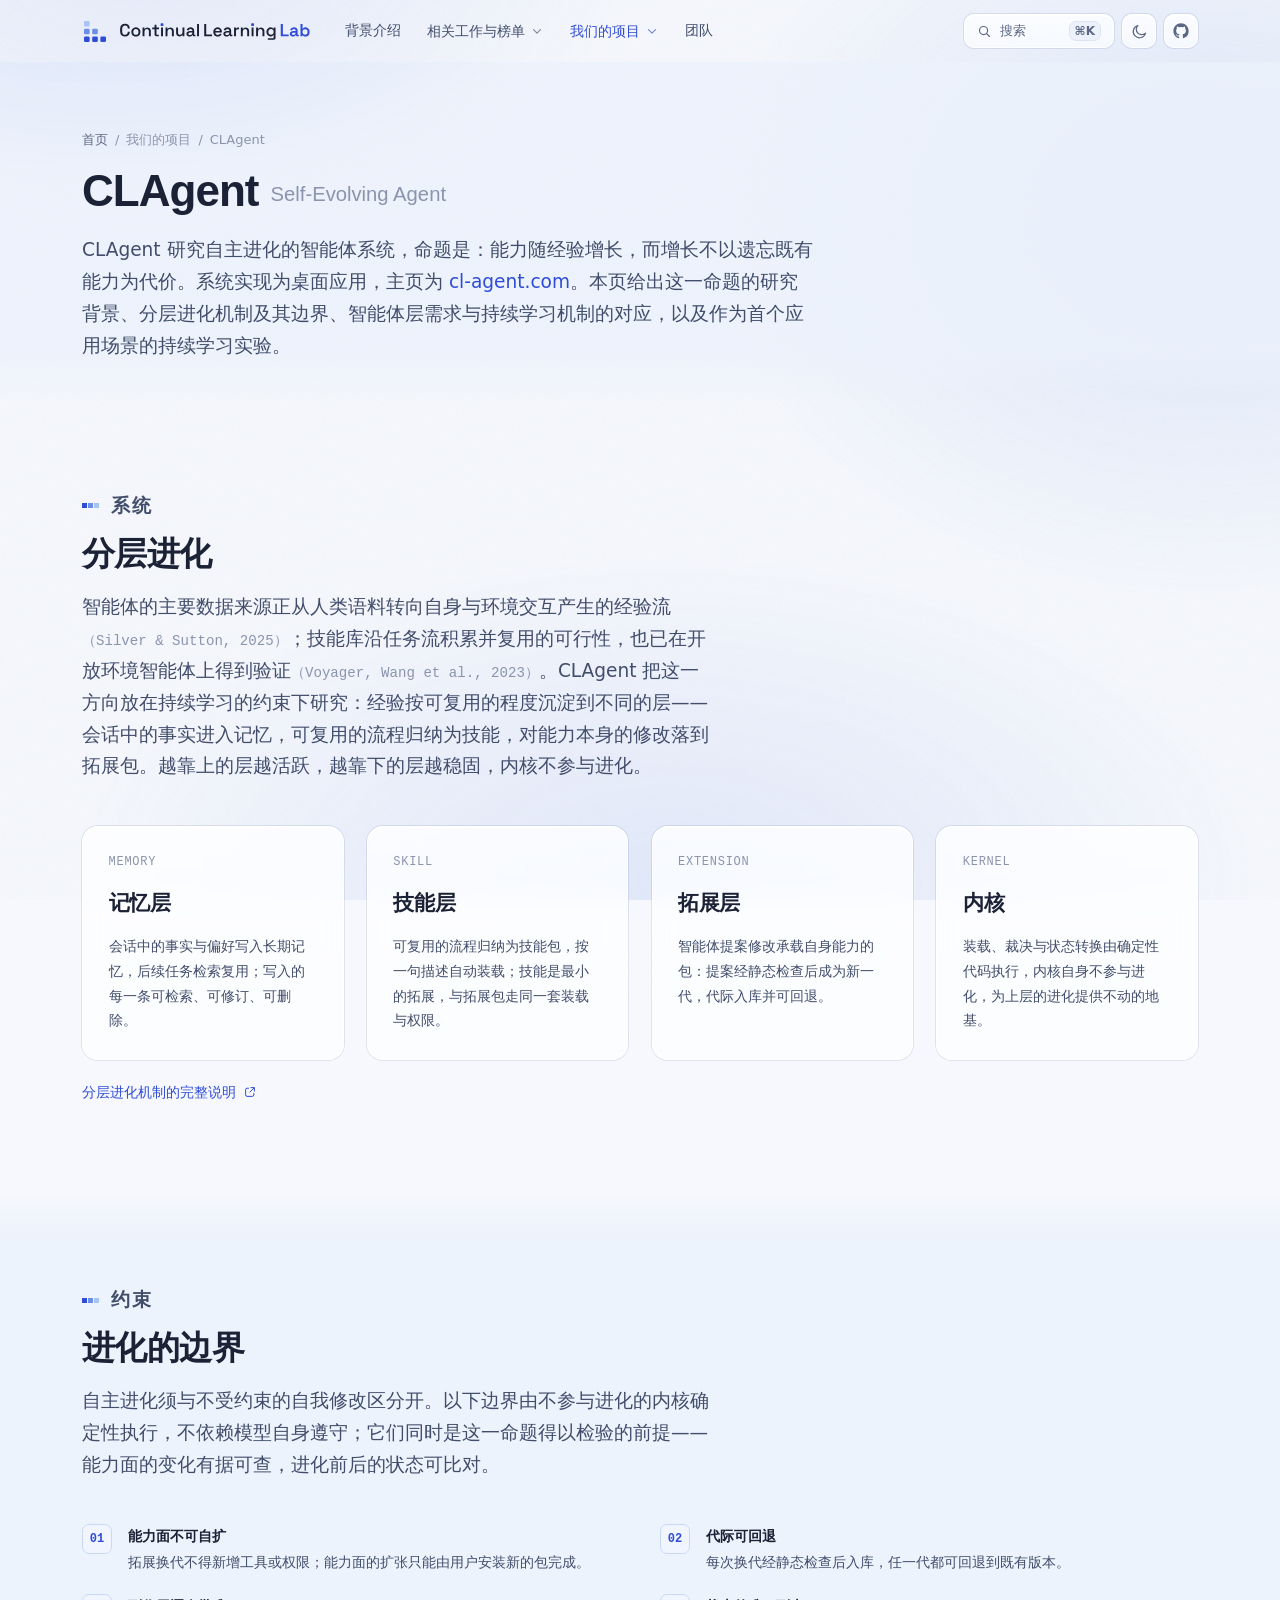
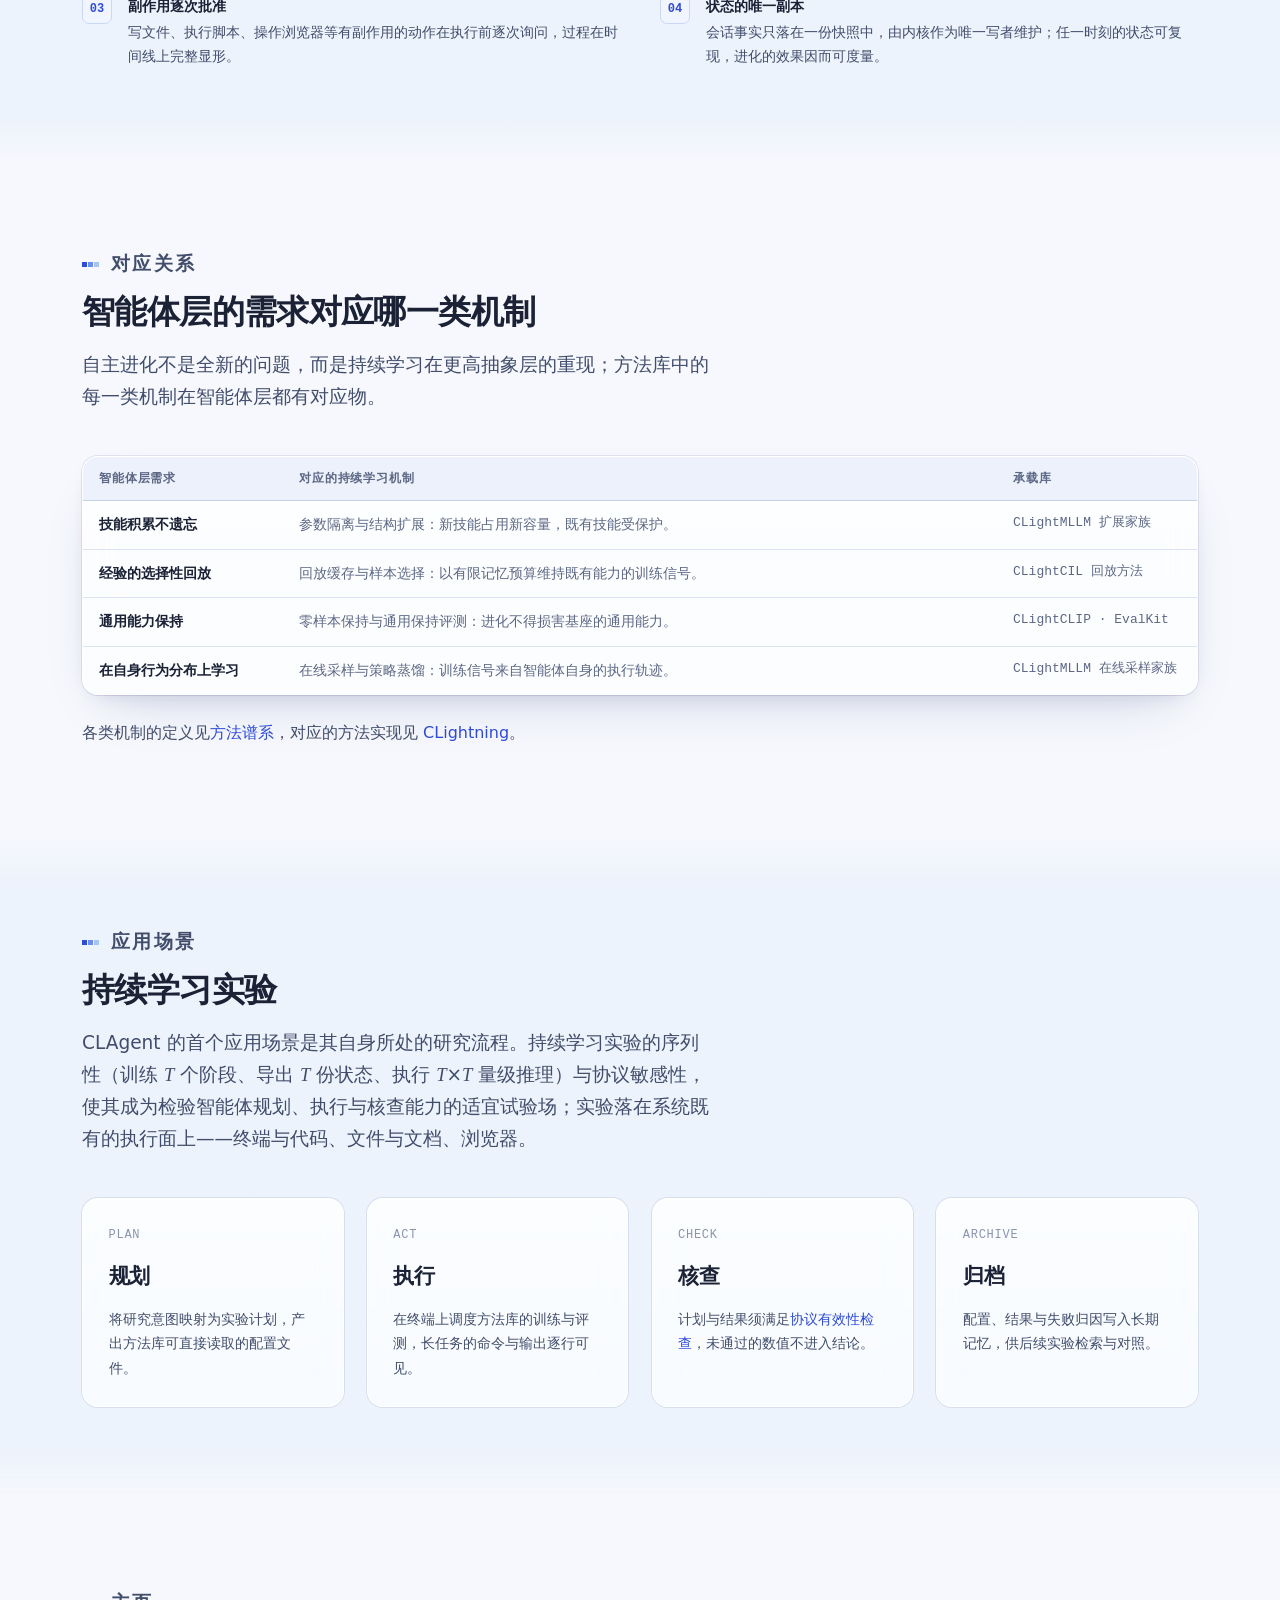
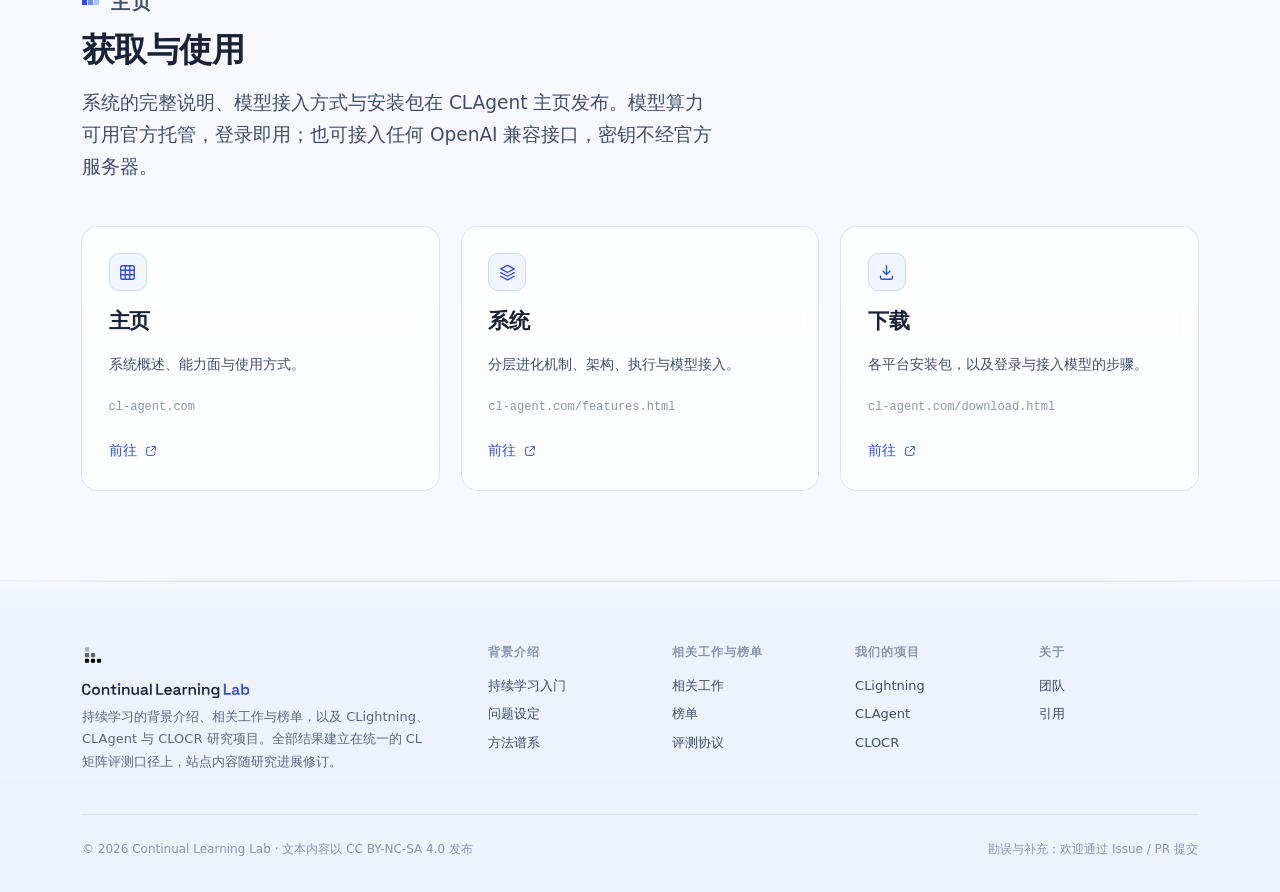
==== commit 68a3c867: "站点改名 CLLab，团队页机构排序以中心为先 字标由「Continual Learning for AI」三段式换成「Continual Learning Lab」 两段式，站名、页头页脚无障碍名与" ====
--- a/agent/index.html
+++ b/agent/index.html
@@ -3,13 +3,13 @@
 <head>
 <meta charset="utf-8">
 <meta name="viewport" content="width=device-width, initial-scale=1, viewport-fit=cover">
-<title>CLAgent · Continual Learning for AI</title>
-<meta name="description" content="以持续学习为核心能力的自进化智能体系统：经验积累、技能沉淀与自我改进的闭环。">
-<meta property="og:title" content="CLAgent · Continual Learning for AI">
-<meta property="og:description" content="以持续学习为核心能力的自进化智能体系统：经验积累、技能沉淀与自我改进的闭环。">
+<title>CLAgent · Continual Learning Lab</title>
+<meta name="description" content="自主进化的智能体系统：分层进化机制及其边界、智能体层需求与持续学习机制的对应，以及主页 cl-agent.com 与应用的获取。">
+<meta property="og:title" content="CLAgent · Continual Learning Lab">
+<meta property="og:description" content="自主进化的智能体系统：分层进化机制及其边界、智能体层需求与持续学习机制的对应，以及主页 cl-agent.com 与应用的获取。">
 <meta property="og:type" content="website">
 <link rel="icon" href="data:image/svg+xml,<svg xmlns='http://www.w3.org/2000/svg' viewBox='1 0.4 18 17.2'><rect x='1' y='13' width='4.6' height='4.6' rx='1.1' fill='%232F4CD8'/><rect x='7.7' y='13' width='4.6' height='4.6' rx='1.1' fill='%232F4CD8'/><rect x='14.4' y='13' width='4.6' height='4.6' rx='1.1' fill='%232F4CD8'/><rect x='1' y='6.7' width='4.6' height='4.6' rx='1.1' fill='%236B8EE9'/><rect x='7.7' y='6.7' width='4.6' height='4.6' rx='1.1' fill='%236B8EE9'/><rect x='1' y='.4' width='4.6' height='4.6' rx='1.1' fill='%23A8C4F3'/></svg>">
-<link rel="stylesheet" href="../assets/site.css?v=64629d96">
+<link rel="stylesheet" href="../assets/site.css?v=f74bf9b9">
 <script>
   // 在首次绘制前定主题，避免闪白
   (() => {
@@ -63,6 +63,9 @@
   <symbol id="i-ext" viewBox="0 0 24 24" fill="none" stroke="currentColor" stroke-width="1.7" stroke-linecap="round" stroke-linejoin="round">
     <path d="M13.5 4.5h6v6M19 5l-7.2 7.2M9.5 5.5H7A2.5 2.5 0 0 0 4.5 8v9A2.5 2.5 0 0 0 7 19.5h9a2.5 2.5 0 0 0 2.5-2.5v-2.5"/>
   </symbol>
+  <symbol id="i-download" viewBox="0 0 24 24" fill="none" stroke="currentColor" stroke-width="1.7" stroke-linecap="round" stroke-linejoin="round">
+    <path d="M12 3.5v11M7.8 10.3 12 14.5l4.2-4.2M4.5 16.5v2A2 2 0 0 0 6.5 20.5h11a2 2 0 0 0 2-2v-2"/>
+  </symbol>
   <symbol id="i-book" viewBox="0 0 24 24" fill="none" stroke="currentColor" stroke-width="1.7" stroke-linecap="round" stroke-linejoin="round">
     <path d="M4 4.8A1.8 1.8 0 0 1 5.8 3H11v16H5.8A1.8 1.8 0 0 0 4 20.8V4.8ZM20 4.8A1.8 1.8 0 0 0 18.2 3H13v16h5.2a1.8 1.8 0 0 1 1.8 1.8V4.8Z"/>
   </symbol>
@@ -94,7 +97,7 @@
 <header class="site-head" id="site-head">
   <div class="shell head-inner">
 
-    <a class="brand" href="../" aria-label="CLAgent · Continual Learning for AI 首页">
+    <a class="brand" href="../" aria-label="CLAgent · Continual Learning Lab 首页">
       <span class="brand-mark" aria-hidden="true">
         <svg viewBox="1 0.4 18 17.2" width="22" height="21">
           <rect class="m-deep" x="1"    y="13"  width="4.6" height="4.6" rx="1.1"/>
@@ -105,13 +108,12 @@
           <rect class="m-lite" x="1"    y=".4"  width="4.6" height="4.6" rx="1.1"/>
         </svg>
       </span>
-      <svg class="wordmark" viewBox="45 -756 11439 964" aria-hidden="true" focusable="false">
+      <svg class="wordmark" viewBox="45 -756 10761 964" aria-hidden="true" focusable="false">
         <path class="wm-main" d="M332 14Q204 14 129 -58Q53 -131 53 -267V-433Q53 -569 129 -642Q204 -714 332 -714Q460 -714 529 -644Q598 -574 598 -452V-446H484V-456Q484 -524 447 -567Q410 -611 332 -611Q256 -611 212 -564Q169 -517 169 -435V-265Q169 -184 212 -137Q256 -89 332 -89Q410 -89 447 -133Q484 -177 484 -244V-262H598V-248Q598 -126 529 -56Q460 14 332 14Z M946 14Q872 14 814 -16Q756 -47 723 -104Q689 -160 689 -239V-254Q689 -333 723 -390Q756 -447 814 -477Q872 -508 946 -508Q1020 -508 1078 -477Q1136 -447 1169 -390Q1203 -333 1203 -254V-239Q1203 -160 1169 -104Q1136 -47 1078 -16Q1020 14 946 14ZM946 -84Q1011 -84 1052 -125Q1093 -167 1093 -242V-252Q1093 -326 1052 -368Q1012 -410 946 -410Q881 -410 840 -368Q799 -326 799 -252V-242Q799 -167 840 -125Q881 -84 946 -84Z M1323 0V-494H1431V-422H1448Q1461 -452 1496 -477Q1531 -502 1601 -502Q1658 -502 1701 -477Q1745 -451 1769 -405Q1794 -359 1794 -296V0H1684V-287Q1684 -349 1654 -379Q1623 -409 1568 -409Q1506 -409 1470 -368Q1433 -326 1433 -250V0Z M2107 0Q2060 0 2033 -28Q2005 -56 2005 -103V-402H1873V-494H2005V-654H2115V-494H2259V-402H2115V-122Q2115 -92 2143 -92H2244V0Z M2373 0V-494H2483V0Z M2628 0V-494H2736V-422H2753Q2766 -452 2801 -477Q2836 -502 2906 -502Q2963 -502 3006 -477Q3050 -451 3074 -405Q3099 -359 3099 -296V0H2989V-287Q2989 -349 2959 -379Q2928 -409 2873 -409Q2811 -409 2775 -368Q2738 -326 2738 -250V0Z M3420 8Q3363 8 3320 -17Q3276 -42 3251 -89Q3227 -135 3227 -198V-494H3337V-206Q3337 -144 3367 -115Q3398 -85 3453 -85Q3515 -85 3551 -126Q3588 -167 3588 -244V-494H3697V0H3590V-71H3573Q3560 -43 3525 -17Q3490 8 3420 8Z M3995 14Q3943 14 3901 -4Q3859 -23 3835 -58Q3810 -93 3810 -143Q3810 -194 3835 -227Q3859 -261 3902 -278Q3945 -296 3999 -296H4146V-326Q4146 -367 4121 -392Q4096 -417 4043 -417Q3992 -417 3966 -393Q3939 -369 3931 -331L3829 -364Q3841 -404 3867 -436Q3894 -468 3938 -488Q3982 -508 4045 -508Q4142 -508 4197 -459Q4252 -410 4252 -319V-121Q4252 -91 4280 -91H4322V0H4243Q4207 0 4185 -18Q4162 -36 4162 -67V-69H4146Q4139 -55 4124 -35Q4108 -15 4077 -1Q4047 14 3995 14ZM4013 -76Q4072 -76 4109 -110Q4146 -144 4146 -201V-212H4006Q3967 -212 3944 -195Q3920 -178 3920 -146Q3920 -114 3945 -95Q3969 -76 4013 -76Z M4415 0V-700H4525V0Z M4820 0V-700H4935V-105H5267V0Z M5587 14Q5513 14 5456 -18Q5400 -49 5369 -106Q5337 -164 5337 -241V-253Q5337 -330 5368 -387Q5399 -445 5455 -476Q5511 -508 5584 -508Q5655 -508 5709 -476Q5763 -445 5793 -388Q5823 -331 5823 -256V-216H5449Q5451 -155 5491 -119Q5531 -82 5590 -82Q5647 -82 5675 -107Q5703 -132 5717 -164L5808 -118Q5794 -90 5768 -59Q5741 -29 5698 -7Q5654 14 5587 14ZM5450 -299H5711Q5707 -351 5673 -381Q5638 -411 5583 -411Q5527 -411 5492 -381Q5458 -351 5450 -299Z M6092 14Q6040 14 5998 -4Q5956 -23 5932 -58Q5907 -93 5907 -143Q5907 -194 5932 -227Q5956 -261 5999 -278Q6042 -296 6096 -296H6243V-326Q6243 -367 6218 -392Q6193 -417 6140 -417Q6089 -417 6063 -393Q6036 -369 6028 -331L5926 -364Q5938 -404 5964 -436Q5991 -468 6035 -488Q6079 -508 6142 -508Q6239 -508 6294 -459Q6349 -410 6349 -319V-121Q6349 -91 6377 -91H6419V0H6340Q6304 0 6282 -18Q6259 -36 6259 -67V-69H6243Q6236 -55 6221 -35Q6205 -15 6174 -1Q6144 14 6092 14ZM6110 -76Q6169 -76 6206 -110Q6243 -144 6243 -201V-212H6103Q6064 -212 6041 -195Q6017 -178 6017 -146Q6017 -114 6042 -95Q6066 -76 6110 -76Z M6512 0V-494H6620V-436H6637Q6649 -467 6674 -481Q6700 -496 6738 -496H6797V-397H6735Q6685 -397 6654 -370Q6622 -344 6622 -287V0Z M6897 0V-494H7005V-422H7022Q7035 -452 7070 -477Q7105 -502 7175 -502Q7232 -502 7275 -477Q7319 -451 7343 -405Q7368 -359 7368 -296V0H7258V-287Q7258 -349 7228 -379Q7197 -409 7142 -409Q7080 -409 7044 -368Q7007 -326 7007 -250V0Z M7508 0V-494H7618V0Z M7763 0V-494H7871V-422H7888Q7901 -452 7936 -477Q7971 -502 8041 -502Q8098 -502 8141 -477Q8185 -451 8209 -405Q8234 -359 8234 -296V0H8124V-287Q8124 -349 8094 -379Q8063 -409 8008 -409Q7946 -409 7910 -368Q7873 -326 7873 -250V0Z M8350 -245V-260Q8350 -338 8382 -393Q8413 -448 8465 -478Q8516 -508 8578 -508Q8649 -508 8687 -482Q8724 -456 8741 -426H8758V-494H8865V97Q8865 144 8838 172Q8810 200 8763 200H8431V104H8727Q8756 104 8756 74V-75H8739Q8728 -57 8709 -39Q8690 -21 8658 -9Q8626 3 8578 3Q8516 3 8464 -27Q8412 -56 8381 -112Q8350 -167 8350 -245ZM8609 -93Q8673 -93 8715 -134Q8757 -175 8757 -248V-257Q8757 -331 8716 -371Q8674 -411 8609 -411Q8545 -411 8503 -371Q8461 -331 8461 -257V-248Q8461 -175 8503 -134Q8545 -93 8609 -93Z"/>
         <path class="wm-dot" d="M2389 -748h78a42 42 0 0 1 42 42v78a42 42 0 0 1 -42 42h-78a42 42 0 0 1 -42 -42v-78a42 42 0 0 1 42 -42z M7524 -748h78a42 42 0 0 1 42 42v78a42 42 0 0 1 -42 42h-78a42 42 0 0 1 -42 -42v-78a42 42 0 0 1 42 -42z"/>
-        <path class="wm-for" d="M9271 0V-420H9121V-489H9271V-614Q9271 -654 9294 -677Q9316 -700 9358 -700H9481V-632H9380Q9350 -632 9350 -602V-489H9504V-420H9350V0Z M9821 14Q9747 14 9690 -17Q9634 -48 9602 -105Q9571 -161 9571 -238V-251Q9571 -327 9602 -384Q9634 -441 9690 -472Q9747 -503 9821 -503Q9895 -503 9951 -472Q10008 -441 10039 -384Q10071 -327 10071 -251V-238Q10071 -161 10039 -105Q10008 -48 9951 -17Q9895 14 9821 14ZM9821 -57Q9899 -57 9945 -106Q9992 -156 9992 -240V-249Q9992 -333 9945 -383Q9899 -432 9821 -432Q9744 -432 9697 -383Q9650 -333 9650 -249V-240Q9650 -156 9697 -106Q9744 -57 9821 -57Z M10215 0V-489H10292V-429H10306Q10319 -461 10346 -476Q10373 -491 10417 -491H10475V-419H10412Q10359 -419 10326 -389Q10294 -360 10294 -298V0Z"/>
-        <path class="wm-ai" d="M10682 0 10874 -700H11083L11275 0H11151L11109 -160H10848L10806 0ZM10876 -270H11081L10987 -625H10970Z M11356 0V-700H11477V0Z"/>
+        <path class="wm-lab" d="M9161 0V-700H9282V-109H9610V0Z M9859 14Q9807 14 9765 -4Q9723 -23 9698 -58Q9674 -93 9674 -144Q9674 -194 9698 -228Q9723 -262 9766 -280Q9809 -297 9864 -297H10007V-327Q10007 -366 9983 -390Q9959 -415 9908 -415Q9858 -415 9833 -391Q9807 -368 9799 -331L9693 -366Q9705 -405 9732 -437Q9758 -469 9802 -489Q9846 -508 9910 -508Q10007 -508 10063 -459Q10118 -411 10118 -319V-125Q10118 -95 10146 -95H10188V0H10107Q10071 0 10048 -18Q10025 -36 10025 -67V-69H10008Q10002 -55 9987 -35Q9972 -15 9941 -1Q9911 14 9859 14ZM9878 -80Q9935 -80 9971 -112Q10007 -145 10007 -200V-210H9871Q9834 -210 9811 -194Q9788 -178 9788 -147Q9788 -117 9812 -98Q9836 -80 9878 -80Z M10573 14Q10503 14 10466 -10Q10428 -35 10411 -65H10394V0H10281V-700H10396V-432H10413Q10424 -452 10443 -469Q10463 -486 10494 -497Q10526 -508 10573 -508Q10634 -508 10685 -479Q10736 -449 10767 -392Q10798 -335 10798 -255V-239Q10798 -159 10767 -102Q10736 -45 10685 -16Q10633 14 10573 14ZM10539 -86Q10601 -86 10642 -126Q10683 -167 10683 -242V-252Q10683 -328 10643 -368Q10602 -408 10539 -408Q10477 -408 10435 -368Q10394 -328 10394 -252V-242Q10394 -167 10435 -126Q10477 -86 10539 -86Z"/>
       </svg>
-      <span class="sr-only">Continual Learning for AI</span>
+      <span class="sr-only">Continual Learning Lab</span>
     </a>
 
     <nav class="head-nav" aria-label="主导航">
@@ -209,7 +211,7 @@
   <div class="shell">
     <p class="crumb"><a href="../">首页</a><span>/</span><span>我们的项目</span><span>/</span><span>CLAgent</span></p>
     <h1>CLAgent<span class="en">Self-Evolving Agent</span></h1>
-    <p class="lede">CLAgent 研究自主进化的智能体系统，命题是：能力随经验增长，而增长不以遗忘既有能力为代价。本页给出这一命题的研究背景、进化循环的构成、智能体层需求与持续学习机制的对应，以及作为首个应用场景的自动化实验系统。</p>
+    <p class="lede">CLAgent 研究自主进化的智能体系统，命题是：能力随经验增长，而增长不以遗忘既有能力为代价。系统实现为桌面应用，主页为 <a href="https://cl-agent.com" target="_blank" rel="noopener">cl-agent.com</a>。本页给出这一命题的研究背景、分层进化机制及其边界、智能体层需求与持续学习机制的对应，以及作为首个应用场景的持续学习实验。</p>
   </div>
 </section>
 
@@ -217,36 +219,57 @@
   <div class="shell">
     <div class="sec-head">
       <p class="eyebrow">系统</p>
-      <h2>进化循环</h2>
-      <p>智能体的主要数据来源正从人类语料转向自身与环境交互产生的经验流<i class="cite">（Silver &amp; Sutton, 2025）</i>；技能库沿任务流积累并复用的可行性，也已在开放环境智能体上得到验证<i class="cite">（Voyager, Wang et al., 2023）</i>。CLAgent 把这一方向放在持续学习的约束下研究：经验经反思归纳为可复用的技能与知识，沉淀入长期记忆，后续任务优先复用并在复用中修正——循环的每一步都受同一条约束，新经验的吸收不得破坏既有技能。</p>
+      <h2>分层进化</h2>
+      <p>智能体的主要数据来源正从人类语料转向自身与环境交互产生的经验流<i class="cite">（Silver &amp; Sutton, 2025）</i>；技能库沿任务流积累并复用的可行性，也已在开放环境智能体上得到验证<i class="cite">（Voyager, Wang et al., 2023）</i>。CLAgent 把这一方向放在持续学习的约束下研究：经验按可复用的程度沉淀到不同的层——会话中的事实进入记忆，可复用的流程归纳为技能，对能力本身的修改落到拓展包。越靠上的层越活跃，越靠下的层越稳固，内核不参与进化。</p>
     </div>
 
     <div class="grid grid-4">
       <div class="card card--hover" data-reveal>
-        <span class="stage-k">01 · EXPERIENCE</span>
-        <b class="card-title">经验获取</b>
-        <p>在真实任务中执行并记录轨迹：动作、观测、结果与失败归因。</p>
+        <span class="stage-k">MEMORY</span>
+        <b class="card-title">记忆层</b>
+        <p>会话中的事实与偏好写入长期记忆，后续任务检索复用；写入的每一条可检索、可修订、可删除。</p>
       </div>
       <div class="card card--hover" data-reveal>
-        <span class="stage-k">02 · REFLECT</span>
-        <b class="card-title">反思归纳</b>
-        <p>从轨迹中归纳可复用的模式：成功策略抽象为技能，失败归因固化为约束。</p>
+        <span class="stage-k">SKILL</span>
+        <b class="card-title">技能层</b>
+        <p>可复用的流程归纳为技能包，按一句描述自动装载；技能是最小的拓展，与拓展包走同一套装载与权限。</p>
       </div>
       <div class="card card--hover" data-reveal>
-        <span class="stage-k">03 · CONSOLIDATE</span>
-        <b class="card-title">技能沉淀</b>
-        <p>技能与知识写入长期记忆库；写入过程受持续学习约束——不覆写、不遗忘既有能力。</p>
+        <span class="stage-k">EXTENSION</span>
+        <b class="card-title">拓展层</b>
+        <p>智能体提案修改承载自身能力的包：提案经静态检查后成为新一代，代际入库并可回退。</p>
       </div>
       <div class="card card--hover" data-reveal>
-        <span class="stage-k">04 · REUSE</span>
-        <b class="card-title">能力复用</b>
-        <p>新任务优先检索并组合既有技能，复用中的偏差反馈回反思环节。</p>
-      </div>
+        <span class="stage-k">KERNEL</span>
+        <b class="card-title">内核</b>
+        <p>装载、裁决与状态转换由确定性代码执行，内核自身不参与进化，为上层的进化提供不动的地基。</p>
+      </div>
+    </div>
+
+    <div class="link-row">
+      <a class="arrow-link" href="https://cl-agent.com/features.html" target="_blank" rel="noopener">分层进化机制的完整说明<svg class="ic" width="14" height="14" aria-hidden="true"><use href="#i-ext"/></svg></a>
     </div>
   </div>
 </section>
 
 <section class="section section--tint">
+  <div class="shell">
+    <div class="sec-head">
+      <p class="eyebrow">约束</p>
+      <h2>进化的边界</h2>
+      <p>自主进化须与不受约束的自我修改区分开。以下边界由不参与进化的内核确定性执行，不依赖模型自身遵守；它们同时是这一命题得以检验的前提——能力面的变化有据可查，进化前后的状态可比对。</p>
+    </div>
+
+    <ol class="steps steps--wide">
+      <li><div><b>能力面不可自扩</b><p>拓展换代不得新增工具或权限；能力面的扩张只能由用户安装新的包完成。</p></div></li>
+      <li><div><b>代际可回退</b><p>每次换代经静态检查后入库，任一代都可回退到既有版本。</p></div></li>
+      <li><div><b>副作用逐次批准</b><p>写文件、执行脚本、操作浏览器等有副作用的动作在执行前逐次询问，过程在时间线上完整显形。</p></div></li>
+      <li><div><b>状态的唯一副本</b><p>会话事实只落在一份快照中，由内核作为唯一写者维护；任一时刻的状态可复现，进化的效果因而可度量。</p></div></li>
+    </ol>
+  </div>
+</section>
+
+<section class="section">
   <div class="shell">
     <div class="sec-head">
       <p class="eyebrow">对应关系</p>
@@ -265,30 +288,59 @@
         </tbody>
       </table>
     </div>
-  </div>
-</section>
-
-<section class="section">
+
+    <p class="prose" style="margin-top:var(--s-6)">各类机制的定义见<a href="../learn#families">方法谱系</a>，对应的方法实现见 <a href="../libraries">CLightning</a>。</p>
+  </div>
+</section>
+
+<section class="section section--tint">
   <div class="shell">
     <div class="sec-head">
       <p class="eyebrow">应用场景</p>
-      <h2>自动化持续学习实验</h2>
-      <p>CLAgent 的落地场景是其自身所处的研究流程。持续学习实验的序列性（训练 <i class="var">T</i> 个阶段、导出 <i class="var">T</i> 份状态、执行 <i class="var">T</i>×<i class="var">T</i> 量级推理）与协议敏感性，使其成为检验智能体规划、执行与核查能力的适宜试验场。</p>
+      <h2>持续学习实验</h2>
+      <p>CLAgent 的首个应用场景是其自身所处的研究流程。持续学习实验的序列性（训练 <i class="var">T</i> 个阶段、导出 <i class="var">T</i> 份状态、执行 <i class="var">T</i>×<i class="var">T</i> 量级推理）与协议敏感性，使其成为检验智能体规划、执行与核查能力的适宜试验场；实验落在系统既有的执行面上——终端与代码、文件与文档、浏览器。</p>
     </div>
 
     <div class="grid grid-4">
-      <div class="card" data-reveal><span class="stage-k">PLAN</span><b class="card-title">规划</b><p>将研究意图映射为实验计划，生成符合 schema 的配置文件。</p></div>
-      <div class="card" data-reveal><span class="stage-k">ACT</span><b class="card-title">执行</b><p>调度方法库的训练与评测，管理队列、断点与重试。</p></div>
-      <div class="card" data-reveal><span class="stage-k">CHECK</span><b class="card-title">核查</b><p>将<a href="../evaluation#checks">协议有效性检查</a>固化为静态检查与运行时监控。</p></div>
-      <div class="card" data-reveal><span class="stage-k">MEMORY</span><b class="card-title">归档</b><p>实验档案库：配置、矩阵、结论与失败归因，供检索与对照。</p></div>
-    </div>
-
-    <h3 class="sub-head">系统组成</h3>
-    <ol class="steps steps--wide">
-      <li><div><b>协议核查器</b><p>可独立使用的不变量检查工具：训练前对配置做静态核查，训练中监控参数漂移与数据覆盖。</p></div></li>
-      <li><div><b>实验调度</b><p>从研究意图生成配置并调度训练与评测，产出可归档的实验记录。</p></div></li>
-      <li><div><b>经验沉淀</b><p>把实验结论与失败归因写入长期记忆，供后续实验检索复用。</p></div></li>
-    </ol>
+      <div class="card" data-reveal><span class="stage-k">PLAN</span><b class="card-title">规划</b><p>将研究意图映射为实验计划，产出方法库可直接读取的配置文件。</p></div>
+      <div class="card" data-reveal><span class="stage-k">ACT</span><b class="card-title">执行</b><p>在终端上调度方法库的训练与评测，长任务的命令与输出逐行可见。</p></div>
+      <div class="card" data-reveal><span class="stage-k">CHECK</span><b class="card-title">核查</b><p>计划与结果须满足<a href="../evaluation#checks">协议有效性检查</a>，未通过的数值不进入结论。</p></div>
+      <div class="card" data-reveal><span class="stage-k">ARCHIVE</span><b class="card-title">归档</b><p>配置、结果与失败归因写入长期记忆，供后续实验检索与对照。</p></div>
+    </div>
+  </div>
+</section>
+
+<section class="section" id="get">
+  <div class="shell">
+    <div class="sec-head">
+      <p class="eyebrow">主页</p>
+      <h2>获取与使用</h2>
+      <p>系统的完整说明、模型接入方式与安装包在 CLAgent 主页发布。模型算力可用官方托管，登录即用；也可接入任何 OpenAI 兼容接口，密钥不经官方服务器。</p>
+    </div>
+
+    <div class="grid grid-3">
+      <a class="card" href="https://cl-agent.com" target="_blank" rel="noopener" data-reveal>
+        <span class="card-icon"><svg class="ic" width="19" height="19" aria-hidden="true"><use href="#i-grid"/></svg></span>
+        <b class="card-title">主页</b>
+        <p>系统概述、能力面与使用方式。</p>
+        <span class="meta">cl-agent.com</span>
+        <span class="arrow-link">前往<svg class="ic" width="14" height="14" aria-hidden="true"><use href="#i-ext"/></svg></span>
+      </a>
+      <a class="card" href="https://cl-agent.com/features.html" target="_blank" rel="noopener" data-reveal>
+        <span class="card-icon"><svg class="ic" width="19" height="19" aria-hidden="true"><use href="#i-layers"/></svg></span>
+        <b class="card-title">系统</b>
+        <p>分层进化机制、架构、执行与模型接入。</p>
+        <span class="meta">cl-agent.com/features.html</span>
+        <span class="arrow-link">前往<svg class="ic" width="14" height="14" aria-hidden="true"><use href="#i-ext"/></svg></span>
+      </a>
+      <a class="card" href="https://cl-agent.com/download.html" target="_blank" rel="noopener" data-reveal>
+        <span class="card-icon"><svg class="ic" width="19" height="19" aria-hidden="true"><use href="#i-download"/></svg></span>
+        <b class="card-title">下载</b>
+        <p>各平台安装包，以及登录与接入模型的步骤。</p>
+        <span class="meta">cl-agent.com/download.html</span>
+        <span class="arrow-link">前往<svg class="ic" width="14" height="14" aria-hidden="true"><use href="#i-ext"/></svg></span>
+      </a>
+    </div>
   </div>
 </section>
 
@@ -309,13 +361,12 @@
           </svg>
         </span>
         <p class="foot-name">
-          <svg class="wordmark" viewBox="45 -756 11439 964" aria-hidden="true" focusable="false">
+          <svg class="wordmark" viewBox="45 -756 10761 964" aria-hidden="true" focusable="false">
             <path class="wm-main" d="M332 14Q204 14 129 -58Q53 -131 53 -267V-433Q53 -569 129 -642Q204 -714 332 -714Q460 -714 529 -644Q598 -574 598 -452V-446H484V-456Q484 -524 447 -567Q410 -611 332 -611Q256 -611 212 -564Q169 -517 169 -435V-265Q169 -184 212 -137Q256 -89 332 -89Q410 -89 447 -133Q484 -177 484 -244V-262H598V-248Q598 -126 529 -56Q460 14 332 14Z M946 14Q872 14 814 -16Q756 -47 723 -104Q689 -160 689 -239V-254Q689 -333 723 -390Q756 -447 814 -477Q872 -508 946 -508Q1020 -508 1078 -477Q1136 -447 1169 -390Q1203 -333 1203 -254V-239Q1203 -160 1169 -104Q1136 -47 1078 -16Q1020 14 946 14ZM946 -84Q1011 -84 1052 -125Q1093 -167 1093 -242V-252Q1093 -326 1052 -368Q1012 -410 946 -410Q881 -410 840 -368Q799 -326 799 -252V-242Q799 -167 840 -125Q881 -84 946 -84Z M1323 0V-494H1431V-422H1448Q1461 -452 1496 -477Q1531 -502 1601 -502Q1658 -502 1701 -477Q1745 -451 1769 -405Q1794 -359 1794 -296V0H1684V-287Q1684 -349 1654 -379Q1623 -409 1568 -409Q1506 -409 1470 -368Q1433 -326 1433 -250V0Z M2107 0Q2060 0 2033 -28Q2005 -56 2005 -103V-402H1873V-494H2005V-654H2115V-494H2259V-402H2115V-122Q2115 -92 2143 -92H2244V0Z M2373 0V-494H2483V0Z M2628 0V-494H2736V-422H2753Q2766 -452 2801 -477Q2836 -502 2906 -502Q2963 -502 3006 -477Q3050 -451 3074 -405Q3099 -359 3099 -296V0H2989V-287Q2989 -349 2959 -379Q2928 -409 2873 -409Q2811 -409 2775 -368Q2738 -326 2738 -250V0Z M3420 8Q3363 8 3320 -17Q3276 -42 3251 -89Q3227 -135 3227 -198V-494H3337V-206Q3337 -144 3367 -115Q3398 -85 3453 -85Q3515 -85 3551 -126Q3588 -167 3588 -244V-494H3697V0H3590V-71H3573Q3560 -43 3525 -17Q3490 8 3420 8Z M3995 14Q3943 14 3901 -4Q3859 -23 3835 -58Q3810 -93 3810 -143Q3810 -194 3835 -227Q3859 -261 3902 -278Q3945 -296 3999 -296H4146V-326Q4146 -367 4121 -392Q4096 -417 4043 -417Q3992 -417 3966 -393Q3939 -369 3931 -331L3829 -364Q3841 -404 3867 -436Q3894 -468 3938 -488Q3982 -508 4045 -508Q4142 -508 4197 -459Q4252 -410 4252 -319V-121Q4252 -91 4280 -91H4322V0H4243Q4207 0 4185 -18Q4162 -36 4162 -67V-69H4146Q4139 -55 4124 -35Q4108 -15 4077 -1Q4047 14 3995 14ZM4013 -76Q4072 -76 4109 -110Q4146 -144 4146 -201V-212H4006Q3967 -212 3944 -195Q3920 -178 3920 -146Q3920 -114 3945 -95Q3969 -76 4013 -76Z M4415 0V-700H4525V0Z M4820 0V-700H4935V-105H5267V0Z M5587 14Q5513 14 5456 -18Q5400 -49 5369 -106Q5337 -164 5337 -241V-253Q5337 -330 5368 -387Q5399 -445 5455 -476Q5511 -508 5584 -508Q5655 -508 5709 -476Q5763 -445 5793 -388Q5823 -331 5823 -256V-216H5449Q5451 -155 5491 -119Q5531 -82 5590 -82Q5647 -82 5675 -107Q5703 -132 5717 -164L5808 -118Q5794 -90 5768 -59Q5741 -29 5698 -7Q5654 14 5587 14ZM5450 -299H5711Q5707 -351 5673 -381Q5638 -411 5583 -411Q5527 -411 5492 -381Q5458 -351 5450 -299Z M6092 14Q6040 14 5998 -4Q5956 -23 5932 -58Q5907 -93 5907 -143Q5907 -194 5932 -227Q5956 -261 5999 -278Q6042 -296 6096 -296H6243V-326Q6243 -367 6218 -392Q6193 -417 6140 -417Q6089 -417 6063 -393Q6036 -369 6028 -331L5926 -364Q5938 -404 5964 -436Q5991 -468 6035 -488Q6079 -508 6142 -508Q6239 -508 6294 -459Q6349 -410 6349 -319V-121Q6349 -91 6377 -91H6419V0H6340Q6304 0 6282 -18Q6259 -36 6259 -67V-69H6243Q6236 -55 6221 -35Q6205 -15 6174 -1Q6144 14 6092 14ZM6110 -76Q6169 -76 6206 -110Q6243 -144 6243 -201V-212H6103Q6064 -212 6041 -195Q6017 -178 6017 -146Q6017 -114 6042 -95Q6066 -76 6110 -76Z M6512 0V-494H6620V-436H6637Q6649 -467 6674 -481Q6700 -496 6738 -496H6797V-397H6735Q6685 -397 6654 -370Q6622 -344 6622 -287V0Z M6897 0V-494H7005V-422H7022Q7035 -452 7070 -477Q7105 -502 7175 -502Q7232 -502 7275 -477Q7319 -451 7343 -405Q7368 -359 7368 -296V0H7258V-287Q7258 -349 7228 -379Q7197 -409 7142 -409Q7080 -409 7044 -368Q7007 -326 7007 -250V0Z M7508 0V-494H7618V0Z M7763 0V-494H7871V-422H7888Q7901 -452 7936 -477Q7971 -502 8041 -502Q8098 -502 8141 -477Q8185 -451 8209 -405Q8234 -359 8234 -296V0H8124V-287Q8124 -349 8094 -379Q8063 -409 8008 -409Q7946 -409 7910 -368Q7873 -326 7873 -250V0Z M8350 -245V-260Q8350 -338 8382 -393Q8413 -448 8465 -478Q8516 -508 8578 -508Q8649 -508 8687 -482Q8724 -456 8741 -426H8758V-494H8865V97Q8865 144 8838 172Q8810 200 8763 200H8431V104H8727Q8756 104 8756 74V-75H8739Q8728 -57 8709 -39Q8690 -21 8658 -9Q8626 3 8578 3Q8516 3 8464 -27Q8412 -56 8381 -112Q8350 -167 8350 -245ZM8609 -93Q8673 -93 8715 -134Q8757 -175 8757 -248V-257Q8757 -331 8716 -371Q8674 -411 8609 -411Q8545 -411 8503 -371Q8461 -331 8461 -257V-248Q8461 -175 8503 -134Q8545 -93 8609 -93Z"/>
             <path class="wm-dot" d="M2389 -748h78a42 42 0 0 1 42 42v78a42 42 0 0 1 -42 42h-78a42 42 0 0 1 -42 -42v-78a42 42 0 0 1 42 -42z M7524 -748h78a42 42 0 0 1 42 42v78a42 42 0 0 1 -42 42h-78a42 42 0 0 1 -42 -42v-78a42 42 0 0 1 42 -42z"/>
-            <path class="wm-for" d="M9271 0V-420H9121V-489H9271V-614Q9271 -654 9294 -677Q9316 -700 9358 -700H9481V-632H9380Q9350 -632 9350 -602V-489H9504V-420H9350V0Z M9821 14Q9747 14 9690 -17Q9634 -48 9602 -105Q9571 -161 9571 -238V-251Q9571 -327 9602 -384Q9634 -441 9690 -472Q9747 -503 9821 -503Q9895 -503 9951 -472Q10008 -441 10039 -384Q10071 -327 10071 -251V-238Q10071 -161 10039 -105Q10008 -48 9951 -17Q9895 14 9821 14ZM9821 -57Q9899 -57 9945 -106Q9992 -156 9992 -240V-249Q9992 -333 9945 -383Q9899 -432 9821 -432Q9744 -432 9697 -383Q9650 -333 9650 -249V-240Q9650 -156 9697 -106Q9744 -57 9821 -57Z M10215 0V-489H10292V-429H10306Q10319 -461 10346 -476Q10373 -491 10417 -491H10475V-419H10412Q10359 -419 10326 -389Q10294 -360 10294 -298V0Z"/>
-            <path class="wm-ai" d="M10682 0 10874 -700H11083L11275 0H11151L11109 -160H10848L10806 0ZM10876 -270H11081L10987 -625H10970Z M11356 0V-700H11477V0Z"/>
+            <path class="wm-lab" d="M9161 0V-700H9282V-109H9610V0Z M9859 14Q9807 14 9765 -4Q9723 -23 9698 -58Q9674 -93 9674 -144Q9674 -194 9698 -228Q9723 -262 9766 -280Q9809 -297 9864 -297H10007V-327Q10007 -366 9983 -390Q9959 -415 9908 -415Q9858 -415 9833 -391Q9807 -368 9799 -331L9693 -366Q9705 -405 9732 -437Q9758 -469 9802 -489Q9846 -508 9910 -508Q10007 -508 10063 -459Q10118 -411 10118 -319V-125Q10118 -95 10146 -95H10188V0H10107Q10071 0 10048 -18Q10025 -36 10025 -67V-69H10008Q10002 -55 9987 -35Q9972 -15 9941 -1Q9911 14 9859 14ZM9878 -80Q9935 -80 9971 -112Q10007 -145 10007 -200V-210H9871Q9834 -210 9811 -194Q9788 -178 9788 -147Q9788 -117 9812 -98Q9836 -80 9878 -80Z M10573 14Q10503 14 10466 -10Q10428 -35 10411 -65H10394V0H10281V-700H10396V-432H10413Q10424 -452 10443 -469Q10463 -486 10494 -497Q10526 -508 10573 -508Q10634 -508 10685 -479Q10736 -449 10767 -392Q10798 -335 10798 -255V-239Q10798 -159 10767 -102Q10736 -45 10685 -16Q10633 14 10573 14ZM10539 -86Q10601 -86 10642 -126Q10683 -167 10683 -242V-252Q10683 -328 10643 -368Q10602 -408 10539 -408Q10477 -408 10435 -368Q10394 -328 10394 -252V-242Q10394 -167 10435 -126Q10477 -86 10539 -86Z"/>
           </svg>
-          <span class="sr-only">Continual Learning for AI</span>
+          <span class="sr-only">Continual Learning Lab</span>
         </p>
         <p class="foot-desc">
           持续学习的背景介绍、相关工作与榜单，以及 CLightning、CLAgent 与 CLOCR 研究项目。全部结果建立在统一的 CL 矩阵评测口径上，站点内容随研究进展修订。
@@ -350,7 +401,7 @@
     </div>
 
     <div class="foot-bottom">
-      <span>© 2026 Continual Learning for AI · 文本内容以 CC BY-NC-SA 4.0 发布</span>
+      <span>© 2026 Continual Learning Lab · 文本内容以 CC BY-NC-SA 4.0 发布</span>
       <span>勘误与补充：欢迎通过 Issue / PR 提交</span>
     </div>
   </div>
--- a/assets/site.css
+++ b/assets/site.css
@@ -1,5 +1,5 @@
 /* ============================================================================
-   Continual Learning for AI — 设计系统
+   Continual Learning Lab — 设计系统
    ----------------------------------------------------------------------------
    1  令牌      色板 / 字阶 / 间距 / 圆角 / 阴影 / 动效
    2  基础      重置 · 排版 · 链接 · 焦点
@@ -837,10 +837,9 @@
 /* 定制字标：Space Grotesk 矢量轮廓，i 点为呼应方块 Logo 的圆角方块 */
 .wordmark { display: block; height: 17px; width: auto; }
 .wm-main { fill: var(--ink); }
-.wm-for  { fill: var(--ink-3); }
-.wm-ai,
+.wm-lab,
 .wm-dot  { fill: var(--brand); transition: fill var(--t-fast) var(--ease-io); }
-.brand:hover .wm-ai,
+.brand:hover .wm-lab,
 .brand:hover .wm-dot { fill: var(--brand-hover); }
 
 .head-nav {
